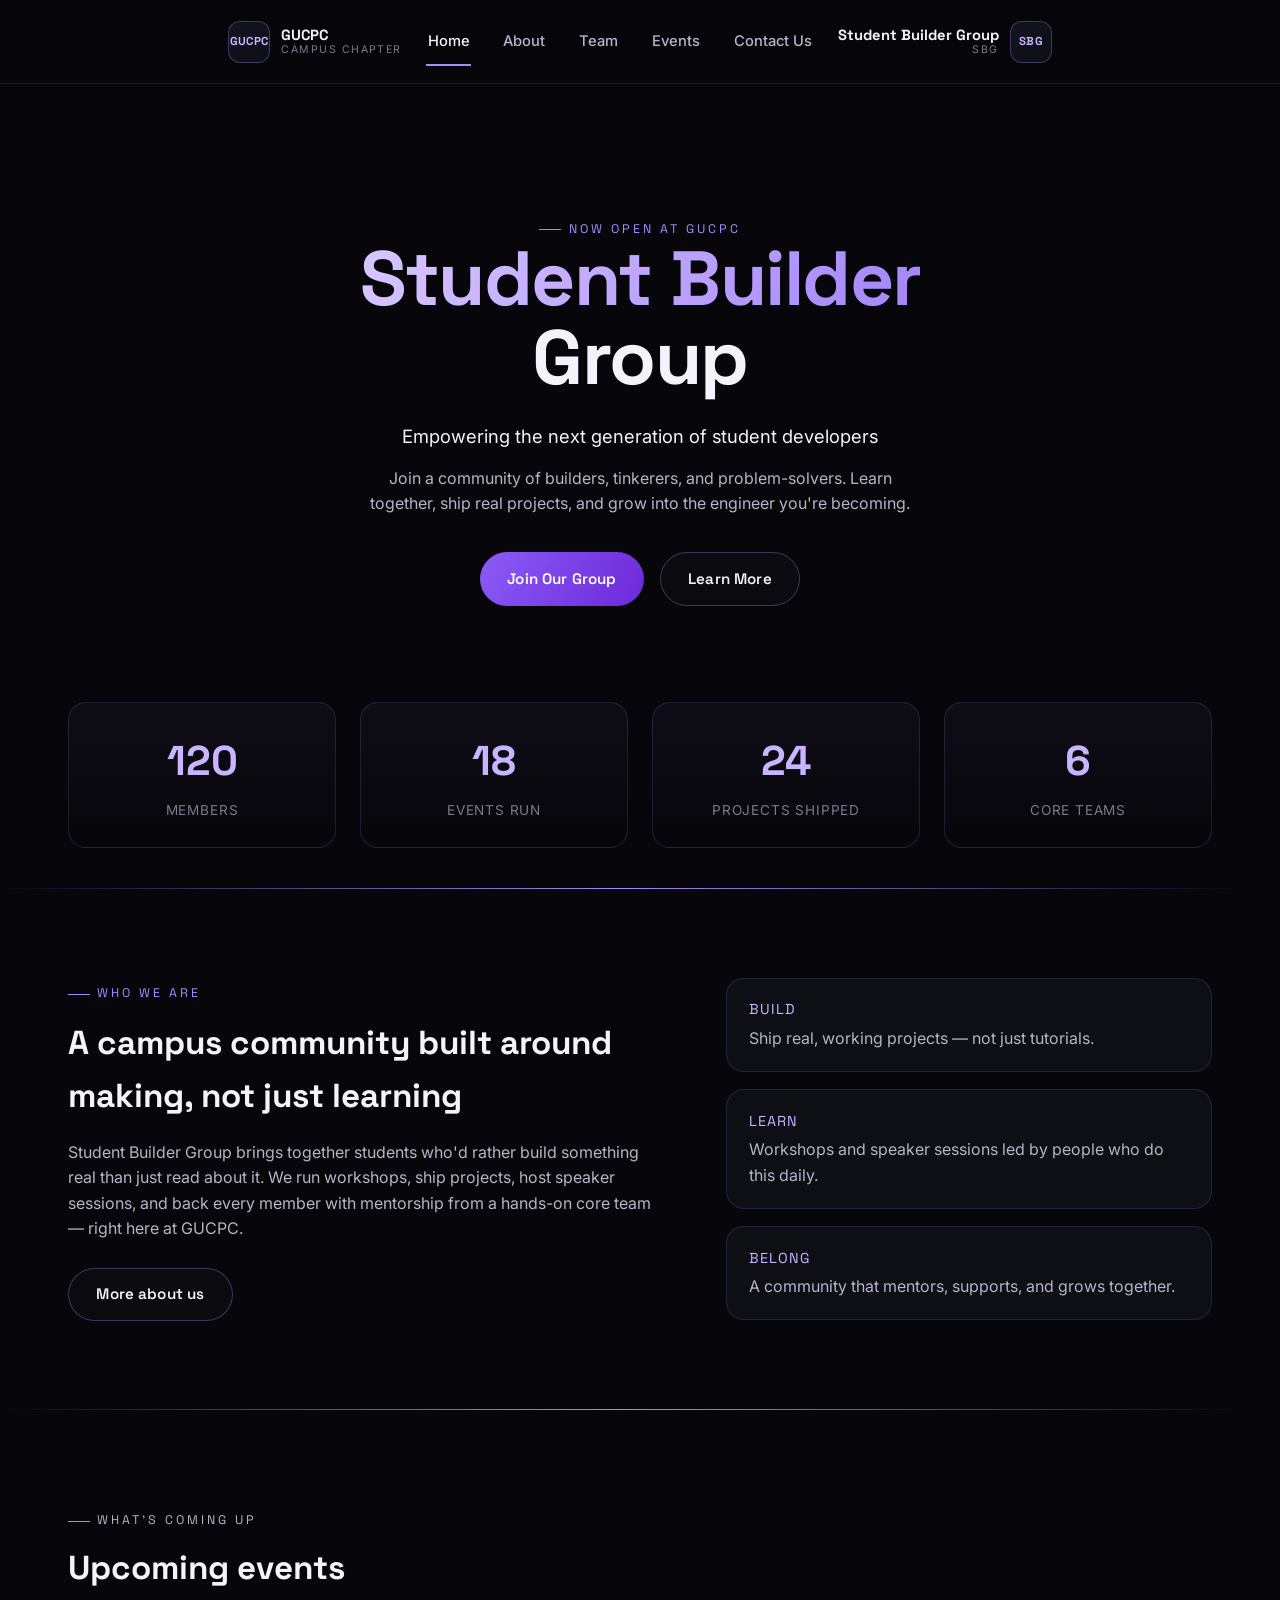
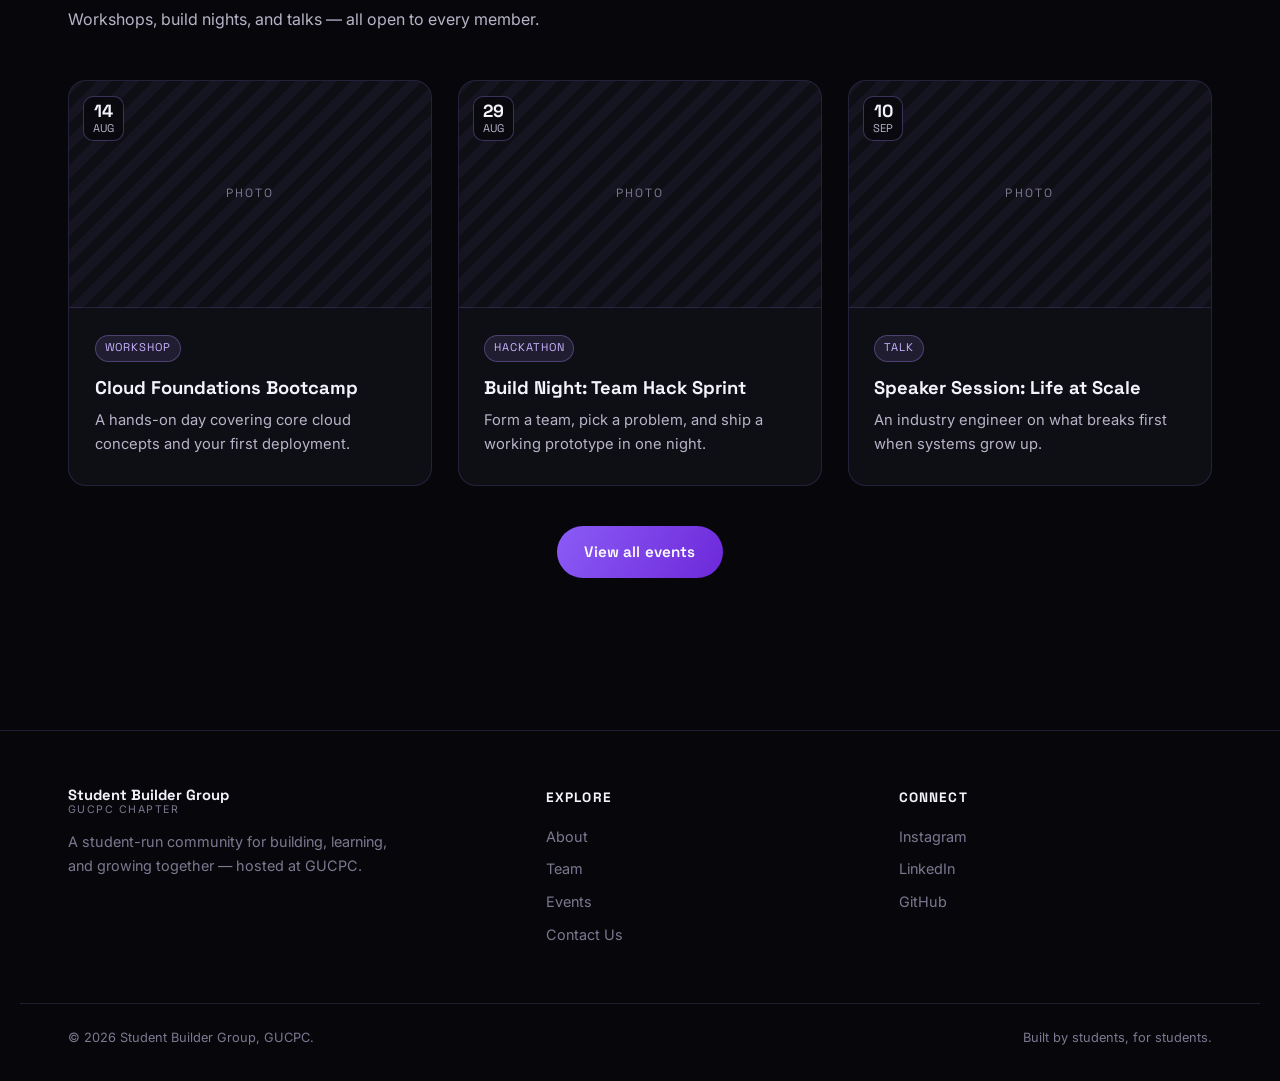
==== Student-Builder-Group-GUCPC/index.html @ dd2f0b36 "Refactor index.html structure and content" ====
<!DOCTYPE html>

<html lang="en">

<head>

<meta charset="UTF-8" />

<meta name="viewport" content="width=device-width, initial-scale=1.0" />

<title>Student Builder Group — GUCPC</title>

<meta name="description" content="Student Builder Group at GUCPC — a student community for building, learning, and shipping real projects together." />

<link rel="preconnect" href="https://fonts.googleapis.com">

<link href="https://fonts.googleapis.com/css2?family=Space+Grotesk:wght@500;600;700&family=Inter:wght@400;500;600;700&display=swap" rel="stylesheet">

<link rel="stylesheet" href="css/style.css" />

</head>

<body>



<header class="nav">

  <div class="container">

    <div class="nav-brand-left">

      <div class="logo-badge">GUCPC</div>

      <div class="logo-text">

        <strong>GUCPC</strong>

        <span>Campus Chapter</span>

      </div>

    </div>



    <button class="nav-toggle" aria-label="Toggle navigation">

      <span></span><span></span><span></span>

    </button>



    <nav class="nav-links">

      <a href="index.html">Home</a>

      <a href="about.html">About</a>

      <a href="team.html">Team</a>

      <a href="events.html">Events</a>

      <a href="contact.html">Contact Us</a>

    </nav>



    <div class="nav-brand-right">

      <div class="logo-text">

        <strong>Student Builder Group</strong>

        <span>SBG</span>

      </div>

      <div class="logo-badge">SBG</div>

    </div>

  </div>

</header>



<main>

  <!-- HERO -->

  <section class="hero">

    <div class="container hero-inner">

      <p class="eyebrow reveal">Now open at GUCPC</p>

      <h1 class="hero-title reveal">

        <span class="gradient-text">Student Builder</span><br />

        Group

      </h1>

      <p class="hero-sub reveal"></p>

      <p class="hero-tagline reveal">Empowering the next generation of student developers</p>

      <p class="hero-desc reveal">

        Join a community of builders, tinkerers, and problem-solvers. Learn together,

        ship real projects, and grow into the engineer you're becoming.

      </p>

      <div class="hero-actions reveal">

        <a href="contact.html" class="btn btn-primary">Join Our Group</a>

        <a href="about.html" class="btn btn-ghost">Learn More</a>

      </div>

    </div>

  </section>



  <!-- STATS -->

  <section class="stats-strip reveal">

    <div class="container stats-grid">

      <div class="stat"><span class="stat-num" data-count="120">0</span><span class="stat-label">Members</span></div>

      <div class="stat"><span class="stat-num" data-count="18">0</span><span class="stat-label">Events run</span></div>

      <div class="stat"><span class="stat-num" data-count="24">0</span><span class="stat-label">Projects shipped</span></div>

      <div class="stat"><span class="stat-num" data-count="6">0</span><span class="stat-label">Core teams</span></div>

    </div>

  </section>



  <hr class="divider container" />



  <!-- ABOUT PREVIEW -->

  <section class="section about-preview">

    <div class="container about-preview-grid">

      <div class="reveal">

        <p class="eyebrow">Who we are</p>

        <h2>A campus community built around making, not just learning</h2>

        <p class="about-preview-text">

          Student Builder Group brings together students who'd rather build something real than

          just read about it. We run workshops, ship projects, host speaker sessions, and back

          every member with mentorship from a hands-on core team — right here at GUCPC.

        </p>

        <a href="about.html" class="btn btn-ghost">More about us</a>

      </div>

      <ul class="value-list reveal">

        <li><span class="value-index">Build</span>Ship real, working projects — not just tutorials.</li>

        <li><span class="value-index">Learn</span>Workshops and speaker sessions led by people who do this daily.</li>

        <li><span class="value-index">Belong</span>A community that mentors, supports, and grows together.</li>

      </ul>

    </div>

  </section>



  <hr class="divider container" />



  <!-- UPCOMING EVENTS PREVIEW -->

  <section class="section events-preview">

    <div class="container">

      <div class="section-head reveal">

        <p class="eyebrow">What's coming up</p>

        <h2>Upcoming events</h2>

        <p>Workshops, build nights, and talks — all open to every member.</p>

      </div>

      <div id="home-events-grid" class="events-preview-grid"></div>

      <div class="events-preview-cta reveal">

        <a href="events.html" class="btn btn-primary">View all events</a>

      </div>

    </div>

  </section>

</main>



<footer class="site-footer">

  <div class="container footer-grid">

    <div class="footer-brand">

      <div class="logo-text">

        <strong>Student Builder Group</strong>

        <span>GUCPC Chapter</span>

      </div>

      <p>A student-run community for building, learning, and growing together — hosted at GUCPC.</p>

    </div>

    <div class="footer-col">

      <h4>Explore</h4>

      <a href="about.html">About</a>

      <a href="team.html">Team</a>

      <a href="events.html">Events</a>

      <a href="contact.html">Contact Us</a>

    </div>

    <div class="footer-col">

      <h4>Connect</h4>

      <a href="#">Instagram</a>

      <a href="#">LinkedIn</a>

      <a href="#">GitHub</a>

    </div>

  </div>

  <div class="container footer-bottom">

    <span>&copy; <span id="year"></span> Student Builder Group, GUCPC.</span>

    <span>Built by students, for students.</span>

  </div>

</footer>



<script src="js/main.js"></script>

</body>

</html>
---- Student-Builder-Group-GUCPC/css/style.css ----
/* ============================================================

   Student Builder Group — Design Tokens

   Display face: 'Space Grotesk' (geometric, technical, built for headings)

   Body face:    'Inter' (clean, neutral, highly legible)

   Palette:      near-black base, violet signal, warm mist accent

   ============================================================ */



:root {

  /* Core palette */

  --bg-void: #07070b;

  --bg-surface: #0e0e16;

  --bg-surface-2: #14141f;

  --bg-glass: rgba(20, 20, 31, 0.55);

  --border-hair: rgba(167, 139, 250, 0.16);

  --border-hair-strong: rgba(167, 139, 250, 0.32);



  --violet-100: #ece5ff;

  --violet-300: #c9b4ff;

  --violet-500: #a78bfa;

  --violet-600: #8b5cf6;

  --violet-700: #6d28d9;

  --violet-glow: rgba(139, 92, 246, 0.35);



  --text-primary: #f4f2fb;

  --text-secondary: #b8b3c8;

  --text-muted: #7d7891;



  --line-gradient: linear-gradient(90deg, transparent, var(--violet-500), transparent);

  --brand-gradient: linear-gradient(120deg, #d8c8ff 0%, #a78bfa 45%, #7c5cf0 100%);



  /* Type scale */

  --font-display: 'Space Grotesk', 'Segoe UI', sans-serif;

  --font-body: 'Inter', 'Segoe UI', sans-serif;



  --fs-hero: clamp(2.6rem, 6vw, 5rem);

  --fs-h1: clamp(2rem, 4vw, 3rem);

  --fs-h2: clamp(1.5rem, 2.6vw, 2.1rem);

  --fs-h3: 1.2rem;

  --fs-body: 1rem;

  --fs-small: 0.85rem;

  --fs-eyebrow: 0.78rem;



  /* Layout */

  --nav-height: 84px;

  --radius-s: 10px;

  --radius-m: 18px;

  --radius-l: 28px;

  --container: 1240px;

  --gutter: clamp(1.25rem, 4vw, 3rem);



  --ease-out: cubic-bezier(0.16, 1, 0.3, 1);

  --dur-fast: 0.25s;

  --dur-med: 0.5s;

  --dur-slow: 0.9s;

}



* {

  margin: 0;

  padding: 0;

  box-sizing: border-box;

}



html {

  scroll-behavior: smooth;

}



@media (prefers-reduced-motion: reduce) {

  html {

    scroll-behavior: auto;

  }

  *, *::before, *::after {

    animation-duration: 0.001ms !important;

    animation-iteration-count: 1 !important;

    transition-duration: 0.001ms !important;

    scroll-behavior: auto !important;

  }

}



body {

  background: var(--bg-void);

  color: var(--text-primary);

  font-family: var(--font-body);

  line-height: 1.6;

  overflow-x: hidden;

  -webkit-font-smoothing: antialiased;

}



img {

  max-width: 100%;

  display: block;

}



a {

  color: inherit;

  text-decoration: none;

}



ul {

  list-style: none;

}



button {

  font-family: inherit;

  cursor: pointer;

  border: none;

  background: none;

  color: inherit;

}



:focus-visible {

  outline: 2px solid var(--violet-500);

  outline-offset: 3px;

  border-radius: 4px;

}



.container {

  max-width: var(--container);

  margin-inline: auto;

  padding-inline: var(--gutter);

}



.eyebrow {

  font-family: var(--font-display);

  font-size: var(--fs-eyebrow);

  letter-spacing: 0.24em;

  text-transform: uppercase;

  color: var(--violet-500);

  display: inline-flex;

  align-items: center;

  gap: 0.6em;

}



.eyebrow::before {

  content: '';

  width: 22px;

  height: 1px;

  background: var(--violet-500);

  display: inline-block;

}



.gradient-text {

  background: var(--brand-gradient);

  -webkit-background-clip: text;

  background-clip: text;

  color: transparent;

  background-size: 200% 200%;

  animation: gradientShift 8s ease infinite;

}



@keyframes gradientShift {

  0%, 100% { background-position: 0% 50%; }

  50% { background-position: 100% 50%; }

}



/* Reveal-on-scroll utility, toggled by main.js */

.reveal {

  opacity: 0;

  transform: translateY(28px);

  transition: opacity 0.8s var(--ease-out), transform 0.8s var(--ease-out);

}

.reveal.is-visible {

  opacity: 1;

  transform: translateY(0);

}



/* Buttons */

.btn {

  display: inline-flex;

  align-items: center;

  justify-content: center;

  gap: 0.5em;

  padding: 0.9em 1.8em;

  border-radius: 999px;

  font-family: var(--font-display);

  font-size: 0.95rem;

  font-weight: 600;

  letter-spacing: 0.01em;

  transition: transform var(--dur-fast) var(--ease-out), box-shadow var(--dur-fast) var(--ease-out), background var(--dur-fast);

  white-space: nowrap;

}

.btn-primary {

  background: linear-gradient(120deg, var(--violet-600), var(--violet-700));

  color: #fff;

  box-shadow: 0 0 0 0 var(--violet-glow);

}

.btn-primary:hover {

  transform: translateY(-2px);

  box-shadow: 0 12px 28px -8px var(--violet-glow);

}

.btn-ghost {

  border: 1px solid var(--border-hair-strong);

  color: var(--text-primary);

  background: rgba(255,255,255,0.02);

}

.btn-ghost:hover {

  border-color: var(--violet-500);

  background: rgba(167, 139, 250, 0.08);

  transform: translateY(-2px);

}



/* Placeholder photo block — replace by adding an <img> and deleting this element */

.photo-placeholder {

  display: flex;

  align-items: center;

  justify-content: center;

  width: 100%;

  height: 100%;

  min-height: 160px;

  border: 1px dashed var(--border-hair-strong);

  border-radius: inherit;

  background: repeating-linear-gradient(135deg, rgba(167,139,250,0.05) 0 10px, transparent 10px 20px);

  color: var(--text-muted);

  font-family: var(--font-display);

  font-size: 0.75rem;

  letter-spacing: 0.18em;

  text-transform: uppercase;

}

/* ============================================================

   Shared layout — nav, footer, dot-grid canvas, generic sections

   ============================================================ */



/* ---------- Navigation ---------- */

.nav {

  position: sticky;

  top: 0;

  z-index: 100;

  height: var(--nav-height);

  display: flex;

  align-items: center;

  background: rgba(7, 7, 11, 0.72);

  backdrop-filter: blur(14px);

  -webkit-backdrop-filter: blur(14px);

  border-bottom: 1px solid var(--border-hair);

}



.nav .container {

  display: flex;

  align-items: center;

  justify-content: space-between;

  gap: 1.5rem;

}



.nav-brand-left, .nav-brand-right {

  display: flex;

  align-items: center;

  gap: 0.7rem;

  flex-shrink: 0;

}



.logo-badge {

  width: 42px;

  height: 42px;

  border-radius: 12px;

  display: flex;

  align-items: center;

  justify-content: center;

  font-family: var(--font-display);

  font-weight: 700;

  font-size: 0.72rem;

  letter-spacing: 0.02em;

  background: linear-gradient(145deg, var(--bg-surface-2), var(--bg-surface));

  border: 1px solid var(--border-hair-strong);

  color: var(--violet-300);

}



.logo-text {

  display: flex;

  flex-direction: column;

  line-height: 1.15;

}

.logo-text strong {

  font-family: var(--font-display);

  font-size: 0.92rem;

  color: var(--text-primary);

}

.logo-text span {

  font-size: 0.66rem;

  letter-spacing: 0.14em;

  text-transform: uppercase;

  color: var(--text-muted);

}



.nav-brand-right {

  justify-content: flex-end;

}

.nav-brand-right .logo-text {

  text-align: right;

  align-items: flex-end;

}



.nav-links {

  display: flex;

  align-items: center;

  gap: clamp(1rem, 2.4vw, 2.1rem);

  flex-wrap: nowrap;

}



.nav-links a {

  position: relative;

  font-size: 0.92rem;

  font-weight: 500;

  color: var(--text-secondary);

  padding: 0.4rem 0.1rem;

  transition: color var(--dur-fast);

}

.nav-links a::after {

  content: '';

  position: absolute;

  left: 0;

  bottom: -6px;

  width: 100%;

  height: 2px;

  background: var(--violet-500);

  transform: scaleX(0);

  transform-origin: left;

  transition: transform var(--dur-fast) var(--ease-out);

}

.nav-links a:hover {

  color: var(--text-primary);

}

.nav-links a:hover::after {

  transform: scaleX(1);

}

.nav-links a.active {

  color: var(--text-primary);

}

.nav-links a.active::after {

  transform: scaleX(1);

}



.nav-toggle {

  display: none;

  flex-direction: column;

  gap: 5px;

  padding: 8px;

}

.nav-toggle span {

  width: 22px;

  height: 2px;

  background: var(--text-primary);

  transition: transform var(--dur-fast), opacity var(--dur-fast);

}



@media (max-width: 880px) {

  .nav-toggle { display: flex; }

  .nav-links {

    position: fixed;

    top: var(--nav-height);

    left: 0;

    right: 0;

    flex-direction: column;

    align-items: flex-start;

    gap: 0;

    background: var(--bg-surface);

    border-bottom: 1px solid var(--border-hair);

    max-height: 0;

    overflow: hidden;

    transition: max-height var(--dur-med) var(--ease-out);

  }

  .nav-links.open {

    max-height: 400px;

  }

  .nav-links a {

    width: 100%;

    padding: 1rem var(--gutter);

    border-bottom: 1px solid var(--border-hair);

  }

  .nav-brand-right .logo-text { display: none; }

}



/* ---------- Generic page header (About / Team / Events / Contact) ---------- */

.page-header {

  padding: clamp(3.5rem, 8vw, 6rem) 0 3rem;

  text-align: center;

}

.page-header h1 {

  font-family: var(--font-display);

  font-size: var(--fs-h1);

  margin-top: 0.6rem;

  letter-spacing: -0.01em;

}

.page-header p {

  max-width: 620px;

  margin: 1rem auto 0;

  color: var(--text-secondary);

}



/* ---------- Section shell ---------- */

.section {

  padding: clamp(3rem, 7vw, 5.5rem) 0;

  position: relative;

}

.section-head {

  margin-bottom: clamp(2rem, 5vw, 3rem);

}

.section-head h2 {

  font-family: var(--font-display);

  font-size: var(--fs-h2);

  margin-top: 0.6rem;

  max-width: 640px;

}

.section-head p {

  color: var(--text-secondary);

  max-width: 560px;

  margin-top: 0.8rem;

}



.divider {

  height: 1px;

  background: var(--line-gradient);

  border: none;

  margin: 0;

}



/* ---------- Footer ---------- */

.site-footer {

  border-top: 1px solid var(--border-hair);

  padding: 3.5rem 0 2rem;

  margin-top: clamp(2rem, 6vw, 4rem);

}

.footer-grid {

  display: grid;

  grid-template-columns: 1.4fr 1fr 1fr;

  gap: 2.5rem;

}

.footer-brand p {

  color: var(--text-muted);

  font-size: 0.9rem;

  margin-top: 0.9rem;

  max-width: 320px;

}

.footer-col h4 {

  font-family: var(--font-display);

  font-size: 0.85rem;

  letter-spacing: 0.08em;

  text-transform: uppercase;

  color: var(--text-primary);

  margin-bottom: 1rem;

}

.footer-col a, .footer-col li {

  color: var(--text-muted);

  font-size: 0.9rem;

  margin-bottom: 0.6rem;

  display: block;

  transition: color var(--dur-fast);

}

.footer-col a:hover {

  color: var(--violet-300);

}

.footer-bottom {

  margin-top: 3rem;

  padding-top: 1.5rem;

  border-top: 1px solid var(--border-hair);

  display: flex;

  justify-content: space-between;

  flex-wrap: wrap;

  gap: 0.6rem;

  font-size: 0.8rem;

  color: var(--text-muted);

}



@media (max-width: 760px) {

  .footer-grid {

    grid-template-columns: 1fr;

    gap: 2rem;

  }

}



/* ---------- Reusable badge / tag ---------- */

.tag {

  display: inline-block;

  font-family: var(--font-display);

  font-size: 0.7rem;

  letter-spacing: 0.08em;

  text-transform: uppercase;

  padding: 0.3em 0.8em;

  border-radius: 999px;

  background: rgba(167, 139, 250, 0.12);

  border: 1px solid var(--border-hair-strong);

  color: var(--violet-300);

}

/* ============================================================

   Home page

   ============================================================ */



.hero {

  padding: clamp(4rem, 12vw, 8rem) 0 clamp(3rem, 8vw, 5rem);

  text-align: center;

}



.hero-inner {

  max-width: 880px;

}



.hero-title {

  font-family: var(--font-display);

  font-size: var(--fs-hero);

  font-weight: 700;

  line-height: 1.02;

  letter-spacing: -0.02em;

}



.hero-sub {

  font-family: var(--font-display);

  font-weight: 500;

  font-size: clamp(1.4rem, 3vw, 2rem);

  color: var(--text-secondary);

  letter-spacing: 0.03em;

  margin-top: 0.6rem;

}



.hero-tagline {

  margin-top: 1.6rem;

  font-size: 1.15rem;

  color: var(--text-primary);

}



.hero-desc {

  margin: 0.9rem auto 0;

  max-width: 560px;

  color: var(--text-secondary);

}



.hero-actions {

  margin-top: 2.2rem;

  display: flex;

  justify-content: center;

  gap: 1rem;

  flex-wrap: wrap;

}



/* Stats */

.stats-strip {

  padding: 1rem 0 2.5rem;

}

.stats-grid {

  display: grid;

  grid-template-columns: repeat(4, 1fr);

  gap: 1.5rem;

  text-align: center;

}

.stat {

  display: flex;

  flex-direction: column;

  gap: 0.3rem;

  padding: 1.6rem 1rem;

  border: 1px solid var(--border-hair);

  border-radius: var(--radius-m);

  background: linear-gradient(180deg, rgba(167,139,250,0.05), transparent);

}

.stat-num {

  font-family: var(--font-display);

  font-size: clamp(1.8rem, 3.4vw, 2.6rem);

  font-weight: 700;

  color: var(--violet-300);

}

.stat-label {

  font-size: 0.85rem;

  color: var(--text-muted);

  text-transform: uppercase;

  letter-spacing: 0.06em;

}



@media (max-width: 700px) {

  .stats-grid { grid-template-columns: repeat(2, 1fr); }

}



/* About preview */

.about-preview-grid {

  display: grid;

  grid-template-columns: 1.1fr 0.9fr;

  gap: clamp(2rem, 5vw, 4rem);

  align-items: center;

}

.about-preview-grid h2 {

  font-family: var(--font-display);

  font-size: var(--fs-h2);

  margin: 0.7rem 0 1.1rem;

}

.about-preview-text {

  color: var(--text-secondary);

  margin-bottom: 1.6rem;

}



.value-list {

  display: flex;

  flex-direction: column;

  gap: 1.1rem;

}

.value-list li {

  padding: 1.2rem 1.4rem;

  border: 1px solid var(--border-hair);

  border-radius: var(--radius-m);

  color: var(--text-secondary);

  background: var(--bg-glass);

  transition: border-color var(--dur-fast), transform var(--dur-fast);

}

.value-list li:hover {

  border-color: var(--border-hair-strong);

  transform: translateX(4px);

}

.value-index {

  display: block;

  font-family: var(--font-display);

  color: var(--violet-300);

  font-size: 0.9rem;

  letter-spacing: 0.06em;

  text-transform: uppercase;

  margin-bottom: 0.3rem;

}



@media (max-width: 820px) {

  .about-preview-grid { grid-template-columns: 1fr; }

}



/* Events preview (reuses .event-card styles from events.css) */

.events-preview-grid {

  display: grid;

  grid-template-columns: repeat(3, 1fr);

  gap: 1.6rem;

}

.events-preview-cta {

  display: flex;

  justify-content: center;

  margin-top: 2.5rem;

}



@media (max-width: 980px) {

  .events-preview-grid { grid-template-columns: repeat(2, 1fr); }

}

@media (max-width: 680px) {

  .events-preview-grid { grid-template-columns: 1fr; }

}

/* ============================================================

   About page

   ============================================================ */



.mission-grid {

  display: grid;

  grid-template-columns: repeat(3, 1fr);

  gap: 1.6rem;

}

.mission-card {

  padding: 2rem 1.8rem;

  border: 1px solid var(--border-hair);

  border-radius: var(--radius-m);

  background: var(--bg-glass);

  transition: border-color var(--dur-fast), transform var(--dur-fast);

}

.mission-card:hover {

  border-color: var(--border-hair-strong);

  transform: translateY(-4px);

}

.mission-icon {

  color: var(--violet-500);

  font-size: 1.2rem;

}

.mission-card h3 {

  font-family: var(--font-display);

  margin: 0.9rem 0 0.6rem;

  font-size: 1.1rem;

}

.mission-card p {

  color: var(--text-secondary);

  font-size: 0.95rem;

}



.story-grid {

  display: grid;

  grid-template-columns: 1.1fr 0.9fr;

  gap: clamp(2rem, 5vw, 4rem);

  align-items: center;

}

.story-grid h2 {

  font-family: var(--font-display);

  font-size: var(--fs-h2);

  margin: 0.7rem 0 1.1rem;

}

.story-text {

  color: var(--text-secondary);

  margin-bottom: 1rem;

}

.story-media .photo-placeholder {

  aspect-ratio: 4 / 3;

  border-radius: var(--radius-l);

}



@media (max-width: 820px) {

  .mission-grid { grid-template-columns: 1fr; }

  .story-grid { grid-template-columns: 1fr; }

}



.do-grid {

  display: grid;

  grid-template-columns: repeat(4, 1fr);

  gap: 1.4rem;

}

.do-card {

  padding: 1.8rem 1.5rem;

  border: 1px solid var(--border-hair);

  border-radius: var(--radius-m);

  transition: border-color var(--dur-fast), transform var(--dur-fast), background var(--dur-fast);

}

.do-card:hover {

  border-color: var(--border-hair-strong);

  background: rgba(167, 139, 250, 0.05);

  transform: translateY(-4px);

}

.do-card h3 {

  font-family: var(--font-display);

  font-size: 1.05rem;

  margin-bottom: 0.6rem;

  color: var(--violet-300);

}

.do-card p {

  color: var(--text-secondary);

  font-size: 0.92rem;

}



@media (max-width: 980px) {

  .do-grid { grid-template-columns: repeat(2, 1fr); }

}

@media (max-width: 560px) {

  .do-grid { grid-template-columns: 1fr; }

}



.cta-section {

  text-align: center;

}

.cta-inner h2 {

  font-family: var(--font-display);

  font-size: var(--fs-h2);

}

.cta-inner p {

  color: var(--text-secondary);

  margin: 0.8rem 0 1.6rem;

}

/* ============================================================

   Team page

   ============================================================ */



.team-tabs {

  display: flex;

  gap: 0.6rem;

  flex-wrap: wrap;

  margin-bottom: 2.5rem;

}

.team-tab {

  padding: 0.6em 1.3em;

  border-radius: 999px;

  border: 1px solid var(--border-hair);

  font-family: var(--font-display);

  font-size: 0.85rem;

  color: var(--text-secondary);

  transition: border-color var(--dur-fast), color var(--dur-fast), background var(--dur-fast);

}

.team-tab:hover {

  color: var(--text-primary);

  border-color: var(--border-hair-strong);

}

.team-tab.active {

  background: linear-gradient(120deg, var(--violet-600), var(--violet-700));

  border-color: transparent;

  color: #fff;

}



.team-status {

  color: var(--text-muted);

  font-size: 0.9rem;

  display: none;

}

.team-status.visible {

  display: block;

  margin-bottom: 2rem;

}



.team-block {

  margin-bottom: clamp(2.5rem, 6vw, 3.5rem);

}

.team-block-title {

  font-family: var(--font-display);

  font-size: 1.25rem;

  margin-bottom: 1.4rem;

  padding-bottom: 0.8rem;

  border-bottom: 1px solid var(--border-hair);

}



/* auto-fit instead of a fixed column count: a category with fewer

   members (e.g. 3 speakers) fills the row evenly instead of leaving

   a lopsided empty column on the right. */

.team-grid {

  display: grid;

  grid-template-columns: repeat(auto-fit, minmax(220px, 1fr));

  gap: 1.4rem;

  align-items: stretch;

}



.team-card {

  display: flex;

  flex-direction: column;

  height: 100%;

  border: 1px solid var(--border-hair);

  border-radius: var(--radius-m);

  padding: 1.4rem;

  background: var(--bg-glass);

  transition: transform var(--dur-fast) var(--ease-out), border-color var(--dur-fast), box-shadow var(--dur-fast);

}

.team-card:hover {

  transform: translateY(-6px);

  border-color: var(--border-hair-strong);

  box-shadow: 0 16px 32px -16px rgba(0,0,0,0.5);

}

.team-card .photo-placeholder {

  aspect-ratio: 1 / 1;

  border-radius: var(--radius-s);

  margin-bottom: 1rem;

}

.team-card h3 {

  font-family: var(--font-display);

  font-size: 1rem;

  line-height: 1.3;

}

.team-card .role {

  color: var(--violet-300);

  font-size: 0.82rem;

  margin: 0.15rem 0 0.6rem;

  text-transform: uppercase;

  letter-spacing: 0.05em;

}

.team-card .bio {

  color: var(--text-muted);

  font-size: 0.85rem;

  /* clamp to 3 lines so bios of different lengths don't leave cards

     in the same row at visibly different heights */

  display: -webkit-box;

  -webkit-box-orient: vertical;

  -webkit-line-clamp: 3;

  overflow: hidden;

  margin-top: auto;

}



@media (max-width: 480px) {

  .team-grid { grid-template-columns: 1fr; }

}

/* ============================================================

   Events page — card grid + expand-in-place modal

   ============================================================ */



.events-grid {

  display: grid;

  grid-template-columns: repeat(3, 1fr);

  gap: 1.8rem;

}



@media (max-width: 980px) {

  .events-grid { grid-template-columns: repeat(2, 1fr); }

}

@media (max-width: 680px) {

  .events-grid { grid-template-columns: 1fr; }

}



/* Card — spacious, medium size, fully clickable */

.event-card {

  display: block;

  border: 1px solid var(--border-hair);

  border-radius: var(--radius-m);

  background: var(--bg-glass);

  overflow: hidden;

  cursor: pointer;

  transition: transform var(--dur-fast) var(--ease-out), border-color var(--dur-fast), box-shadow var(--dur-fast) var(--ease-out);

}

.event-card:hover,

.event-card:focus-visible {

  transform: translateY(-8px);

  border-color: var(--border-hair-strong);

  box-shadow: 0 24px 48px -20px var(--violet-glow);

}



.event-card-media {

  position: relative;

  aspect-ratio: 16 / 10;

}

.event-card-media .photo-placeholder {

  border-radius: 0;

  border: none;

  border-bottom: 1px solid var(--border-hair);

}

.event-date-chip {

  position: absolute;

  top: 0.9rem;

  left: 0.9rem;

  display: flex;

  flex-direction: column;

  align-items: center;

  line-height: 1.1;

  padding: 0.5em 0.8em;

  border-radius: var(--radius-s);

  background: rgba(7, 7, 11, 0.75);

  backdrop-filter: blur(6px);

  border: 1px solid var(--border-hair-strong);

  font-family: var(--font-display);

  font-size: 0.7rem;

  text-transform: uppercase;

  color: var(--text-secondary);

}

.event-date-chip strong {

  font-size: 1.1rem;

  color: var(--text-primary);

}



.event-card-body {

  padding: 1.6rem 1.6rem 1.8rem;

}

.event-card-body .tag {

  margin-bottom: 0.9rem;

}

.event-card-body h3 {

  font-family: var(--font-display);

  font-size: 1.15rem;

  margin-bottom: 0.6rem;

  line-height: 1.3;

}

.event-card-body p {

  color: var(--text-secondary);

  font-size: 0.92rem;

}



.fetch-error {

  color: var(--text-muted);

}



/* ---------- Modal (expand in place) ---------- */

.event-modal {

  position: fixed;

  inset: 0;

  z-index: 200;

  display: flex;

  align-items: center;

  justify-content: center;

  padding: clamp(1rem, 4vw, 3rem);

  opacity: 0;

  pointer-events: none;

  transition: opacity var(--dur-med) var(--ease-out);

}

.event-modal.open {

  opacity: 1;

  pointer-events: auto;

}

.event-modal-backdrop {

  position: absolute;

  inset: 0;

  background: rgba(4, 4, 8, 0.78);

  backdrop-filter: blur(6px);

}



.event-modal-panel {

  position: relative;

  z-index: 1;

  width: min(880px, 100%);

  max-height: 88vh;

  overflow-y: auto;

  background: var(--bg-surface);

  border: 1px solid var(--border-hair-strong);

  border-radius: var(--radius-l);

  display: grid;

  grid-template-columns: 1fr;

  transform: scale(0.94) translateY(16px);

  transition: transform var(--dur-med) var(--ease-out);

  box-shadow: 0 40px 80px -24px rgba(0,0,0,0.6);

}

.event-modal.open .event-modal-panel {

  transform: scale(1) translateY(0);

}



.event-modal-media {

  position: relative;

  aspect-ratio: 21 / 9;

}

.event-modal-media .photo-placeholder {

  border-radius: var(--radius-l) var(--radius-l) 0 0;

  border: none;

}

.event-modal-media .tag {

  position: absolute;

  bottom: 1rem;

  left: 1.4rem;

}



.event-modal-close {

  position: absolute;

  top: 1rem;

  right: 1rem;

  z-index: 2;

  width: 40px;

  height: 40px;

  border-radius: 50%;

  display: flex;

  align-items: center;

  justify-content: center;

  background: rgba(7, 7, 11, 0.7);

  border: 1px solid var(--border-hair-strong);

  color: var(--text-primary);

  font-size: 1rem;

  transition: background var(--dur-fast), transform var(--dur-fast);

}

.event-modal-close:hover {

  background: var(--violet-700);

  transform: rotate(90deg);

}



.event-modal-body {

  padding: clamp(1.6rem, 4vw, 2.6rem);

}

.event-modal-body h2 {

  font-family: var(--font-display);

  font-size: clamp(1.4rem, 3vw, 1.9rem);

  margin-bottom: 1.2rem;

}

.event-modal-meta {

  display: flex;

  flex-wrap: wrap;

  gap: 1.6rem;

  margin-bottom: 1.4rem;

  padding-bottom: 1.4rem;

  border-bottom: 1px solid var(--border-hair);

}

.event-modal-meta li {

  display: flex;

  flex-direction: column;

  gap: 0.2rem;

  font-size: 0.9rem;

}

.event-modal-meta strong {

  font-family: var(--font-display);

  font-size: 0.72rem;

  text-transform: uppercase;

  letter-spacing: 0.08em;

  color: var(--text-muted);

}

.event-modal-meta span {

  color: var(--text-primary);

}

.event-modal-body p#modal-description {

  color: var(--text-secondary);

  margin-bottom: 1.8rem;

}



body.modal-open {

  overflow: hidden;

}

/* ============================================================

   Contact page

   ============================================================ */



.contact-grid {

  display: grid;

  grid-template-columns: 1.4fr 1fr;

  gap: clamp(2rem, 5vw, 3.5rem);

  align-items: start;

}



.contact-form {

  display: flex;

  flex-direction: column;

  gap: 1.3rem;

  padding: clamp(1.6rem, 4vw, 2.4rem);

  border: 1px solid var(--border-hair);

  border-radius: var(--radius-l);

  background: var(--bg-glass);

}



.form-row {

  display: flex;

  flex-direction: column;

  gap: 0.5rem;

}

.form-row label {

  font-family: var(--font-display);

  font-size: 0.8rem;

  letter-spacing: 0.05em;

  text-transform: uppercase;

  color: var(--text-muted);

}

.form-row input,

.form-row textarea {

  width: 100%;

  padding: 0.85em 1em;

  border-radius: var(--radius-s);

  border: 1px solid var(--border-hair);

  background: rgba(255, 255, 255, 0.02);

  color: var(--text-primary);

  font-family: var(--font-body);

  font-size: 0.95rem;

  transition: border-color var(--dur-fast), background var(--dur-fast);

  resize: vertical;

}

.form-row input:focus,

.form-row textarea:focus {

  border-color: var(--violet-500);

  background: rgba(167, 139, 250, 0.05);

}

.form-row input::placeholder,

.form-row textarea::placeholder {

  color: var(--text-muted);

}



.form-submit {

  align-self: flex-start;

  margin-top: 0.4rem;

}



.form-note {

  font-size: 0.88rem;

  color: var(--violet-300);

  min-height: 1.2em;

}



.contact-info {

  display: flex;

  flex-direction: column;

  gap: 1.2rem;

}

.info-card {

  padding: 1.6rem;

  border: 1px solid var(--border-hair);

  border-radius: var(--radius-m);

  transition: border-color var(--dur-fast), transform var(--dur-fast);

}

.info-card:hover {

  border-color: var(--border-hair-strong);

  transform: translateY(-3px);

}

.info-card h3 {

  font-family: var(--font-display);

  font-size: 0.95rem;

  color: var(--violet-300);

  margin-bottom: 0.5rem;

}

.info-card p {

  color: var(--text-secondary);

  font-size: 0.9rem;

}

.social-row {

  display: flex;

  gap: 1rem;

  margin-top: 0.3rem;

}

.social-row a {

  color: var(--text-secondary);

  font-size: 0.88rem;

  border-bottom: 1px solid transparent;

  transition: color var(--dur-fast), border-color var(--dur-fast);

}

.social-row a:hover {

  color: var(--violet-300);

  border-color: var(--violet-500);

}



@media (max-width: 860px) {

  .contact-grid { grid-template-columns: 1fr; }

}
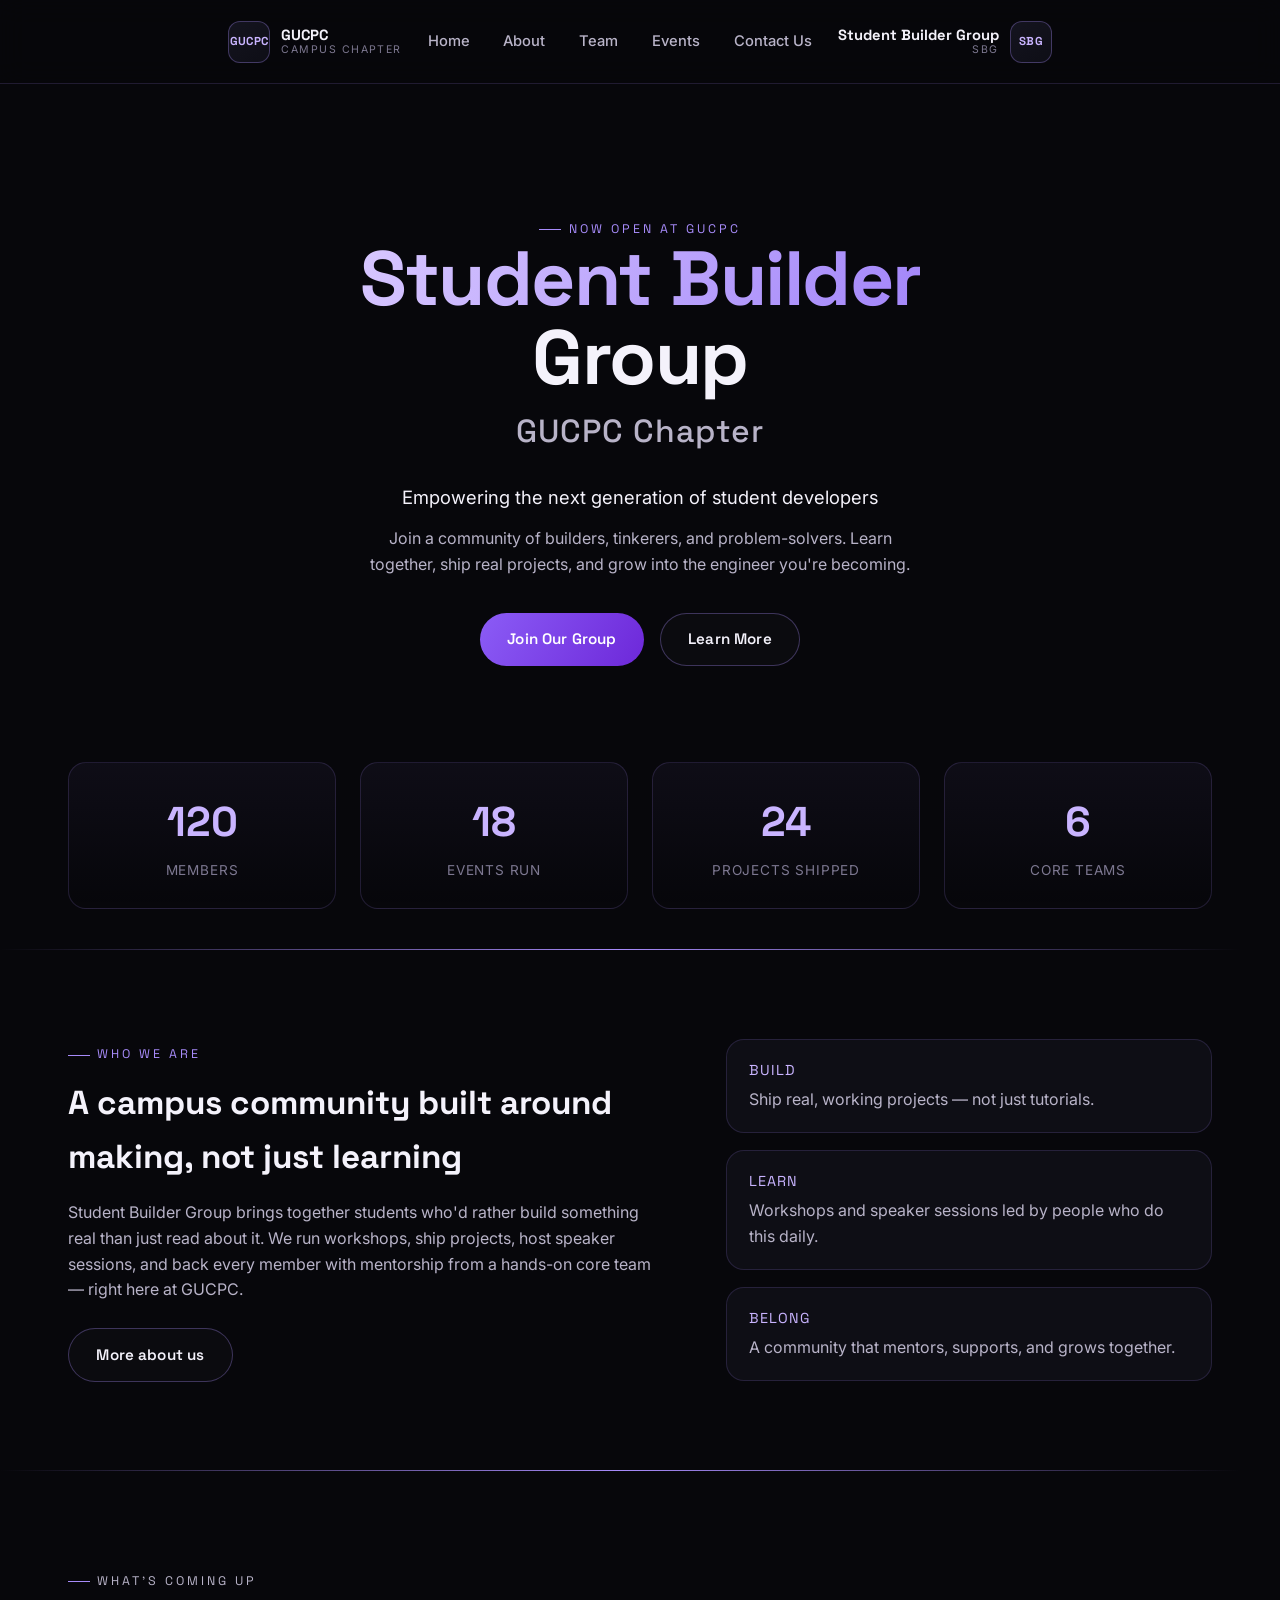
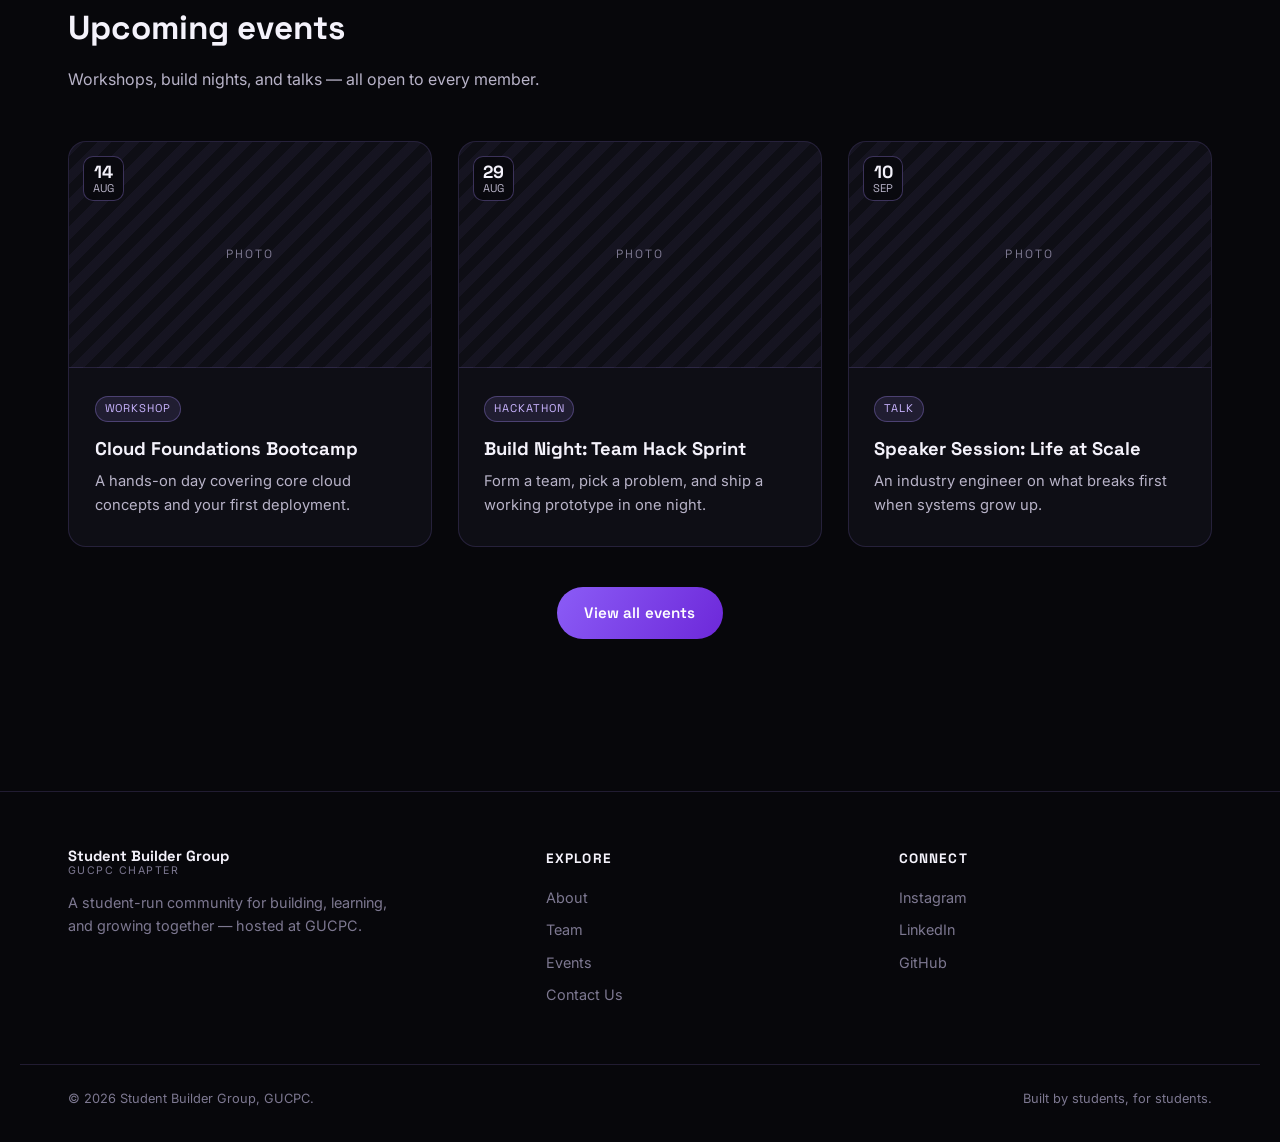
==== commit aa758e35: "Add files via upload" ====
--- a/Student-Builder-Group-GUCPC/index.html
+++ b/Student-Builder-Group-GUCPC/index.html
@@ -1,299 +1,150 @@
 <!DOCTYPE html>
-
 <html lang="en">
-
 <head>
-
 <meta charset="UTF-8" />
-
 <meta name="viewport" content="width=device-width, initial-scale=1.0" />
-
 <title>Student Builder Group — GUCPC</title>
-
 <meta name="description" content="Student Builder Group at GUCPC — a student community for building, learning, and shipping real projects together." />
-
 <link rel="preconnect" href="https://fonts.googleapis.com">
-
 <link href="https://fonts.googleapis.com/css2?family=Space+Grotesk:wght@500;600;700&family=Inter:wght@400;500;600;700&display=swap" rel="stylesheet">
-
 <link rel="stylesheet" href="css/style.css" />
-
 </head>
-
 <body>
 
-
-
 <header class="nav">
-
   <div class="container">
-
     <div class="nav-brand-left">
-
       <div class="logo-badge">GUCPC</div>
-
       <div class="logo-text">
-
         <strong>GUCPC</strong>
-
         <span>Campus Chapter</span>
-
       </div>
-
     </div>
 
-
-
     <button class="nav-toggle" aria-label="Toggle navigation">
-
       <span></span><span></span><span></span>
-
     </button>
 
-
-
     <nav class="nav-links">
-
-      <a href="index.html">Home</a>
-
-      <a href="about.html">About</a>
-
-      <a href="team.html">Team</a>
-
-      <a href="events.html">Events</a>
-
-      <a href="contact.html">Contact Us</a>
-
+      <a href="/">Home</a>
+      <a href="/about">About</a>
+      <a href="/team">Team</a>
+      <a href="/events">Events</a>
+      <a href="/contact">Contact Us</a>
     </nav>
 
-
-
     <div class="nav-brand-right">
-
       <div class="logo-text">
-
         <strong>Student Builder Group</strong>
-
         <span>SBG</span>
-
       </div>
-
       <div class="logo-badge">SBG</div>
-
     </div>
-
   </div>
-
 </header>
 
-
-
 <main>
-
   <!-- HERO -->
-
   <section class="hero">
-
     <div class="container hero-inner">
-
       <p class="eyebrow reveal">Now open at GUCPC</p>
-
       <h1 class="hero-title reveal">
-
         <span class="gradient-text">Student Builder</span><br />
-
         Group
-
       </h1>
-
-      <p class="hero-sub reveal"></p>
-
+      <p class="hero-sub reveal">GUCPC Chapter</p>
       <p class="hero-tagline reveal">Empowering the next generation of student developers</p>
-
       <p class="hero-desc reveal">
-
         Join a community of builders, tinkerers, and problem-solvers. Learn together,
-
         ship real projects, and grow into the engineer you're becoming.
-
       </p>
-
       <div class="hero-actions reveal">
-
-        <a href="contact.html" class="btn btn-primary">Join Our Group</a>
-
-        <a href="about.html" class="btn btn-ghost">Learn More</a>
-
+        <a href="/contact" class="btn btn-primary">Join Our Group</a>
+        <a href="/about" class="btn btn-ghost">Learn More</a>
       </div>
-
     </div>
-
   </section>
 
-
-
   <!-- STATS -->
-
   <section class="stats-strip reveal">
-
     <div class="container stats-grid">
-
       <div class="stat"><span class="stat-num" data-count="120">0</span><span class="stat-label">Members</span></div>
-
       <div class="stat"><span class="stat-num" data-count="18">0</span><span class="stat-label">Events run</span></div>
-
       <div class="stat"><span class="stat-num" data-count="24">0</span><span class="stat-label">Projects shipped</span></div>
-
       <div class="stat"><span class="stat-num" data-count="6">0</span><span class="stat-label">Core teams</span></div>
-
     </div>
-
   </section>
-
-
 
   <hr class="divider container" />
 
-
-
   <!-- ABOUT PREVIEW -->
-
   <section class="section about-preview">
-
     <div class="container about-preview-grid">
-
       <div class="reveal">
-
         <p class="eyebrow">Who we are</p>
-
         <h2>A campus community built around making, not just learning</h2>
-
         <p class="about-preview-text">
-
           Student Builder Group brings together students who'd rather build something real than
-
           just read about it. We run workshops, ship projects, host speaker sessions, and back
-
           every member with mentorship from a hands-on core team — right here at GUCPC.
-
         </p>
-
-        <a href="about.html" class="btn btn-ghost">More about us</a>
-
+        <a href="/about" class="btn btn-ghost">More about us</a>
       </div>
-
       <ul class="value-list reveal">
-
         <li><span class="value-index">Build</span>Ship real, working projects — not just tutorials.</li>
-
         <li><span class="value-index">Learn</span>Workshops and speaker sessions led by people who do this daily.</li>
-
         <li><span class="value-index">Belong</span>A community that mentors, supports, and grows together.</li>
-
       </ul>
-
     </div>
-
   </section>
-
-
 
   <hr class="divider container" />
 
-
-
   <!-- UPCOMING EVENTS PREVIEW -->
-
   <section class="section events-preview">
-
     <div class="container">
-
       <div class="section-head reveal">
-
         <p class="eyebrow">What's coming up</p>
-
         <h2>Upcoming events</h2>
-
         <p>Workshops, build nights, and talks — all open to every member.</p>
-
       </div>
-
       <div id="home-events-grid" class="events-preview-grid"></div>
-
       <div class="events-preview-cta reveal">
-
-        <a href="events.html" class="btn btn-primary">View all events</a>
-
+        <a href="/events" class="btn btn-primary">View all events</a>
       </div>
-
     </div>
-
   </section>
-
 </main>
 
-
-
 <footer class="site-footer">
-
   <div class="container footer-grid">
-
     <div class="footer-brand">
-
       <div class="logo-text">
-
         <strong>Student Builder Group</strong>
-
         <span>GUCPC Chapter</span>
-
       </div>
-
       <p>A student-run community for building, learning, and growing together — hosted at GUCPC.</p>
-
     </div>
-
     <div class="footer-col">
-
       <h4>Explore</h4>
-
-      <a href="about.html">About</a>
-
-      <a href="team.html">Team</a>
-
-      <a href="events.html">Events</a>
-
-      <a href="contact.html">Contact Us</a>
-
+      <a href="/about">About</a>
+      <a href="/team">Team</a>
+      <a href="/events">Events</a>
+      <a href="/contact">Contact Us</a>
     </div>
-
     <div class="footer-col">
-
       <h4>Connect</h4>
-
       <a href="#">Instagram</a>
-
       <a href="#">LinkedIn</a>
-
       <a href="#">GitHub</a>
-
     </div>
-
   </div>
-
   <div class="container footer-bottom">
-
     <span>&copy; <span id="year"></span> Student Builder Group, GUCPC.</span>
-
     <span>Built by students, for students.</span>
-
   </div>
-
 </footer>
 
-
-
 <script src="js/main.js"></script>
-
 </body>
-
 </html>
--- a/Student-Builder-Group-GUCPC/css/style.css
+++ b/Student-Builder-Group-GUCPC/css/style.css
@@ -1,2321 +1,1282 @@
 /* ============================================================
-
    Student Builder Group — Design Tokens
-
    Display face: 'Space Grotesk' (geometric, technical, built for headings)
-
    Body face:    'Inter' (clean, neutral, highly legible)
-
    Palette:      near-black base, violet signal, warm mist accent
-
    ============================================================ */
 
-
-
 :root {
-
   /* Core palette */
-
   --bg-void: #07070b;
-
   --bg-surface: #0e0e16;
-
   --bg-surface-2: #14141f;
-
   --bg-glass: rgba(20, 20, 31, 0.55);
-
   --border-hair: rgba(167, 139, 250, 0.16);
-
   --border-hair-strong: rgba(167, 139, 250, 0.32);
 
-
-
   --violet-100: #ece5ff;
-
   --violet-300: #c9b4ff;
-
   --violet-500: #a78bfa;
-
   --violet-600: #8b5cf6;
-
   --violet-700: #6d28d9;
-
   --violet-glow: rgba(139, 92, 246, 0.35);
 
-
-
   --text-primary: #f4f2fb;
-
   --text-secondary: #b8b3c8;
-
   --text-muted: #7d7891;
 
-
-
   --line-gradient: linear-gradient(90deg, transparent, var(--violet-500), transparent);
-
   --brand-gradient: linear-gradient(120deg, #d8c8ff 0%, #a78bfa 45%, #7c5cf0 100%);
 
-
-
   /* Type scale */
-
   --font-display: 'Space Grotesk', 'Segoe UI', sans-serif;
-
   --font-body: 'Inter', 'Segoe UI', sans-serif;
 
-
-
   --fs-hero: clamp(2.6rem, 6vw, 5rem);
-
   --fs-h1: clamp(2rem, 4vw, 3rem);
-
   --fs-h2: clamp(1.5rem, 2.6vw, 2.1rem);
-
   --fs-h3: 1.2rem;
-
   --fs-body: 1rem;
-
   --fs-small: 0.85rem;
-
   --fs-eyebrow: 0.78rem;
 
-
-
   /* Layout */
-
   --nav-height: 84px;
-
   --radius-s: 10px;
-
   --radius-m: 18px;
-
   --radius-l: 28px;
-
   --container: 1240px;
-
   --gutter: clamp(1.25rem, 4vw, 3rem);
 
-
-
   --ease-out: cubic-bezier(0.16, 1, 0.3, 1);
-
   --dur-fast: 0.25s;
-
   --dur-med: 0.5s;
-
   --dur-slow: 0.9s;
-
-}
-
-
+}
 
 * {
-
   margin: 0;
-
   padding: 0;
-
   box-sizing: border-box;
-
-}
-
-
+}
 
 html {
-
   scroll-behavior: smooth;
-
-}
-
-
+}
 
 @media (prefers-reduced-motion: reduce) {
-
   html {
-
     scroll-behavior: auto;
-
   }
-
   *, *::before, *::after {
-
     animation-duration: 0.001ms !important;
-
     animation-iteration-count: 1 !important;
-
     transition-duration: 0.001ms !important;
-
     scroll-behavior: auto !important;
-
   }
-
-}
-
-
+}
+
+html, body {
+  max-width: 100%;
+  overflow-x: hidden;
+}
 
 body {
-
   background: var(--bg-void);
-
   color: var(--text-primary);
-
   font-family: var(--font-body);
-
   line-height: 1.6;
-
   overflow-x: hidden;
-
   -webkit-font-smoothing: antialiased;
-
-}
-
-
+}
+
+/* Belt-and-braces against any grid/flex item (card, stat, tab, etc.)
+   forcing its track wider than the container on narrow screens —
+   the default min-width:auto on grid/flex children is the #1 cause
+   of silent horizontal overflow on mobile. */
+.container,
+.hero-inner,
+.stats-grid > *,
+.mission-grid > *,
+.do-grid > *,
+.team-grid > *,
+.events-grid > *,
+.events-preview-grid > *,
+.value-list > *,
+.footer-grid > *,
+.contact-grid > *,
+.team-tabs > * {
+  min-width: 0;
+}
+
+h1, h2, h3, h4, h5, h6, p, a, span, li, label {
+  overflow-wrap: break-word;
+}
 
 img {
-
   max-width: 100%;
-
   display: block;
-
-}
-
-
+}
 
 a {
-
   color: inherit;
-
   text-decoration: none;
-
-}
-
-
+}
 
 ul {
-
   list-style: none;
-
-}
-
-
+}
 
 button {
-
   font-family: inherit;
-
   cursor: pointer;
-
   border: none;
-
   background: none;
-
   color: inherit;
-
-}
-
-
+}
 
 :focus-visible {
-
   outline: 2px solid var(--violet-500);
-
   outline-offset: 3px;
-
   border-radius: 4px;
-
-}
-
-
+}
 
 .container {
-
   max-width: var(--container);
-
   margin-inline: auto;
-
   padding-inline: var(--gutter);
-
-}
-
-
+}
 
 .eyebrow {
-
-  font-family: var(--font-display);
-
+  font-family: var(--font-display);
   font-size: var(--fs-eyebrow);
-
   letter-spacing: 0.24em;
-
   text-transform: uppercase;
-
   color: var(--violet-500);
-
   display: inline-flex;
-
   align-items: center;
-
   gap: 0.6em;
-
-}
-
-
+}
 
 .eyebrow::before {
-
   content: '';
-
   width: 22px;
-
   height: 1px;
-
   background: var(--violet-500);
-
   display: inline-block;
-
-}
-
-
+}
 
 .gradient-text {
-
   background: var(--brand-gradient);
-
   -webkit-background-clip: text;
-
   background-clip: text;
-
   color: transparent;
-
   background-size: 200% 200%;
-
   animation: gradientShift 8s ease infinite;
-
-}
-
-
+}
 
 @keyframes gradientShift {
-
   0%, 100% { background-position: 0% 50%; }
-
   50% { background-position: 100% 50%; }
-
-}
-
-
+}
 
 /* Reveal-on-scroll utility, toggled by main.js */
-
 .reveal {
-
   opacity: 0;
-
   transform: translateY(28px);
-
   transition: opacity 0.8s var(--ease-out), transform 0.8s var(--ease-out);
-
-}
-
+}
 .reveal.is-visible {
-
   opacity: 1;
-
   transform: translateY(0);
-
-}
-
-
+}
 
 /* Buttons */
-
 .btn {
-
   display: inline-flex;
-
   align-items: center;
-
   justify-content: center;
-
   gap: 0.5em;
-
   padding: 0.9em 1.8em;
-
   border-radius: 999px;
-
-  font-family: var(--font-display);
-
+  font-family: var(--font-display);
   font-size: 0.95rem;
-
   font-weight: 600;
-
   letter-spacing: 0.01em;
-
   transition: transform var(--dur-fast) var(--ease-out), box-shadow var(--dur-fast) var(--ease-out), background var(--dur-fast);
-
   white-space: nowrap;
-
-}
-
+}
 .btn-primary {
-
   background: linear-gradient(120deg, var(--violet-600), var(--violet-700));
-
   color: #fff;
-
   box-shadow: 0 0 0 0 var(--violet-glow);
-
-}
-
+}
 .btn-primary:hover {
-
   transform: translateY(-2px);
-
   box-shadow: 0 12px 28px -8px var(--violet-glow);
-
-}
-
+}
 .btn-ghost {
-
   border: 1px solid var(--border-hair-strong);
-
   color: var(--text-primary);
-
   background: rgba(255,255,255,0.02);
-
-}
-
+}
 .btn-ghost:hover {
-
   border-color: var(--violet-500);
-
   background: rgba(167, 139, 250, 0.08);
-
   transform: translateY(-2px);
-
-}
-
-
+}
 
 /* Placeholder photo block — replace by adding an <img> and deleting this element */
-
 .photo-placeholder {
-
-  display: flex;
-
+  display: flex;
   align-items: center;
-
   justify-content: center;
-
   width: 100%;
-
   height: 100%;
-
   min-height: 160px;
-
   border: 1px dashed var(--border-hair-strong);
-
   border-radius: inherit;
-
   background: repeating-linear-gradient(135deg, rgba(167,139,250,0.05) 0 10px, transparent 10px 20px);
-
   color: var(--text-muted);
-
-  font-family: var(--font-display);
-
+  font-family: var(--font-display);
   font-size: 0.75rem;
-
   letter-spacing: 0.18em;
-
   text-transform: uppercase;
-
-}
-
+}
 /* ============================================================
-
    Shared layout — nav, footer, dot-grid canvas, generic sections
-
    ============================================================ */
 
-
-
 /* ---------- Navigation ---------- */
-
 .nav {
-
   position: sticky;
-
   top: 0;
-
   z-index: 100;
-
   height: var(--nav-height);
-
-  display: flex;
-
+  display: flex;
   align-items: center;
-
   background: rgba(7, 7, 11, 0.72);
-
   backdrop-filter: blur(14px);
-
   -webkit-backdrop-filter: blur(14px);
-
   border-bottom: 1px solid var(--border-hair);
-
-}
-
-
+}
 
 .nav .container {
-
-  display: flex;
-
+  display: flex;
   align-items: center;
-
   justify-content: space-between;
-
   gap: 1.5rem;
-
-}
-
-
+}
 
 .nav-brand-left, .nav-brand-right {
-
-  display: flex;
-
+  display: flex;
   align-items: center;
-
   gap: 0.7rem;
-
   flex-shrink: 0;
-
-}
-
-
+}
 
 .logo-badge {
-
   width: 42px;
-
   height: 42px;
-
   border-radius: 12px;
-
-  display: flex;
-
+  display: flex;
   align-items: center;
-
   justify-content: center;
-
-  font-family: var(--font-display);
-
+  font-family: var(--font-display);
   font-weight: 700;
-
   font-size: 0.72rem;
-
   letter-spacing: 0.02em;
-
   background: linear-gradient(145deg, var(--bg-surface-2), var(--bg-surface));
-
   border: 1px solid var(--border-hair-strong);
-
   color: var(--violet-300);
-
-}
-
-
+}
 
 .logo-text {
-
-  display: flex;
-
+  display: flex;
   flex-direction: column;
-
   line-height: 1.15;
-
-}
-
+}
 .logo-text strong {
-
-  font-family: var(--font-display);
-
+  font-family: var(--font-display);
   font-size: 0.92rem;
-
   color: var(--text-primary);
-
-}
-
+}
 .logo-text span {
-
   font-size: 0.66rem;
-
   letter-spacing: 0.14em;
-
   text-transform: uppercase;
-
   color: var(--text-muted);
-
-}
-
-
+}
 
 .nav-brand-right {
-
   justify-content: flex-end;
-
-}
-
+}
 .nav-brand-right .logo-text {
-
   text-align: right;
-
   align-items: flex-end;
-
-}
-
-
+}
 
 .nav-links {
-
-  display: flex;
-
+  display: flex;
   align-items: center;
-
   gap: clamp(1rem, 2.4vw, 2.1rem);
-
   flex-wrap: nowrap;
-
-}
-
-
+}
 
 .nav-links a {
-
   position: relative;
-
   font-size: 0.92rem;
-
   font-weight: 500;
-
-  color: var(--text-secondary);
-
+  color: var(--text-secondary);
   padding: 0.4rem 0.1rem;
-
   transition: color var(--dur-fast);
-
-}
-
+}
 .nav-links a::after {
-
   content: '';
-
   position: absolute;
-
   left: 0;
-
   bottom: -6px;
-
   width: 100%;
-
   height: 2px;
-
   background: var(--violet-500);
-
   transform: scaleX(0);
-
   transform-origin: left;
-
   transition: transform var(--dur-fast) var(--ease-out);
-
-}
-
+}
 .nav-links a:hover {
-
   color: var(--text-primary);
-
-}
-
+}
 .nav-links a:hover::after {
-
   transform: scaleX(1);
-
-}
-
+}
 .nav-links a.active {
-
   color: var(--text-primary);
-
-}
-
+}
 .nav-links a.active::after {
-
   transform: scaleX(1);
-
-}
-
-
+}
 
 .nav-toggle {
-
   display: none;
-
   flex-direction: column;
-
   gap: 5px;
-
   padding: 8px;
-
-}
-
+}
 .nav-toggle span {
-
   width: 22px;
-
   height: 2px;
-
   background: var(--text-primary);
-
   transition: transform var(--dur-fast), opacity var(--dur-fast);
-
-}
-
-
+}
 
 @media (max-width: 880px) {
-
   .nav-toggle { display: flex; }
-
   .nav-links {
-
     position: fixed;
-
     top: var(--nav-height);
-
     left: 0;
-
     right: 0;
-
     flex-direction: column;
-
     align-items: flex-start;
-
     gap: 0;
-
     background: var(--bg-surface);
-
     border-bottom: 1px solid var(--border-hair);
-
     max-height: 0;
-
     overflow: hidden;
-
     transition: max-height var(--dur-med) var(--ease-out);
-
   }
-
   .nav-links.open {
-
     max-height: 400px;
-
   }
-
   .nav-links a {
-
     width: 100%;
-
     padding: 1rem var(--gutter);
-
     border-bottom: 1px solid var(--border-hair);
-
   }
-
   .nav-brand-right .logo-text { display: none; }
-
-}
-
-
+}
 
 /* ---------- Generic page header (About / Team / Events / Contact) ---------- */
-
 .page-header {
-
   padding: clamp(3.5rem, 8vw, 6rem) 0 3rem;
-
   text-align: center;
-
-}
-
+}
 .page-header h1 {
-
-  font-family: var(--font-display);
-
+  font-family: var(--font-display);
   font-size: var(--fs-h1);
-
   margin-top: 0.6rem;
-
   letter-spacing: -0.01em;
-
-}
-
+}
 .page-header p {
-
   max-width: 620px;
-
   margin: 1rem auto 0;
-
-  color: var(--text-secondary);
-
-}
-
-
+  color: var(--text-secondary);
+}
 
 /* ---------- Section shell ---------- */
-
 .section {
-
   padding: clamp(3rem, 7vw, 5.5rem) 0;
-
   position: relative;
-
-}
-
+}
 .section-head {
-
   margin-bottom: clamp(2rem, 5vw, 3rem);
-
-}
-
+}
 .section-head h2 {
-
-  font-family: var(--font-display);
-
+  font-family: var(--font-display);
   font-size: var(--fs-h2);
-
   margin-top: 0.6rem;
-
   max-width: 640px;
-
-}
-
+}
 .section-head p {
-
-  color: var(--text-secondary);
-
+  color: var(--text-secondary);
   max-width: 560px;
-
   margin-top: 0.8rem;
-
-}
-
-
+}
 
 .divider {
-
   height: 1px;
-
   background: var(--line-gradient);
-
   border: none;
-
   margin: 0;
-
-}
-
-
+}
 
 /* ---------- Footer ---------- */
-
 .site-footer {
-
   border-top: 1px solid var(--border-hair);
-
   padding: 3.5rem 0 2rem;
-
   margin-top: clamp(2rem, 6vw, 4rem);
-
-}
-
+}
 .footer-grid {
-
   display: grid;
-
   grid-template-columns: 1.4fr 1fr 1fr;
-
   gap: 2.5rem;
-
-}
-
+}
 .footer-brand p {
-
   color: var(--text-muted);
-
   font-size: 0.9rem;
-
   margin-top: 0.9rem;
-
   max-width: 320px;
-
-}
-
+}
 .footer-col h4 {
-
-  font-family: var(--font-display);
-
+  font-family: var(--font-display);
   font-size: 0.85rem;
-
   letter-spacing: 0.08em;
-
   text-transform: uppercase;
-
   color: var(--text-primary);
-
   margin-bottom: 1rem;
-
-}
-
+}
 .footer-col a, .footer-col li {
-
   color: var(--text-muted);
-
   font-size: 0.9rem;
-
   margin-bottom: 0.6rem;
-
   display: block;
-
   transition: color var(--dur-fast);
-
-}
-
+}
 .footer-col a:hover {
-
   color: var(--violet-300);
-
-}
-
+}
 .footer-bottom {
-
   margin-top: 3rem;
-
   padding-top: 1.5rem;
-
   border-top: 1px solid var(--border-hair);
-
-  display: flex;
-
+  display: flex;
   justify-content: space-between;
-
   flex-wrap: wrap;
-
   gap: 0.6rem;
-
   font-size: 0.8rem;
-
   color: var(--text-muted);
-
-}
-
-
+}
 
 @media (max-width: 760px) {
-
   .footer-grid {
-
     grid-template-columns: 1fr;
-
     gap: 2rem;
-
   }
-
-}
-
-
+}
 
 /* ---------- Reusable badge / tag ---------- */
-
 .tag {
-
   display: inline-block;
-
-  font-family: var(--font-display);
-
+  font-family: var(--font-display);
   font-size: 0.7rem;
-
   letter-spacing: 0.08em;
-
   text-transform: uppercase;
-
   padding: 0.3em 0.8em;
-
   border-radius: 999px;
-
   background: rgba(167, 139, 250, 0.12);
-
   border: 1px solid var(--border-hair-strong);
-
   color: var(--violet-300);
-
-}
-
+}
 /* ============================================================
-
    Home page
-
    ============================================================ */
 
-
-
 .hero {
-
   padding: clamp(4rem, 12vw, 8rem) 0 clamp(3rem, 8vw, 5rem);
-
   text-align: center;
-
-}
-
-
+}
 
 .hero-inner {
-
   max-width: 880px;
-
-}
-
-
+}
 
 .hero-title {
-
-  font-family: var(--font-display);
-
+  font-family: var(--font-display);
   font-size: var(--fs-hero);
-
   font-weight: 700;
-
   line-height: 1.02;
-
   letter-spacing: -0.02em;
-
-}
-
-
+}
 
 .hero-sub {
-
-  font-family: var(--font-display);
-
+  font-family: var(--font-display);
   font-weight: 500;
-
   font-size: clamp(1.4rem, 3vw, 2rem);
-
-  color: var(--text-secondary);
-
+  color: var(--text-secondary);
   letter-spacing: 0.03em;
-
   margin-top: 0.6rem;
-
-}
-
-
+}
 
 .hero-tagline {
-
   margin-top: 1.6rem;
-
   font-size: 1.15rem;
-
   color: var(--text-primary);
-
-}
-
-
+}
 
 .hero-desc {
-
   margin: 0.9rem auto 0;
-
   max-width: 560px;
-
-  color: var(--text-secondary);
-
-}
-
-
+  color: var(--text-secondary);
+}
 
 .hero-actions {
-
   margin-top: 2.2rem;
-
-  display: flex;
-
+  display: flex;
   justify-content: center;
-
   gap: 1rem;
-
   flex-wrap: wrap;
-
-}
-
-
+}
 
 /* Stats */
-
 .stats-strip {
-
   padding: 1rem 0 2.5rem;
-
-}
-
+}
 .stats-grid {
-
   display: grid;
-
   grid-template-columns: repeat(4, 1fr);
-
   gap: 1.5rem;
-
   text-align: center;
-
-}
-
+}
 .stat {
-
-  display: flex;
-
+  display: flex;
   flex-direction: column;
-
   gap: 0.3rem;
-
   padding: 1.6rem 1rem;
-
   border: 1px solid var(--border-hair);
-
   border-radius: var(--radius-m);
-
   background: linear-gradient(180deg, rgba(167,139,250,0.05), transparent);
-
-}
-
+}
 .stat-num {
-
-  font-family: var(--font-display);
-
+  font-family: var(--font-display);
   font-size: clamp(1.8rem, 3.4vw, 2.6rem);
-
   font-weight: 700;
-
   color: var(--violet-300);
-
-}
-
+}
 .stat-label {
-
   font-size: 0.85rem;
-
   color: var(--text-muted);
-
   text-transform: uppercase;
-
   letter-spacing: 0.06em;
-
-}
-
-
+}
 
 @media (max-width: 700px) {
-
   .stats-grid { grid-template-columns: repeat(2, 1fr); }
-
-}
-
-
+}
 
 /* About preview */
-
 .about-preview-grid {
-
   display: grid;
-
   grid-template-columns: 1.1fr 0.9fr;
-
   gap: clamp(2rem, 5vw, 4rem);
-
   align-items: center;
-
-}
-
+}
 .about-preview-grid h2 {
-
-  font-family: var(--font-display);
-
+  font-family: var(--font-display);
   font-size: var(--fs-h2);
-
   margin: 0.7rem 0 1.1rem;
-
-}
-
+}
 .about-preview-text {
-
-  color: var(--text-secondary);
-
+  color: var(--text-secondary);
   margin-bottom: 1.6rem;
-
-}
-
-
+}
 
 .value-list {
-
-  display: flex;
-
+  display: flex;
   flex-direction: column;
-
   gap: 1.1rem;
-
-}
-
+}
 .value-list li {
-
   padding: 1.2rem 1.4rem;
-
   border: 1px solid var(--border-hair);
-
   border-radius: var(--radius-m);
-
-  color: var(--text-secondary);
-
+  color: var(--text-secondary);
   background: var(--bg-glass);
-
   transition: border-color var(--dur-fast), transform var(--dur-fast);
-
-}
-
+}
 .value-list li:hover {
-
   border-color: var(--border-hair-strong);
-
   transform: translateX(4px);
-
-}
-
+}
 .value-index {
-
   display: block;
-
-  font-family: var(--font-display);
-
+  font-family: var(--font-display);
   color: var(--violet-300);
-
   font-size: 0.9rem;
-
   letter-spacing: 0.06em;
-
   text-transform: uppercase;
-
   margin-bottom: 0.3rem;
-
-}
-
-
+}
 
 @media (max-width: 820px) {
-
   .about-preview-grid { grid-template-columns: 1fr; }
-
-}
-
-
+}
 
 /* Events preview (reuses .event-card styles from events.css) */
-
 .events-preview-grid {
-
   display: grid;
-
   grid-template-columns: repeat(3, 1fr);
-
   gap: 1.6rem;
-
-}
-
+}
 .events-preview-cta {
-
-  display: flex;
-
+  display: flex;
   justify-content: center;
-
   margin-top: 2.5rem;
-
-}
-
-
+}
 
 @media (max-width: 980px) {
-
   .events-preview-grid { grid-template-columns: repeat(2, 1fr); }
-
-}
-
+}
 @media (max-width: 680px) {
-
   .events-preview-grid { grid-template-columns: 1fr; }
-
-}
-
+}
 /* ============================================================
-
    About page
-
    ============================================================ */
 
-
-
 .mission-grid {
-
   display: grid;
-
   grid-template-columns: repeat(3, 1fr);
-
   gap: 1.6rem;
-
-}
-
+}
 .mission-card {
-
   padding: 2rem 1.8rem;
-
   border: 1px solid var(--border-hair);
-
   border-radius: var(--radius-m);
-
   background: var(--bg-glass);
-
   transition: border-color var(--dur-fast), transform var(--dur-fast);
-
-}
-
+}
 .mission-card:hover {
-
   border-color: var(--border-hair-strong);
-
   transform: translateY(-4px);
-
-}
-
+}
 .mission-icon {
-
   color: var(--violet-500);
-
   font-size: 1.2rem;
-
-}
-
+}
 .mission-card h3 {
-
-  font-family: var(--font-display);
-
+  font-family: var(--font-display);
   margin: 0.9rem 0 0.6rem;
-
   font-size: 1.1rem;
-
-}
-
+}
 .mission-card p {
-
-  color: var(--text-secondary);
-
+  color: var(--text-secondary);
   font-size: 0.95rem;
-
-}
-
-
+}
 
 .story-grid {
-
   display: grid;
-
   grid-template-columns: 1.1fr 0.9fr;
-
   gap: clamp(2rem, 5vw, 4rem);
-
   align-items: center;
-
-}
-
+}
 .story-grid h2 {
-
-  font-family: var(--font-display);
-
+  font-family: var(--font-display);
   font-size: var(--fs-h2);
-
   margin: 0.7rem 0 1.1rem;
-
-}
-
+}
 .story-text {
-
-  color: var(--text-secondary);
-
+  color: var(--text-secondary);
   margin-bottom: 1rem;
-
-}
-
+}
 .story-media .photo-placeholder {
-
   aspect-ratio: 4 / 3;
-
   border-radius: var(--radius-l);
-
-}
-
-
+}
 
 @media (max-width: 820px) {
-
   .mission-grid { grid-template-columns: 1fr; }
-
   .story-grid { grid-template-columns: 1fr; }
-
-}
-
-
+}
 
 .do-grid {
-
   display: grid;
-
   grid-template-columns: repeat(4, 1fr);
-
   gap: 1.4rem;
-
-}
-
+}
 .do-card {
-
   padding: 1.8rem 1.5rem;
-
   border: 1px solid var(--border-hair);
-
   border-radius: var(--radius-m);
-
   transition: border-color var(--dur-fast), transform var(--dur-fast), background var(--dur-fast);
-
-}
-
+}
 .do-card:hover {
-
   border-color: var(--border-hair-strong);
-
   background: rgba(167, 139, 250, 0.05);
-
   transform: translateY(-4px);
-
-}
-
+}
 .do-card h3 {
-
-  font-family: var(--font-display);
-
+  font-family: var(--font-display);
   font-size: 1.05rem;
-
   margin-bottom: 0.6rem;
-
   color: var(--violet-300);
-
-}
-
+}
 .do-card p {
-
-  color: var(--text-secondary);
-
+  color: var(--text-secondary);
   font-size: 0.92rem;
-
-}
-
-
+}
 
 @media (max-width: 980px) {
-
   .do-grid { grid-template-columns: repeat(2, 1fr); }
-
-}
-
+}
 @media (max-width: 560px) {
-
   .do-grid { grid-template-columns: 1fr; }
-
-}
-
-
+}
 
 .cta-section {
-
   text-align: center;
-
-}
-
+}
 .cta-inner h2 {
-
-  font-family: var(--font-display);
-
+  font-family: var(--font-display);
   font-size: var(--fs-h2);
-
-}
-
+}
 .cta-inner p {
-
-  color: var(--text-secondary);
-
+  color: var(--text-secondary);
   margin: 0.8rem 0 1.6rem;
-
-}
-
+}
 /* ============================================================
-
    Team page
-
    ============================================================ */
 
-
-
 .team-tabs {
-
-  display: flex;
-
+  display: flex;
   gap: 0.6rem;
-
   flex-wrap: wrap;
-
   margin-bottom: 2.5rem;
-
-}
-
+}
 .team-tab {
-
   padding: 0.6em 1.3em;
-
   border-radius: 999px;
-
   border: 1px solid var(--border-hair);
-
-  font-family: var(--font-display);
-
+  font-family: var(--font-display);
   font-size: 0.85rem;
-
-  color: var(--text-secondary);
-
+  color: var(--text-secondary);
   transition: border-color var(--dur-fast), color var(--dur-fast), background var(--dur-fast);
-
-}
-
+}
 .team-tab:hover {
-
   color: var(--text-primary);
-
   border-color: var(--border-hair-strong);
-
-}
-
+}
 .team-tab.active {
-
   background: linear-gradient(120deg, var(--violet-600), var(--violet-700));
-
   border-color: transparent;
-
   color: #fff;
-
-}
-
-
+}
 
 .team-status {
-
   color: var(--text-muted);
-
   font-size: 0.9rem;
-
   display: none;
-
-}
-
+}
 .team-status.visible {
-
   display: block;
-
   margin-bottom: 2rem;
-
-}
-
-
+}
 
 .team-block {
-
   margin-bottom: clamp(2.5rem, 6vw, 3.5rem);
-
-}
-
+}
 .team-block-title {
-
-  font-family: var(--font-display);
-
+  font-family: var(--font-display);
   font-size: 1.25rem;
-
   margin-bottom: 1.4rem;
-
   padding-bottom: 0.8rem;
-
   border-bottom: 1px solid var(--border-hair);
-
-}
-
-
+}
 
 /* auto-fit instead of a fixed column count: a category with fewer
-
    members (e.g. 3 speakers) fills the row evenly instead of leaving
-
-   a lopsided empty column on the right. */
-
+   a lopsided empty column on the right. minmax(min(220px,100%),1fr)
+   caps the floor at the container width so a single column can
+   never force the grid wider than its parent on narrow screens. */
 .team-grid {
-
   display: grid;
-
-  grid-template-columns: repeat(auto-fit, minmax(220px, 1fr));
-
+  grid-template-columns: repeat(auto-fit, minmax(min(220px, 100%), 1fr));
   gap: 1.4rem;
-
   align-items: stretch;
-
-}
-
-
+}
 
 .team-card {
-
-  display: flex;
-
+  display: flex;
   flex-direction: column;
-
+  min-width: 0;
   height: 100%;
-
   border: 1px solid var(--border-hair);
-
   border-radius: var(--radius-m);
-
   padding: 1.4rem;
-
   background: var(--bg-glass);
-
   transition: transform var(--dur-fast) var(--ease-out), border-color var(--dur-fast), box-shadow var(--dur-fast);
-
-}
-
+}
 .team-card:hover {
-
   transform: translateY(-6px);
-
   border-color: var(--border-hair-strong);
-
   box-shadow: 0 16px 32px -16px rgba(0,0,0,0.5);
-
-}
-
+}
 .team-card .photo-placeholder {
-
   aspect-ratio: 1 / 1;
-
   border-radius: var(--radius-s);
-
   margin-bottom: 1rem;
-
-}
-
+}
 .team-card h3 {
-
-  font-family: var(--font-display);
-
+  font-family: var(--font-display);
   font-size: 1rem;
-
   line-height: 1.3;
-
-}
-
+  overflow-wrap: anywhere;
+}
 .team-card .role {
-
   color: var(--violet-300);
-
   font-size: 0.82rem;
-
   margin: 0.15rem 0 0.6rem;
-
   text-transform: uppercase;
-
   letter-spacing: 0.05em;
-
-}
-
+}
 .team-card .bio {
-
   color: var(--text-muted);
-
   font-size: 0.85rem;
-
+  overflow-wrap: anywhere;
   /* clamp to 3 lines so bios of different lengths don't leave cards
-
      in the same row at visibly different heights */
-
   display: -webkit-box;
-
   -webkit-box-orient: vertical;
-
   -webkit-line-clamp: 3;
-
   overflow: hidden;
-
   margin-top: auto;
-
-}
-
-
+}
 
 @media (max-width: 480px) {
-
   .team-grid { grid-template-columns: 1fr; }
-
-}
-
+}
 /* ============================================================
-
    Events page — card grid + expand-in-place modal
-
    ============================================================ */
 
-
-
 .events-grid {
-
   display: grid;
-
   grid-template-columns: repeat(3, 1fr);
-
   gap: 1.8rem;
-
-}
-
-
+}
 
 @media (max-width: 980px) {
-
   .events-grid { grid-template-columns: repeat(2, 1fr); }
-
-}
-
+}
 @media (max-width: 680px) {
-
   .events-grid { grid-template-columns: 1fr; }
-
-}
-
-
+}
 
 /* Card — spacious, medium size, fully clickable */
-
 .event-card {
-
   display: block;
-
   border: 1px solid var(--border-hair);
-
   border-radius: var(--radius-m);
-
   background: var(--bg-glass);
-
   overflow: hidden;
-
   cursor: pointer;
-
   transition: transform var(--dur-fast) var(--ease-out), border-color var(--dur-fast), box-shadow var(--dur-fast) var(--ease-out);
-
-}
-
+}
 .event-card:hover,
-
 .event-card:focus-visible {
-
   transform: translateY(-8px);
-
   border-color: var(--border-hair-strong);
-
   box-shadow: 0 24px 48px -20px var(--violet-glow);
-
-}
-
-
+}
 
 .event-card-media {
-
   position: relative;
-
   aspect-ratio: 16 / 10;
-
-}
-
+}
 .event-card-media .photo-placeholder {
-
   border-radius: 0;
-
   border: none;
-
   border-bottom: 1px solid var(--border-hair);
-
-}
-
+}
 .event-date-chip {
-
   position: absolute;
-
   top: 0.9rem;
-
   left: 0.9rem;
-
-  display: flex;
-
+  display: flex;
   flex-direction: column;
-
   align-items: center;
-
   line-height: 1.1;
-
   padding: 0.5em 0.8em;
-
   border-radius: var(--radius-s);
-
   background: rgba(7, 7, 11, 0.75);
-
   backdrop-filter: blur(6px);
-
   border: 1px solid var(--border-hair-strong);
-
-  font-family: var(--font-display);
-
+  font-family: var(--font-display);
   font-size: 0.7rem;
-
   text-transform: uppercase;
-
-  color: var(--text-secondary);
-
-}
-
+  color: var(--text-secondary);
+}
 .event-date-chip strong {
-
   font-size: 1.1rem;
-
   color: var(--text-primary);
-
-}
-
-
+}
 
 .event-card-body {
-
   padding: 1.6rem 1.6rem 1.8rem;
-
-}
-
+}
 .event-card-body .tag {
-
   margin-bottom: 0.9rem;
-
-}
-
+}
 .event-card-body h3 {
-
-  font-family: var(--font-display);
-
+  font-family: var(--font-display);
   font-size: 1.15rem;
-
   margin-bottom: 0.6rem;
-
   line-height: 1.3;
-
-}
-
+}
 .event-card-body p {
-
-  color: var(--text-secondary);
-
+  color: var(--text-secondary);
   font-size: 0.92rem;
-
-}
-
-
+}
 
 .fetch-error {
-
   color: var(--text-muted);
-
-}
-
-
+}
 
 /* ---------- Modal (expand in place) ---------- */
-
 .event-modal {
-
   position: fixed;
-
   inset: 0;
-
   z-index: 200;
-
-  display: flex;
-
+  display: flex;
   align-items: center;
-
   justify-content: center;
-
   padding: clamp(1rem, 4vw, 3rem);
-
   opacity: 0;
-
   pointer-events: none;
-
   transition: opacity var(--dur-med) var(--ease-out);
-
-}
-
+}
 .event-modal.open {
-
   opacity: 1;
-
   pointer-events: auto;
-
-}
-
+}
 .event-modal-backdrop {
-
   position: absolute;
-
   inset: 0;
-
   background: rgba(4, 4, 8, 0.78);
-
   backdrop-filter: blur(6px);
-
-}
-
-
+}
 
 .event-modal-panel {
-
   position: relative;
-
   z-index: 1;
-
   width: min(880px, 100%);
-
   max-height: 88vh;
-
   overflow-y: auto;
-
   background: var(--bg-surface);
-
   border: 1px solid var(--border-hair-strong);
-
   border-radius: var(--radius-l);
-
   display: grid;
-
   grid-template-columns: 1fr;
-
   transform: scale(0.94) translateY(16px);
-
   transition: transform var(--dur-med) var(--ease-out);
-
   box-shadow: 0 40px 80px -24px rgba(0,0,0,0.6);
-
-}
-
+}
 .event-modal.open .event-modal-panel {
-
   transform: scale(1) translateY(0);
-
-}
-
-
+}
 
 .event-modal-media {
-
   position: relative;
-
   aspect-ratio: 21 / 9;
-
-}
-
+}
 .event-modal-media .photo-placeholder {
-
   border-radius: var(--radius-l) var(--radius-l) 0 0;
-
   border: none;
-
-}
-
+}
 .event-modal-media .tag {
-
   position: absolute;
-
   bottom: 1rem;
-
   left: 1.4rem;
-
-}
-
-
+}
 
 .event-modal-close {
-
   position: absolute;
-
   top: 1rem;
-
   right: 1rem;
-
   z-index: 2;
-
   width: 40px;
-
   height: 40px;
-
   border-radius: 50%;
-
-  display: flex;
-
+  display: flex;
   align-items: center;
-
   justify-content: center;
-
   background: rgba(7, 7, 11, 0.7);
-
   border: 1px solid var(--border-hair-strong);
-
   color: var(--text-primary);
-
   font-size: 1rem;
-
   transition: background var(--dur-fast), transform var(--dur-fast);
-
-}
-
+}
 .event-modal-close:hover {
-
   background: var(--violet-700);
-
   transform: rotate(90deg);
-
-}
-
-
+}
 
 .event-modal-body {
-
   padding: clamp(1.6rem, 4vw, 2.6rem);
-
-}
-
+}
 .event-modal-body h2 {
-
-  font-family: var(--font-display);
-
+  font-family: var(--font-display);
   font-size: clamp(1.4rem, 3vw, 1.9rem);
-
   margin-bottom: 1.2rem;
-
-}
-
+}
 .event-modal-meta {
-
-  display: flex;
-
+  display: flex;
   flex-wrap: wrap;
-
   gap: 1.6rem;
-
   margin-bottom: 1.4rem;
-
   padding-bottom: 1.4rem;
-
   border-bottom: 1px solid var(--border-hair);
-
-}
-
+}
 .event-modal-meta li {
-
-  display: flex;
-
+  display: flex;
   flex-direction: column;
-
   gap: 0.2rem;
-
   font-size: 0.9rem;
-
-}
-
+}
 .event-modal-meta strong {
-
-  font-family: var(--font-display);
-
+  font-family: var(--font-display);
   font-size: 0.72rem;
-
   text-transform: uppercase;
-
   letter-spacing: 0.08em;
-
   color: var(--text-muted);
-
-}
-
+}
 .event-modal-meta span {
-
   color: var(--text-primary);
-
-}
-
+}
 .event-modal-body p#modal-description {
-
-  color: var(--text-secondary);
-
+  color: var(--text-secondary);
   margin-bottom: 1.8rem;
-
-}
-
-
+}
 
 body.modal-open {
-
   overflow: hidden;
-
-}
-
+}
 /* ============================================================
-
    Contact page
-
    ============================================================ */
 
-
-
 .contact-grid {
-
   display: grid;
-
   grid-template-columns: 1.4fr 1fr;
-
   gap: clamp(2rem, 5vw, 3.5rem);
-
   align-items: start;
-
-}
-
-
+}
 
 .contact-form {
-
-  display: flex;
-
+  display: flex;
   flex-direction: column;
-
   gap: 1.3rem;
-
   padding: clamp(1.6rem, 4vw, 2.4rem);
-
   border: 1px solid var(--border-hair);
-
   border-radius: var(--radius-l);
-
   background: var(--bg-glass);
-
-}
-
-
+}
 
 .form-row {
-
-  display: flex;
-
+  display: flex;
   flex-direction: column;
-
   gap: 0.5rem;
-
-}
-
+}
 .form-row label {
-
-  font-family: var(--font-display);
-
+  font-family: var(--font-display);
   font-size: 0.8rem;
-
   letter-spacing: 0.05em;
-
   text-transform: uppercase;
-
   color: var(--text-muted);
-
-}
-
+}
 .form-row input,
-
 .form-row textarea {
-
   width: 100%;
-
   padding: 0.85em 1em;
-
   border-radius: var(--radius-s);
-
   border: 1px solid var(--border-hair);
-
   background: rgba(255, 255, 255, 0.02);
-
   color: var(--text-primary);
-
   font-family: var(--font-body);
-
   font-size: 0.95rem;
-
   transition: border-color var(--dur-fast), background var(--dur-fast);
-
   resize: vertical;
-
-}
-
+}
 .form-row input:focus,
-
 .form-row textarea:focus {
-
   border-color: var(--violet-500);
-
   background: rgba(167, 139, 250, 0.05);
-
-}
-
+}
 .form-row input::placeholder,
-
 .form-row textarea::placeholder {
-
   color: var(--text-muted);
-
-}
-
-
+}
 
 .form-submit {
-
   align-self: flex-start;
-
   margin-top: 0.4rem;
-
-}
-
-
+}
 
 .form-note {
-
   font-size: 0.88rem;
-
   color: var(--violet-300);
-
   min-height: 1.2em;
-
-}
-
-
+}
 
 .contact-info {
-
-  display: flex;
-
+  display: flex;
   flex-direction: column;
-
   gap: 1.2rem;
-
-}
-
+}
 .info-card {
-
   padding: 1.6rem;
-
   border: 1px solid var(--border-hair);
-
   border-radius: var(--radius-m);
-
   transition: border-color var(--dur-fast), transform var(--dur-fast);
-
-}
-
+}
 .info-card:hover {
-
   border-color: var(--border-hair-strong);
-
   transform: translateY(-3px);
-
-}
-
+}
 .info-card h3 {
-
-  font-family: var(--font-display);
-
+  font-family: var(--font-display);
   font-size: 0.95rem;
-
   color: var(--violet-300);
-
   margin-bottom: 0.5rem;
-
-}
-
+}
 .info-card p {
-
-  color: var(--text-secondary);
-
+  color: var(--text-secondary);
   font-size: 0.9rem;
-
-}
-
+}
 .social-row {
-
-  display: flex;
-
+  display: flex;
   gap: 1rem;
-
   margin-top: 0.3rem;
-
-}
-
+}
 .social-row a {
-
-  color: var(--text-secondary);
-
+  color: var(--text-secondary);
   font-size: 0.88rem;
-
   border-bottom: 1px solid transparent;
-
   transition: color var(--dur-fast), border-color var(--dur-fast);
-
-}
-
+}
 .social-row a:hover {
-
   color: var(--violet-300);
-
   border-color: var(--violet-500);
-
-}
-
-
+}
 
 @media (max-width: 860px) {
-
   .contact-grid { grid-template-columns: 1fr; }
-
-}
+}
+
+/* ============================================================
+   Responsive refinements — small phones through large displays
+   ============================================================ */
+
+/* ---- Tablet portrait: give a couple of 3-col grids a 2-col step
+        instead of jumping straight to a single column ---- */
+@media (max-width: 820px) and (min-width: 561px) {
+  .mission-grid { grid-template-columns: repeat(2, 1fr); }
+}
+
+/* ---- General small-phone tightening (~large phone down to iPhone SE) ---- */
+@media (max-width: 480px) {
+  :root {
+    --nav-height: 72px;
+    --gutter: 1.1rem;
+  }
+
+  /* Nav: badge-only branding on both sides so the hamburger and
+     links menu always have room to breathe */
+  .nav-brand-left .logo-text { display: none; }
+  .logo-badge {
+    width: 36px;
+    height: 36px;
+    font-size: 0.6rem;
+    border-radius: 10px;
+  }
+
+  .hero { padding-top: 3rem; }
+  .hero-title { font-size: 2.1rem; }
+  .hero-sub { font-size: 1.15rem; }
+  .hero-tagline { font-size: 1.02rem; }
+  .hero-actions .btn { width: 100%; }
+  .hero-actions { flex-direction: column; }
+
+  .page-header { padding: 2.4rem 0 2rem; }
+
+  .stat { padding: 1.2rem 0.7rem; }
+  .stat-num { font-size: 1.5rem; }
+
+  .section { padding: 2.4rem 0; }
+
+  .team-tabs { gap: 0.45rem; }
+  .team-tab { padding: 0.55em 1.05em; font-size: 0.8rem; }
+
+  .event-modal { padding: 0.75rem; }
+  .event-modal-panel { max-height: 92vh; }
+  .event-modal-media { aspect-ratio: 4 / 3; }
+  .event-modal-meta { gap: 1rem; }
+
+  .contact-form { padding: 1.3rem; }
+  .footer-bottom { flex-direction: column; align-items: flex-start; gap: 0.4rem; }
+}
+
+/* ---- Extra-small phones (older/compact Android, iPhone SE width) ---- */
+@media (max-width: 360px) {
+  .container { padding-inline: 0.9rem; }
+  .hero-title { font-size: 1.85rem; }
+  .stats-grid { grid-template-columns: 1fr 1fr; gap: 0.9rem; }
+  .btn { padding: 0.85em 1.4em; font-size: 0.88rem; }
+  .logo-text strong { font-size: 0.85rem; }
+}
+
+/* ---- Short/landscape phones: shrink the fixed nav & hero so the
+        hero doesn't dominate the whole viewport height ---- */
+@media (max-height: 480px) and (orientation: landscape) {
+  :root { --nav-height: 64px; }
+  .hero { padding-top: 2.2rem; padding-bottom: 2rem; }
+  .event-modal-panel { max-height: 96vh; }
+}
+
+/* ---- Large laptop / desktop monitors: let the canvas breathe a
+        little more without content stretching edge to edge ---- */
+@media (min-width: 1440px) {
+  :root { --container: 1320px; }
+}
+
+/* ---- Big external displays & projectors: scale the whole rem-based
+        type system up so text stays comfortably legible from a
+        distance, while keeping line lengths in check ---- */
+@media (min-width: 1800px) {
+  html { font-size: 17.5px; }
+  :root { --container: 1440px; }
+}
+@media (min-width: 2400px) {
+  html { font-size: 19px; }
+  :root { --container: 1560px; }
+}
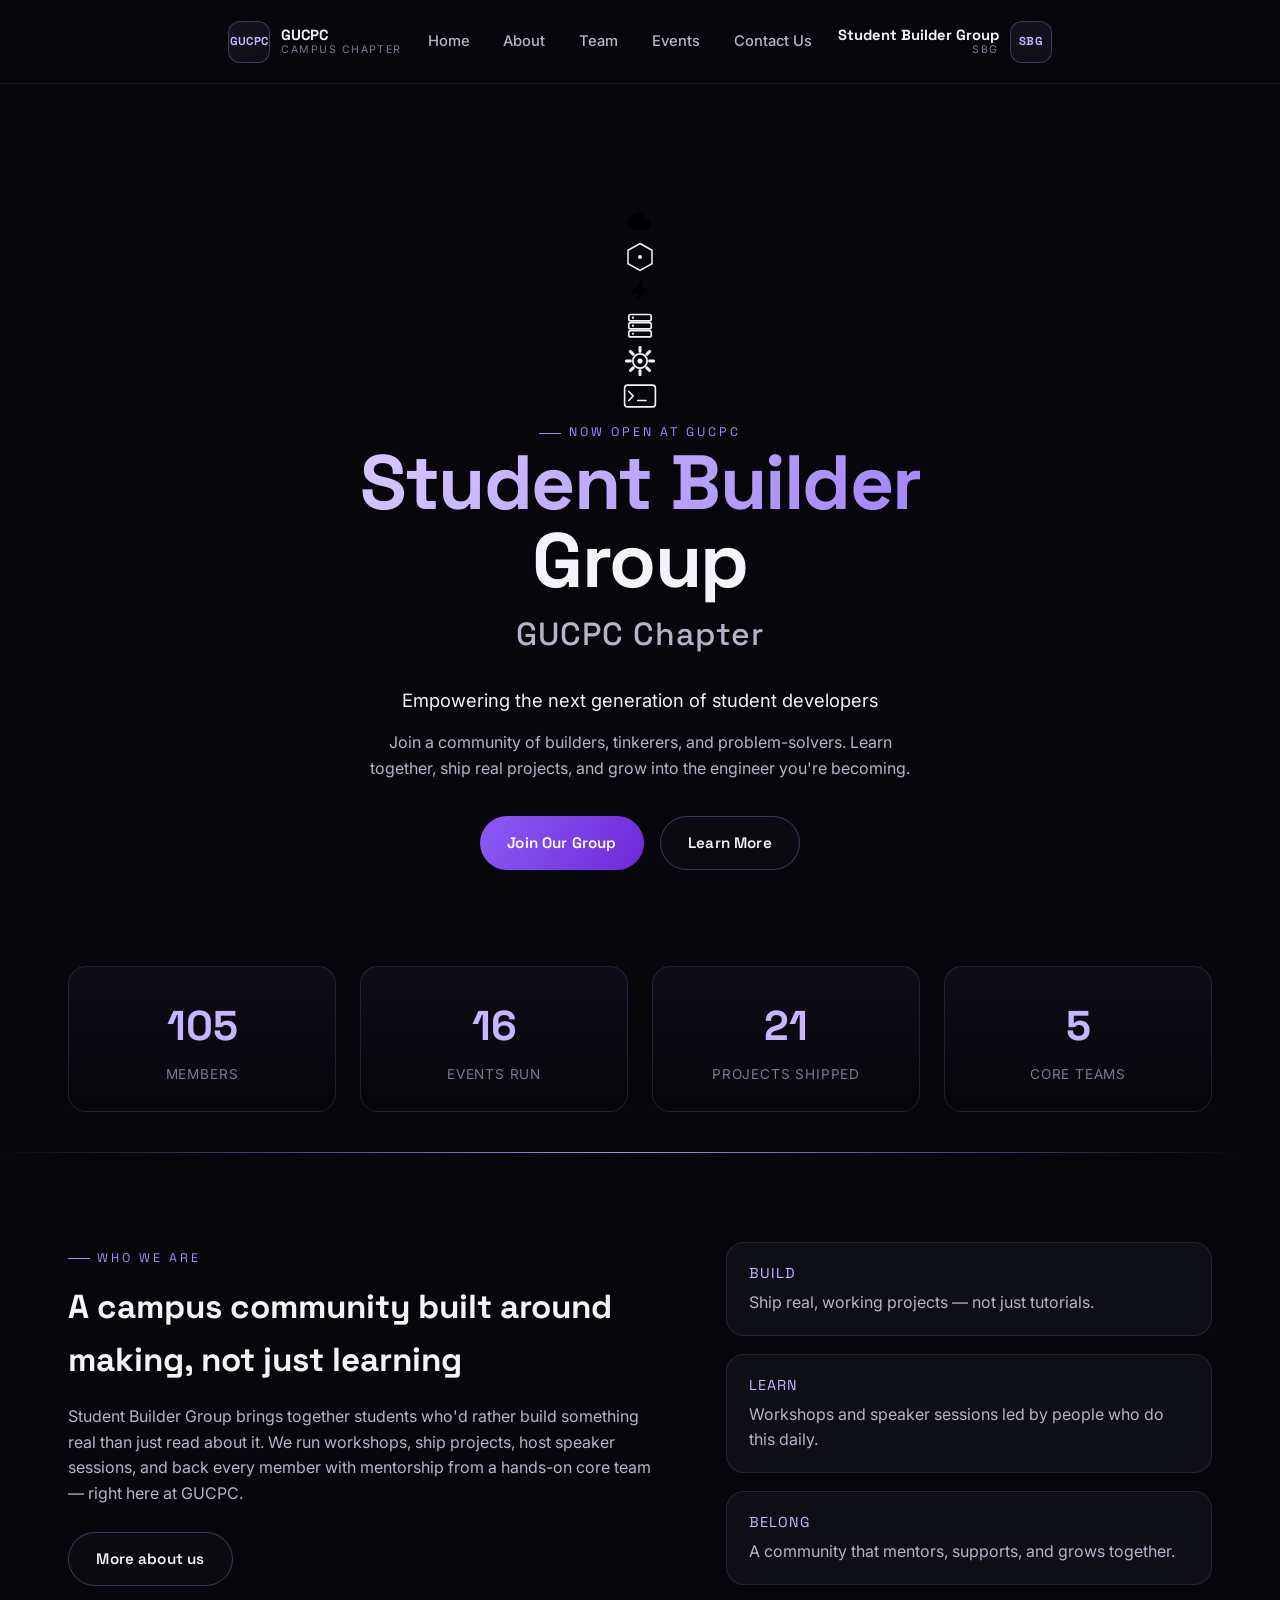
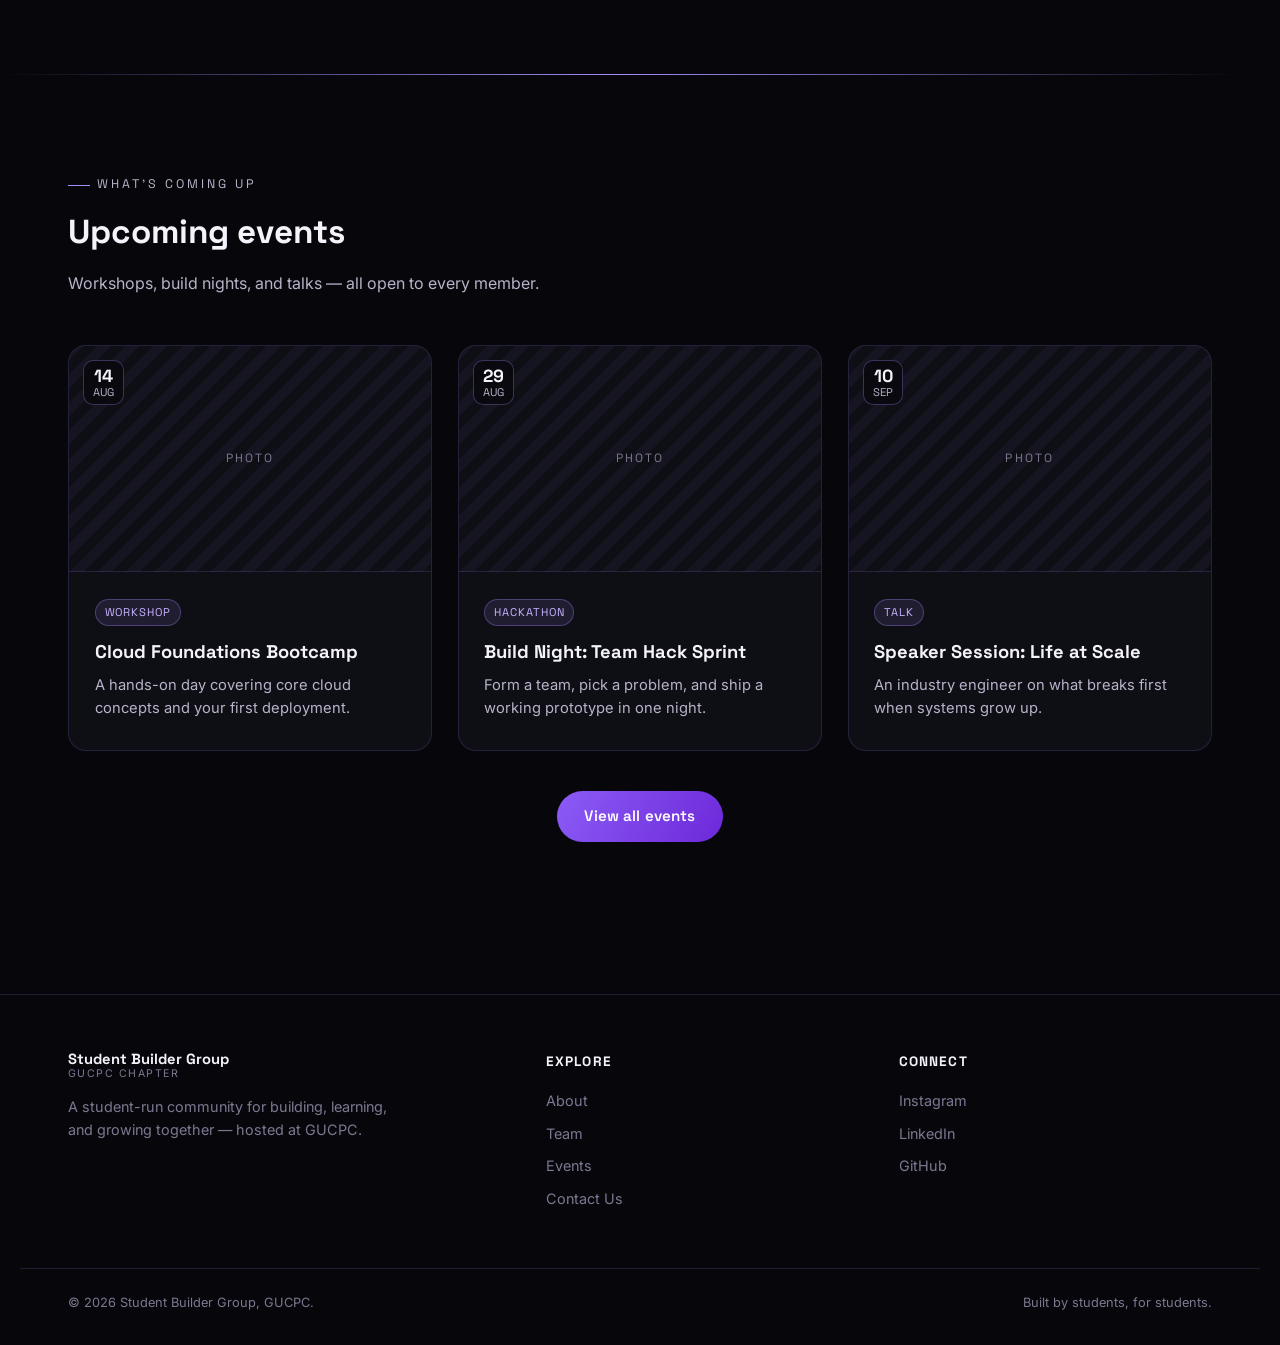
==== commit 81e65e63: "Update index.html" ====
--- a/Student-Builder-Group-GUCPC/index.html
+++ b/Student-Builder-Group-GUCPC/index.html
@@ -46,6 +46,63 @@
 <main>
   <!-- HERO -->
   <section class="hero">
+    <div class="hero-decor" aria-hidden="true">
+      <div class="decor-item decor-cloud" style="--top:8%; --left:5%; --dur:6s; --delay:0s;">
+        <svg viewBox="0 0 64 40" width="34" height="22">
+          <path d="M18 30c-6 0-11-4.6-11-10.3 0-5.2 4.1-9.5 9.4-10.2C18 4.3 23 1 28.7 1c6.6 0 12.2 4.4 13.7 10.4 5.6.7 9.9 5.3 9.9 10.8 0 6-5 10.8-11.3 10.8H18z"/>
+        </svg>
+      </div>
+
+      <div class="decor-item decor-hex" style="--top:12%; --right:6%; --dur:7.5s; --delay:0.4s;">
+        <svg viewBox="0 0 60 60" width="30" height="30">
+          <polygon points="30,3 54,16.5 54,43.5 30,57 6,43.5 6,16.5" fill="none" stroke="currentColor" stroke-width="3"/>
+          <circle cx="30" cy="30" r="4" fill="currentColor"/>
+        </svg>
+      </div>
+
+      <div class="decor-item decor-bolt" style="--top:44%; --left:3%; --dur:5.5s; --delay:0.8s;">
+        <svg viewBox="0 0 24 24" width="24" height="24">
+          <polygon points="13,1 4,14 10,14 8,23 20,9 13,9 15,1"/>
+        </svg>
+      </div>
+
+      <div class="decor-item decor-server" style="--top:40%; --right:3%; --dur:6.8s; --delay:0.2s;">
+        <svg viewBox="0 0 40 40" width="28" height="28">
+          <rect x="4" y="5" width="32" height="9" rx="2.5" fill="none" stroke="currentColor" stroke-width="2.4"/>
+          <rect x="4" y="16.5" width="32" height="9" rx="2.5" fill="none" stroke="currentColor" stroke-width="2.4"/>
+          <rect x="4" y="28" width="32" height="9" rx="2.5" fill="none" stroke="currentColor" stroke-width="2.4"/>
+          <circle cx="10" cy="9.5" r="1.6" fill="currentColor"/>
+          <circle cx="10" cy="21" r="1.6" fill="currentColor"/>
+          <circle cx="10" cy="32.5" r="1.6" fill="currentColor"/>
+        </svg>
+      </div>
+
+      <div class="decor-item decor-gear" style="--top:74%; --right:14%; --dur:14s; --delay:0s;">
+        <svg viewBox="0 0 40 40" width="30" height="30">
+          <g fill="currentColor">
+            <rect x="18" y="0" width="4" height="9" rx="1.5"/>
+            <rect x="18" y="31" width="4" height="9" rx="1.5"/>
+            <rect x="18" y="0" width="4" height="9" rx="1.5" transform="rotate(45 20 20)"/>
+            <rect x="18" y="31" width="4" height="9" rx="1.5" transform="rotate(45 20 20)"/>
+            <rect x="18" y="0" width="4" height="9" rx="1.5" transform="rotate(90 20 20)"/>
+            <rect x="18" y="31" width="4" height="9" rx="1.5" transform="rotate(90 20 20)"/>
+            <rect x="18" y="0" width="4" height="9" rx="1.5" transform="rotate(135 20 20)"/>
+            <rect x="18" y="31" width="4" height="9" rx="1.5" transform="rotate(135 20 20)"/>
+          </g>
+          <circle cx="20" cy="20" r="9.5" fill="none" stroke="currentColor" stroke-width="2.4"/>
+          <circle cx="20" cy="20" r="3.4" fill="currentColor"/>
+        </svg>
+      </div>
+
+      <div class="decor-item decor-terminal" style="--top:70%; --left:6%; --dur:7s; --delay:0.6s;">
+        <svg viewBox="0 0 44 32" width="34" height="24">
+          <rect x="1.5" y="1.5" width="41" height="29" rx="4" fill="none" stroke="currentColor" stroke-width="2.2"/>
+          <path d="M7 10l6 6-6 6" fill="none" stroke="currentColor" stroke-width="2.2" stroke-linecap="round" stroke-linejoin="round"/>
+          <line x1="19" y1="22" x2="30" y2="22" stroke="currentColor" stroke-width="2.2" stroke-linecap="round" class="decor-cursor"/>
+        </svg>
+      </div>
+    </div>
+
     <div class="container hero-inner">
       <p class="eyebrow reveal">Now open at GUCPC</p>
       <h1 class="hero-title reveal">
--- a/Student-Builder-Group-GUCPC/css/style.css
+++ b/Student-Builder-Group-GUCPC/css/style.css
@@ -76,7 +76,11 @@
   }
 }
 
-html, body {
+html {
+  max-width: 100%;
+}
+
+body {
   max-width: 100%;
   overflow-x: hidden;
 }
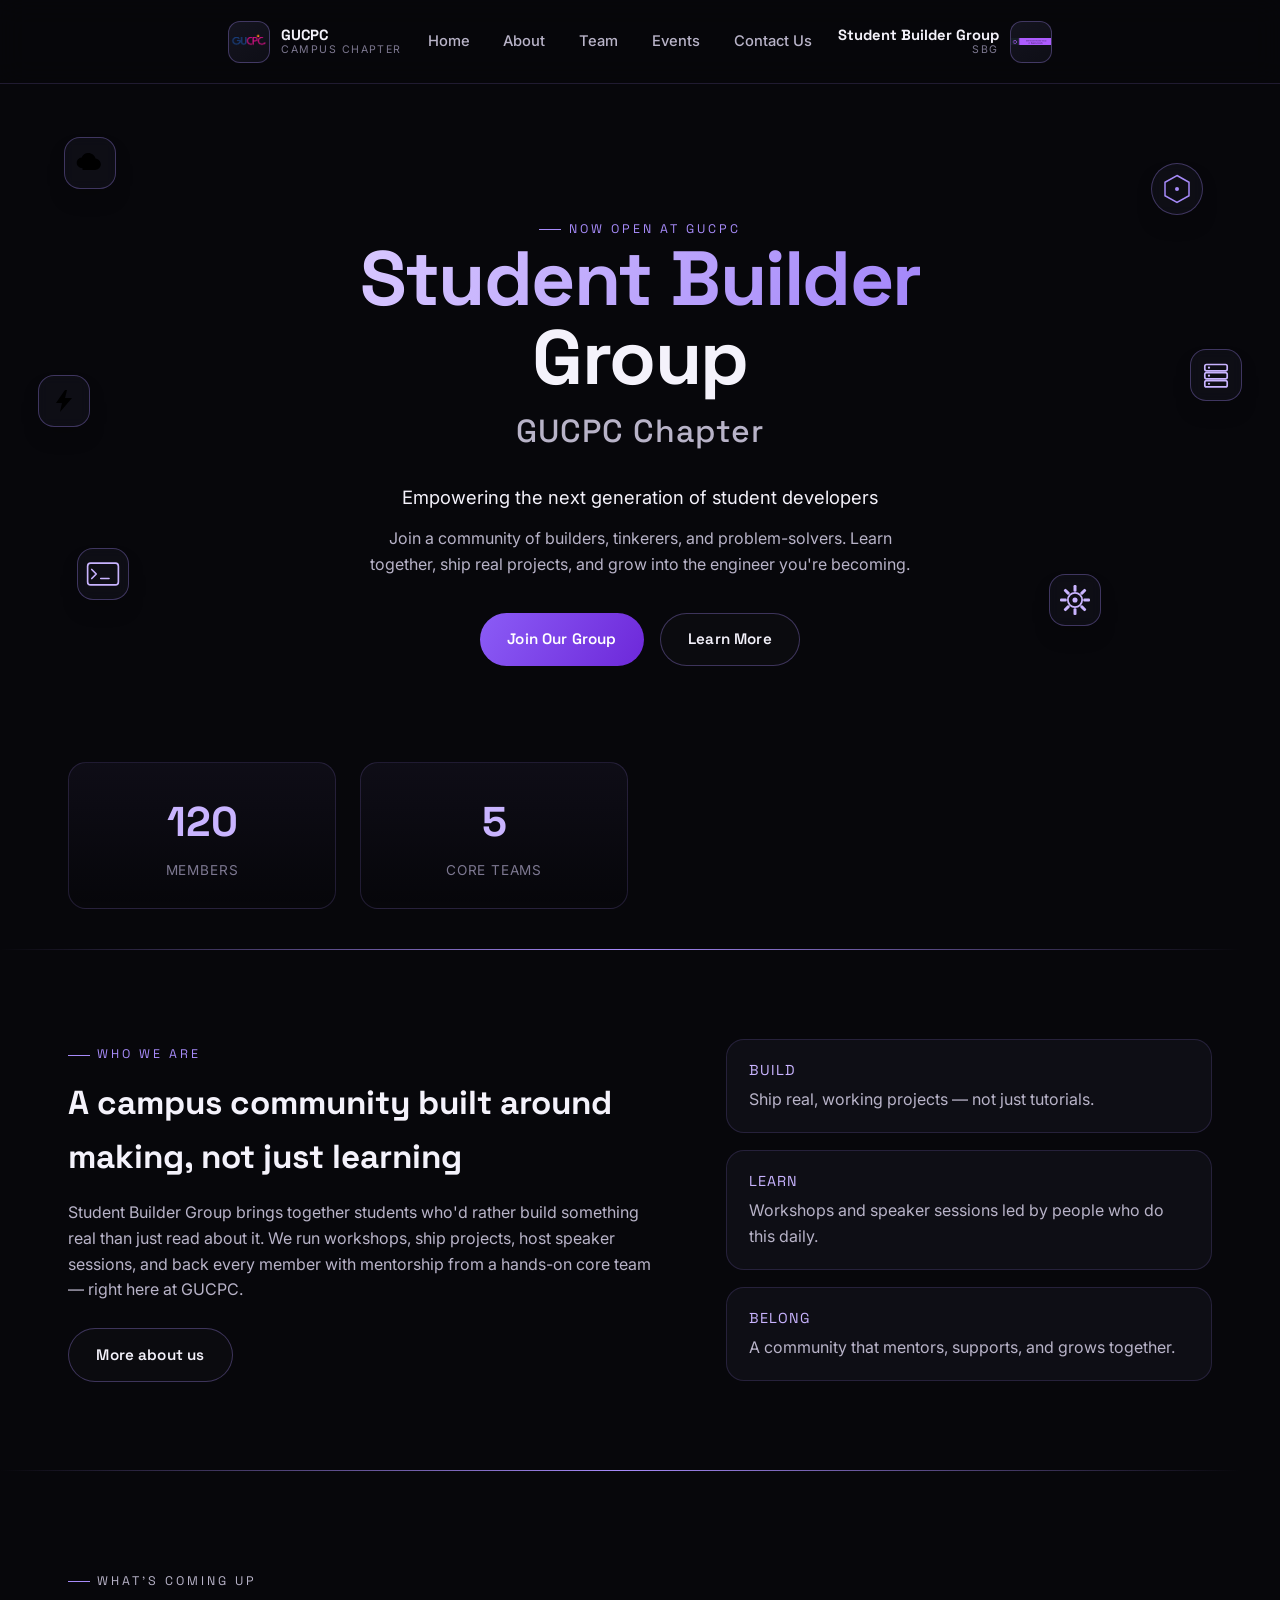
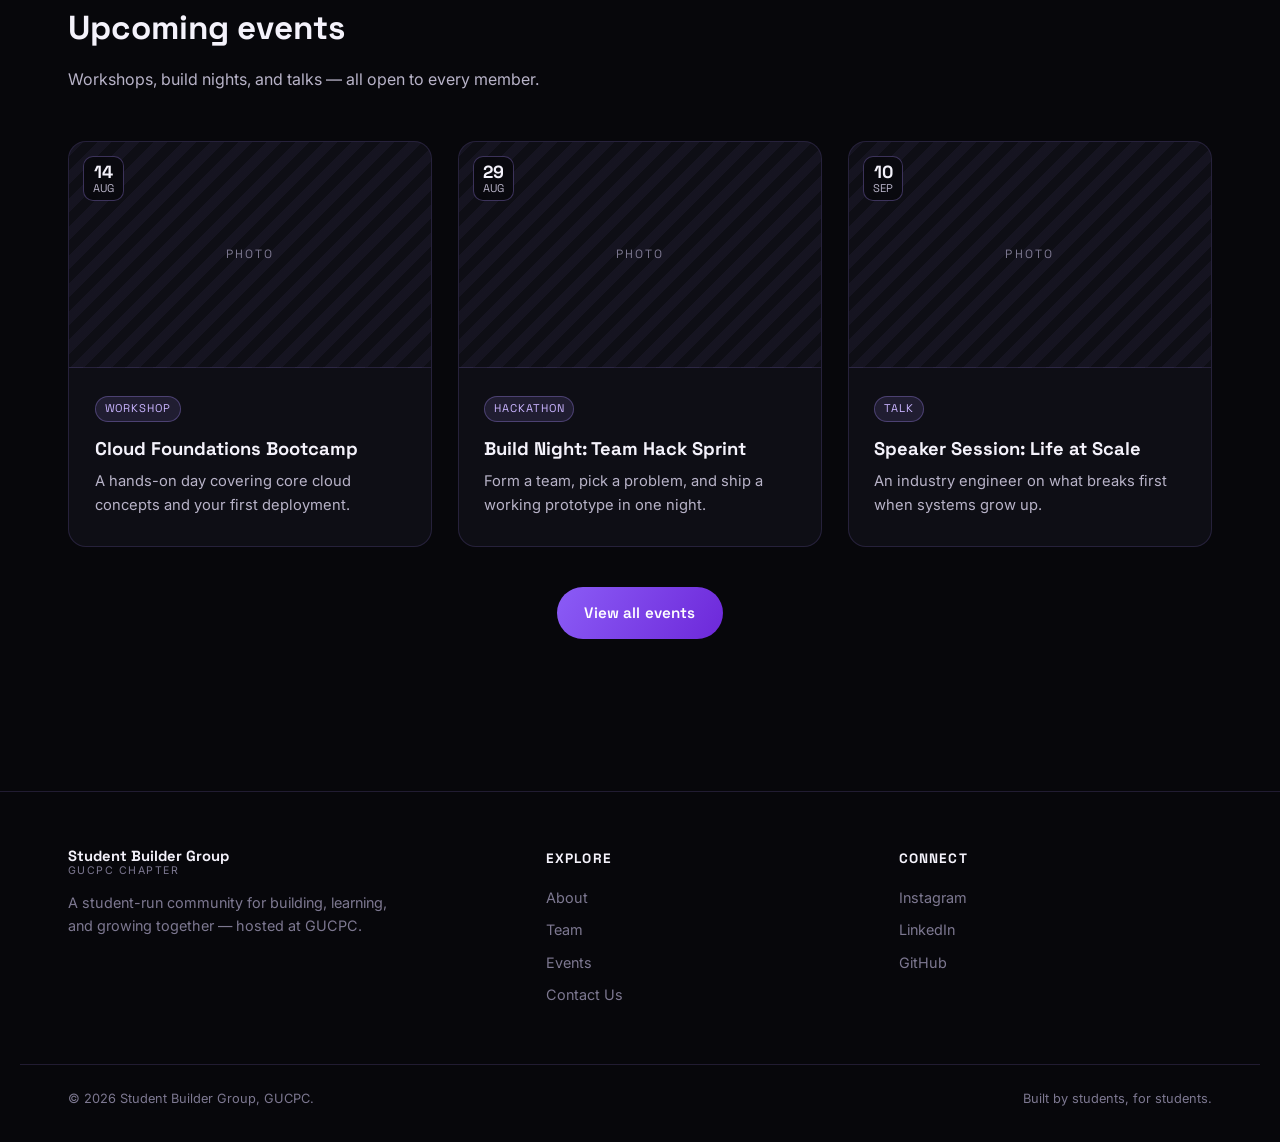
==== commit f38f1841: "logo" ====
--- a/Student-Builder-Group-GUCPC/index.html
+++ b/Student-Builder-Group-GUCPC/index.html
@@ -1,207 +1,219 @@
 <!DOCTYPE html>
 <html lang="en">
+
 <head>
-<meta charset="UTF-8" />
-<meta name="viewport" content="width=device-width, initial-scale=1.0" />
-<title>Student Builder Group — GUCPC</title>
-<meta name="description" content="Student Builder Group at GUCPC — a student community for building, learning, and shipping real projects together." />
-<link rel="preconnect" href="https://fonts.googleapis.com">
-<link href="https://fonts.googleapis.com/css2?family=Space+Grotesk:wght@500;600;700&family=Inter:wght@400;500;600;700&display=swap" rel="stylesheet">
-<link rel="stylesheet" href="css/style.css" />
+  <meta charset="UTF-8" />
+  <meta name="viewport" content="width=device-width, initial-scale=1.0" />
+  <title>Student Builder Group — GUCPC</title>
+  <meta name="description"
+    content="Student Builder Group at GUCPC — a student community for building, learning, and shipping real projects together." />
+  <link rel="preconnect" href="https://fonts.googleapis.com">
+  <link
+    href="https://fonts.googleapis.com/css2?family=Space+Grotesk:wght@500;600;700&family=Inter:wght@400;500;600;700&display=swap"
+    rel="stylesheet">
+  <link rel="stylesheet" href="css/style.css" />
 </head>
+
 <body>
 
-<header class="nav">
-  <div class="container">
-    <div class="nav-brand-left">
-      <div class="logo-badge">GUCPC</div>
-      <div class="logo-text">
-        <strong>GUCPC</strong>
-        <span>Campus Chapter</span>
+  <header class="nav">
+    <div class="container">
+      <div class="nav-brand-left">
+        <div class="logo-badge"><img src=".\assets\cpclogo.png" alt="cpclogo"></div>
+        <div class="logo-text">
+          <strong>GUCPC</strong>
+          <span>Campus Chapter</span>
+        </div>
+      </div>
+
+      <button class="nav-toggle" aria-label="Toggle navigation">
+        <span></span><span></span><span></span>
+      </button>
+
+      <nav class="nav-links">
+        <a href="/">Home</a>
+        <a href="/about">About</a>
+        <a href="/team">Team</a>
+        <a href="/events">Events</a>
+        <a href="/contact">Contact Us</a>
+      </nav>
+
+      <div class="nav-brand-right">
+        <div class="logo-text">
+          <strong>Student Builder Group</strong>
+          <span>SBG</span>
+        </div>
+        <div class="logo-badge">
+          <div>
+            <img src=".\assets\SBGlogo.png" alt="SBGlogo">
+          </div>
+        </div>
       </div>
     </div>
-
-    <button class="nav-toggle" aria-label="Toggle navigation">
-      <span></span><span></span><span></span>
-    </button>
-
-    <nav class="nav-links">
-      <a href="/">Home</a>
-      <a href="/about">About</a>
-      <a href="/team">Team</a>
-      <a href="/events">Events</a>
-      <a href="/contact">Contact Us</a>
-    </nav>
-
-    <div class="nav-brand-right">
-      <div class="logo-text">
-        <strong>Student Builder Group</strong>
-        <span>SBG</span>
-      </div>
-      <div class="logo-badge">SBG</div>
+  </header>
+
+  <main>
+    <!-- HERO -->
+    <section class="hero">
+      <div class="hero-decor" aria-hidden="true">
+        <div class="decor-item decor-cloud" style="--top:8%; --left:5%; --dur:6s; --delay:0s;">
+          <svg viewBox="0 0 64 40" width="34" height="22">
+            <path
+              d="M18 30c-6 0-11-4.6-11-10.3 0-5.2 4.1-9.5 9.4-10.2C18 4.3 23 1 28.7 1c6.6 0 12.2 4.4 13.7 10.4 5.6.7 9.9 5.3 9.9 10.8 0 6-5 10.8-11.3 10.8H18z" />
+          </svg>
+        </div>
+
+        <div class="decor-item decor-hex" style="--top:12%; --right:6%; --dur:7.5s; --delay:0.4s;">
+          <svg viewBox="0 0 60 60" width="30" height="30">
+            <polygon points="30,3 54,16.5 54,43.5 30,57 6,43.5 6,16.5" fill="none" stroke="currentColor"
+              stroke-width="3" />
+            <circle cx="30" cy="30" r="4" fill="currentColor" />
+          </svg>
+        </div>
+
+        <div class="decor-item decor-bolt" style="--top:44%; --left:3%; --dur:5.5s; --delay:0.8s;">
+          <svg viewBox="0 0 24 24" width="24" height="24">
+            <polygon points="13,1 4,14 10,14 8,23 20,9 13,9 15,1" />
+          </svg>
+        </div>
+
+        <div class="decor-item decor-server" style="--top:40%; --right:3%; --dur:6.8s; --delay:0.2s;">
+          <svg viewBox="0 0 40 40" width="28" height="28">
+            <rect x="4" y="5" width="32" height="9" rx="2.5" fill="none" stroke="currentColor" stroke-width="2.4" />
+            <rect x="4" y="16.5" width="32" height="9" rx="2.5" fill="none" stroke="currentColor" stroke-width="2.4" />
+            <rect x="4" y="28" width="32" height="9" rx="2.5" fill="none" stroke="currentColor" stroke-width="2.4" />
+            <circle cx="10" cy="9.5" r="1.6" fill="currentColor" />
+            <circle cx="10" cy="21" r="1.6" fill="currentColor" />
+            <circle cx="10" cy="32.5" r="1.6" fill="currentColor" />
+          </svg>
+        </div>
+
+        <div class="decor-item decor-gear" style="--top:74%; --right:14%; --dur:14s; --delay:0s;">
+          <svg viewBox="0 0 40 40" width="30" height="30">
+            <g fill="currentColor">
+              <rect x="18" y="0" width="4" height="9" rx="1.5" />
+              <rect x="18" y="31" width="4" height="9" rx="1.5" />
+              <rect x="18" y="0" width="4" height="9" rx="1.5" transform="rotate(45 20 20)" />
+              <rect x="18" y="31" width="4" height="9" rx="1.5" transform="rotate(45 20 20)" />
+              <rect x="18" y="0" width="4" height="9" rx="1.5" transform="rotate(90 20 20)" />
+              <rect x="18" y="31" width="4" height="9" rx="1.5" transform="rotate(90 20 20)" />
+              <rect x="18" y="0" width="4" height="9" rx="1.5" transform="rotate(135 20 20)" />
+              <rect x="18" y="31" width="4" height="9" rx="1.5" transform="rotate(135 20 20)" />
+            </g>
+            <circle cx="20" cy="20" r="9.5" fill="none" stroke="currentColor" stroke-width="2.4" />
+            <circle cx="20" cy="20" r="3.4" fill="currentColor" />
+          </svg>
+        </div>
+
+        <div class="decor-item decor-terminal" style="--top:70%; --left:6%; --dur:7s; --delay:0.6s;">
+          <svg viewBox="0 0 44 32" width="34" height="24">
+            <rect x="1.5" y="1.5" width="41" height="29" rx="4" fill="none" stroke="currentColor" stroke-width="2.2" />
+            <path d="M7 10l6 6-6 6" fill="none" stroke="currentColor" stroke-width="2.2" stroke-linecap="round"
+              stroke-linejoin="round" />
+            <line x1="19" y1="22" x2="30" y2="22" stroke="currentColor" stroke-width="2.2" stroke-linecap="round"
+              class="decor-cursor" />
+          </svg>
+        </div>
+      </div>
+
+      <div class="container hero-inner">
+        <p class="eyebrow reveal">Now open at GUCPC</p>
+        <h1 class="hero-title reveal">
+          <span class="gradient-text">Student Builder</span><br />
+          Group
+        </h1>
+        <p class="hero-sub reveal">GUCPC Chapter</p>
+        <p class="hero-tagline reveal">Empowering the next generation of student developers</p>
+        <p class="hero-desc reveal">
+          Join a community of builders, tinkerers, and problem-solvers. Learn together,
+          ship real projects, and grow into the engineer you're becoming.
+        </p>
+        <div class="hero-actions reveal">
+          <a href="/contact" class="btn btn-primary">Join Our Group</a>
+          <a href="/about" class="btn btn-ghost">Learn More</a>
+        </div>
+      </div>
+    </section>
+
+    <!-- STATS -->
+    <section class="stats-strip reveal">
+      <div class="container stats-grid">
+        <div class="stat"><span class="stat-num" data-count="120">0</span><span class="stat-label">Members</span></div>
+        <div class="stat"><span class="stat-num" data-count="5">0</span><span class="stat-label">Core teams</span></div>
+      </div>
+    </section>
+
+    <hr class="divider container" />
+
+    <!-- ABOUT PREVIEW -->
+    <section class="section about-preview">
+      <div class="container about-preview-grid">
+        <div class="reveal">
+          <p class="eyebrow">Who we are</p>
+          <h2>A campus community built around making, not just learning</h2>
+          <p class="about-preview-text">
+            Student Builder Group brings together students who'd rather build something real than
+            just read about it. We run workshops, ship projects, host speaker sessions, and back
+            every member with mentorship from a hands-on core team — right here at GUCPC.
+          </p>
+          <a href="/about" class="btn btn-ghost">More about us</a>
+        </div>
+        <ul class="value-list reveal">
+          <li><span class="value-index">Build</span>Ship real, working projects — not just tutorials.</li>
+          <li><span class="value-index">Learn</span>Workshops and speaker sessions led by people who do this daily.</li>
+          <li><span class="value-index">Belong</span>A community that mentors, supports, and grows together.</li>
+        </ul>
+      </div>
+    </section>
+
+    <hr class="divider container" />
+
+    <!-- UPCOMING EVENTS PREVIEW -->
+    <section class="section events-preview">
+      <div class="container">
+        <div class="section-head reveal">
+          <p class="eyebrow">What's coming up</p>
+          <h2>Upcoming events</h2>
+          <p>Workshops, build nights, and talks — all open to every member.</p>
+        </div>
+        <div id="home-events-grid" class="events-preview-grid"></div>
+        <div class="events-preview-cta reveal">
+          <a href="/events" class="btn btn-primary">View all events</a>
+        </div>
+      </div>
+    </section>
+  </main>
+
+  <footer class="site-footer">
+    <div class="container footer-grid">
+      <div class="footer-brand">
+        <div class="logo-text">
+          <strong>Student Builder Group</strong>
+          <span>GUCPC Chapter</span>
+        </div>
+        <p>A student-run community for building, learning, and growing together — hosted at GUCPC.</p>
+      </div>
+      <div class="footer-col">
+        <h4>Explore</h4>
+        <a href="/about">About</a>
+        <a href="/team">Team</a>
+        <a href="/events">Events</a>
+        <a href="/contact">Contact Us</a>
+      </div>
+      <div class="footer-col">
+        <h4>Connect</h4>
+        <a href="#">Instagram</a>
+        <a href="#">LinkedIn</a>
+        <a href="#">GitHub</a>
+      </div>
     </div>
-  </div>
-</header>
-
-<main>
-  <!-- HERO -->
-  <section class="hero">
-    <div class="hero-decor" aria-hidden="true">
-      <div class="decor-item decor-cloud" style="--top:8%; --left:5%; --dur:6s; --delay:0s;">
-        <svg viewBox="0 0 64 40" width="34" height="22">
-          <path d="M18 30c-6 0-11-4.6-11-10.3 0-5.2 4.1-9.5 9.4-10.2C18 4.3 23 1 28.7 1c6.6 0 12.2 4.4 13.7 10.4 5.6.7 9.9 5.3 9.9 10.8 0 6-5 10.8-11.3 10.8H18z"/>
-        </svg>
-      </div>
-
-      <div class="decor-item decor-hex" style="--top:12%; --right:6%; --dur:7.5s; --delay:0.4s;">
-        <svg viewBox="0 0 60 60" width="30" height="30">
-          <polygon points="30,3 54,16.5 54,43.5 30,57 6,43.5 6,16.5" fill="none" stroke="currentColor" stroke-width="3"/>
-          <circle cx="30" cy="30" r="4" fill="currentColor"/>
-        </svg>
-      </div>
-
-      <div class="decor-item decor-bolt" style="--top:44%; --left:3%; --dur:5.5s; --delay:0.8s;">
-        <svg viewBox="0 0 24 24" width="24" height="24">
-          <polygon points="13,1 4,14 10,14 8,23 20,9 13,9 15,1"/>
-        </svg>
-      </div>
-
-      <div class="decor-item decor-server" style="--top:40%; --right:3%; --dur:6.8s; --delay:0.2s;">
-        <svg viewBox="0 0 40 40" width="28" height="28">
-          <rect x="4" y="5" width="32" height="9" rx="2.5" fill="none" stroke="currentColor" stroke-width="2.4"/>
-          <rect x="4" y="16.5" width="32" height="9" rx="2.5" fill="none" stroke="currentColor" stroke-width="2.4"/>
-          <rect x="4" y="28" width="32" height="9" rx="2.5" fill="none" stroke="currentColor" stroke-width="2.4"/>
-          <circle cx="10" cy="9.5" r="1.6" fill="currentColor"/>
-          <circle cx="10" cy="21" r="1.6" fill="currentColor"/>
-          <circle cx="10" cy="32.5" r="1.6" fill="currentColor"/>
-        </svg>
-      </div>
-
-      <div class="decor-item decor-gear" style="--top:74%; --right:14%; --dur:14s; --delay:0s;">
-        <svg viewBox="0 0 40 40" width="30" height="30">
-          <g fill="currentColor">
-            <rect x="18" y="0" width="4" height="9" rx="1.5"/>
-            <rect x="18" y="31" width="4" height="9" rx="1.5"/>
-            <rect x="18" y="0" width="4" height="9" rx="1.5" transform="rotate(45 20 20)"/>
-            <rect x="18" y="31" width="4" height="9" rx="1.5" transform="rotate(45 20 20)"/>
-            <rect x="18" y="0" width="4" height="9" rx="1.5" transform="rotate(90 20 20)"/>
-            <rect x="18" y="31" width="4" height="9" rx="1.5" transform="rotate(90 20 20)"/>
-            <rect x="18" y="0" width="4" height="9" rx="1.5" transform="rotate(135 20 20)"/>
-            <rect x="18" y="31" width="4" height="9" rx="1.5" transform="rotate(135 20 20)"/>
-          </g>
-          <circle cx="20" cy="20" r="9.5" fill="none" stroke="currentColor" stroke-width="2.4"/>
-          <circle cx="20" cy="20" r="3.4" fill="currentColor"/>
-        </svg>
-      </div>
-
-      <div class="decor-item decor-terminal" style="--top:70%; --left:6%; --dur:7s; --delay:0.6s;">
-        <svg viewBox="0 0 44 32" width="34" height="24">
-          <rect x="1.5" y="1.5" width="41" height="29" rx="4" fill="none" stroke="currentColor" stroke-width="2.2"/>
-          <path d="M7 10l6 6-6 6" fill="none" stroke="currentColor" stroke-width="2.2" stroke-linecap="round" stroke-linejoin="round"/>
-          <line x1="19" y1="22" x2="30" y2="22" stroke="currentColor" stroke-width="2.2" stroke-linecap="round" class="decor-cursor"/>
-        </svg>
-      </div>
+    <div class="container footer-bottom">
+      <span>&copy; <span id="year"></span> Student Builder Group, GUCPC.</span>
+      <span>Built by students, for students.</span>
     </div>
-
-    <div class="container hero-inner">
-      <p class="eyebrow reveal">Now open at GUCPC</p>
-      <h1 class="hero-title reveal">
-        <span class="gradient-text">Student Builder</span><br />
-        Group
-      </h1>
-      <p class="hero-sub reveal">GUCPC Chapter</p>
-      <p class="hero-tagline reveal">Empowering the next generation of student developers</p>
-      <p class="hero-desc reveal">
-        Join a community of builders, tinkerers, and problem-solvers. Learn together,
-        ship real projects, and grow into the engineer you're becoming.
-      </p>
-      <div class="hero-actions reveal">
-        <a href="/contact" class="btn btn-primary">Join Our Group</a>
-        <a href="/about" class="btn btn-ghost">Learn More</a>
-      </div>
-    </div>
-  </section>
-
-  <!-- STATS -->
-  <section class="stats-strip reveal">
-    <div class="container stats-grid">
-      <div class="stat"><span class="stat-num" data-count="120">0</span><span class="stat-label">Members</span></div>
-      <div class="stat"><span class="stat-num" data-count="18">0</span><span class="stat-label">Events run</span></div>
-      <div class="stat"><span class="stat-num" data-count="24">0</span><span class="stat-label">Projects shipped</span></div>
-      <div class="stat"><span class="stat-num" data-count="6">0</span><span class="stat-label">Core teams</span></div>
-    </div>
-  </section>
-
-  <hr class="divider container" />
-
-  <!-- ABOUT PREVIEW -->
-  <section class="section about-preview">
-    <div class="container about-preview-grid">
-      <div class="reveal">
-        <p class="eyebrow">Who we are</p>
-        <h2>A campus community built around making, not just learning</h2>
-        <p class="about-preview-text">
-          Student Builder Group brings together students who'd rather build something real than
-          just read about it. We run workshops, ship projects, host speaker sessions, and back
-          every member with mentorship from a hands-on core team — right here at GUCPC.
-        </p>
-        <a href="/about" class="btn btn-ghost">More about us</a>
-      </div>
-      <ul class="value-list reveal">
-        <li><span class="value-index">Build</span>Ship real, working projects — not just tutorials.</li>
-        <li><span class="value-index">Learn</span>Workshops and speaker sessions led by people who do this daily.</li>
-        <li><span class="value-index">Belong</span>A community that mentors, supports, and grows together.</li>
-      </ul>
-    </div>
-  </section>
-
-  <hr class="divider container" />
-
-  <!-- UPCOMING EVENTS PREVIEW -->
-  <section class="section events-preview">
-    <div class="container">
-      <div class="section-head reveal">
-        <p class="eyebrow">What's coming up</p>
-        <h2>Upcoming events</h2>
-        <p>Workshops, build nights, and talks — all open to every member.</p>
-      </div>
-      <div id="home-events-grid" class="events-preview-grid"></div>
-      <div class="events-preview-cta reveal">
-        <a href="/events" class="btn btn-primary">View all events</a>
-      </div>
-    </div>
-  </section>
-</main>
-
-<footer class="site-footer">
-  <div class="container footer-grid">
-    <div class="footer-brand">
-      <div class="logo-text">
-        <strong>Student Builder Group</strong>
-        <span>GUCPC Chapter</span>
-      </div>
-      <p>A student-run community for building, learning, and growing together — hosted at GUCPC.</p>
-    </div>
-    <div class="footer-col">
-      <h4>Explore</h4>
-      <a href="/about">About</a>
-      <a href="/team">Team</a>
-      <a href="/events">Events</a>
-      <a href="/contact">Contact Us</a>
-    </div>
-    <div class="footer-col">
-      <h4>Connect</h4>
-      <a href="#">Instagram</a>
-      <a href="#">LinkedIn</a>
-      <a href="#">GitHub</a>
-    </div>
-  </div>
-  <div class="container footer-bottom">
-    <span>&copy; <span id="year"></span> Student Builder Group, GUCPC.</span>
-    <span>Built by students, for students.</span>
-  </div>
-</footer>
-
-<script src="js/main.js"></script>
+  </footer>
+
+  <script src="js/main.js"></script>
 </body>
-</html>
+
+</html>
--- a/Student-Builder-Group-GUCPC/css/style.css
+++ b/Student-Builder-Group-GUCPC/css/style.css
@@ -76,13 +76,8 @@
   }
 }
 
-html {
+html, body {
   max-width: 100%;
-}
-
-body {
-  max-width: 100%;
-  overflow-x: hidden;
 }
 
 body {
@@ -518,10 +513,85 @@
 .hero {
   padding: clamp(4rem, 12vw, 8rem) 0 clamp(3rem, 8vw, 5rem);
   text-align: center;
+  position: relative;
+  overflow: hidden;
+}
+
+/* ---------- Hero background decoration ----------
+   A handful of small cloud/dev themed badges drifting gently behind
+   the hero copy — purely decorative, never intercepts clicks. */
+.hero-decor {
+  position: absolute;
+  inset: 0;
+  z-index: 0;
+  pointer-events: none;
+}
+
+.decor-item {
+  position: absolute;
+  top: var(--top, 20%);
+  left: var(--left, auto);
+  right: var(--right, auto);
+  bottom: var(--bottom, auto);
+  width: 52px;
+  height: 52px;
+  display: flex;
+  align-items: center;
+  justify-content: center;
+  border-radius: 16px;
+  background: var(--bg-glass);
+  border: 1px solid var(--border-hair-strong);
+  color: var(--violet-300);
+  box-shadow: 0 12px 26px -14px rgba(0, 0, 0, 0.55);
+  backdrop-filter: blur(6px);
+  animation: decorFloat var(--dur, 6s) ease-in-out var(--delay, 0s) infinite;
+}
+
+.decor-hex {
+  border-radius: 999px;
+  color: var(--violet-500);
+}
+
+.decor-gear {
+  animation: decorFloat var(--dur, 6s) ease-in-out var(--delay, 0s) infinite,
+             decorSpin 18s linear infinite;
+}
+
+.decor-cursor {
+  animation: decorBlink 1.1s steps(1) infinite;
+}
+
+@keyframes decorFloat {
+  0%, 100% { transform: translateY(0); }
+  50% { transform: translateY(-16px); }
+}
+
+@keyframes decorSpin {
+  from { transform: rotate(0deg); }
+  to { transform: rotate(360deg); }
+}
+
+@keyframes decorBlink {
+  0%, 100% { opacity: 1; }
+  50% { opacity: 0.15; }
+}
+
+@media (prefers-reduced-motion: reduce) {
+  .decor-item, .decor-gear, .decor-cursor {
+    animation: none;
+  }
+}
+
+/* keep decorations out of the way on narrow screens where there's
+   no room for them beside the hero copy */
+@media (max-width: 700px) {
+  .hero-decor { display: none; }
 }
 
 .hero-inner {
   max-width: 880px;
+  position: relative;
+  z-index: 1;
 }
 
 .hero-title {
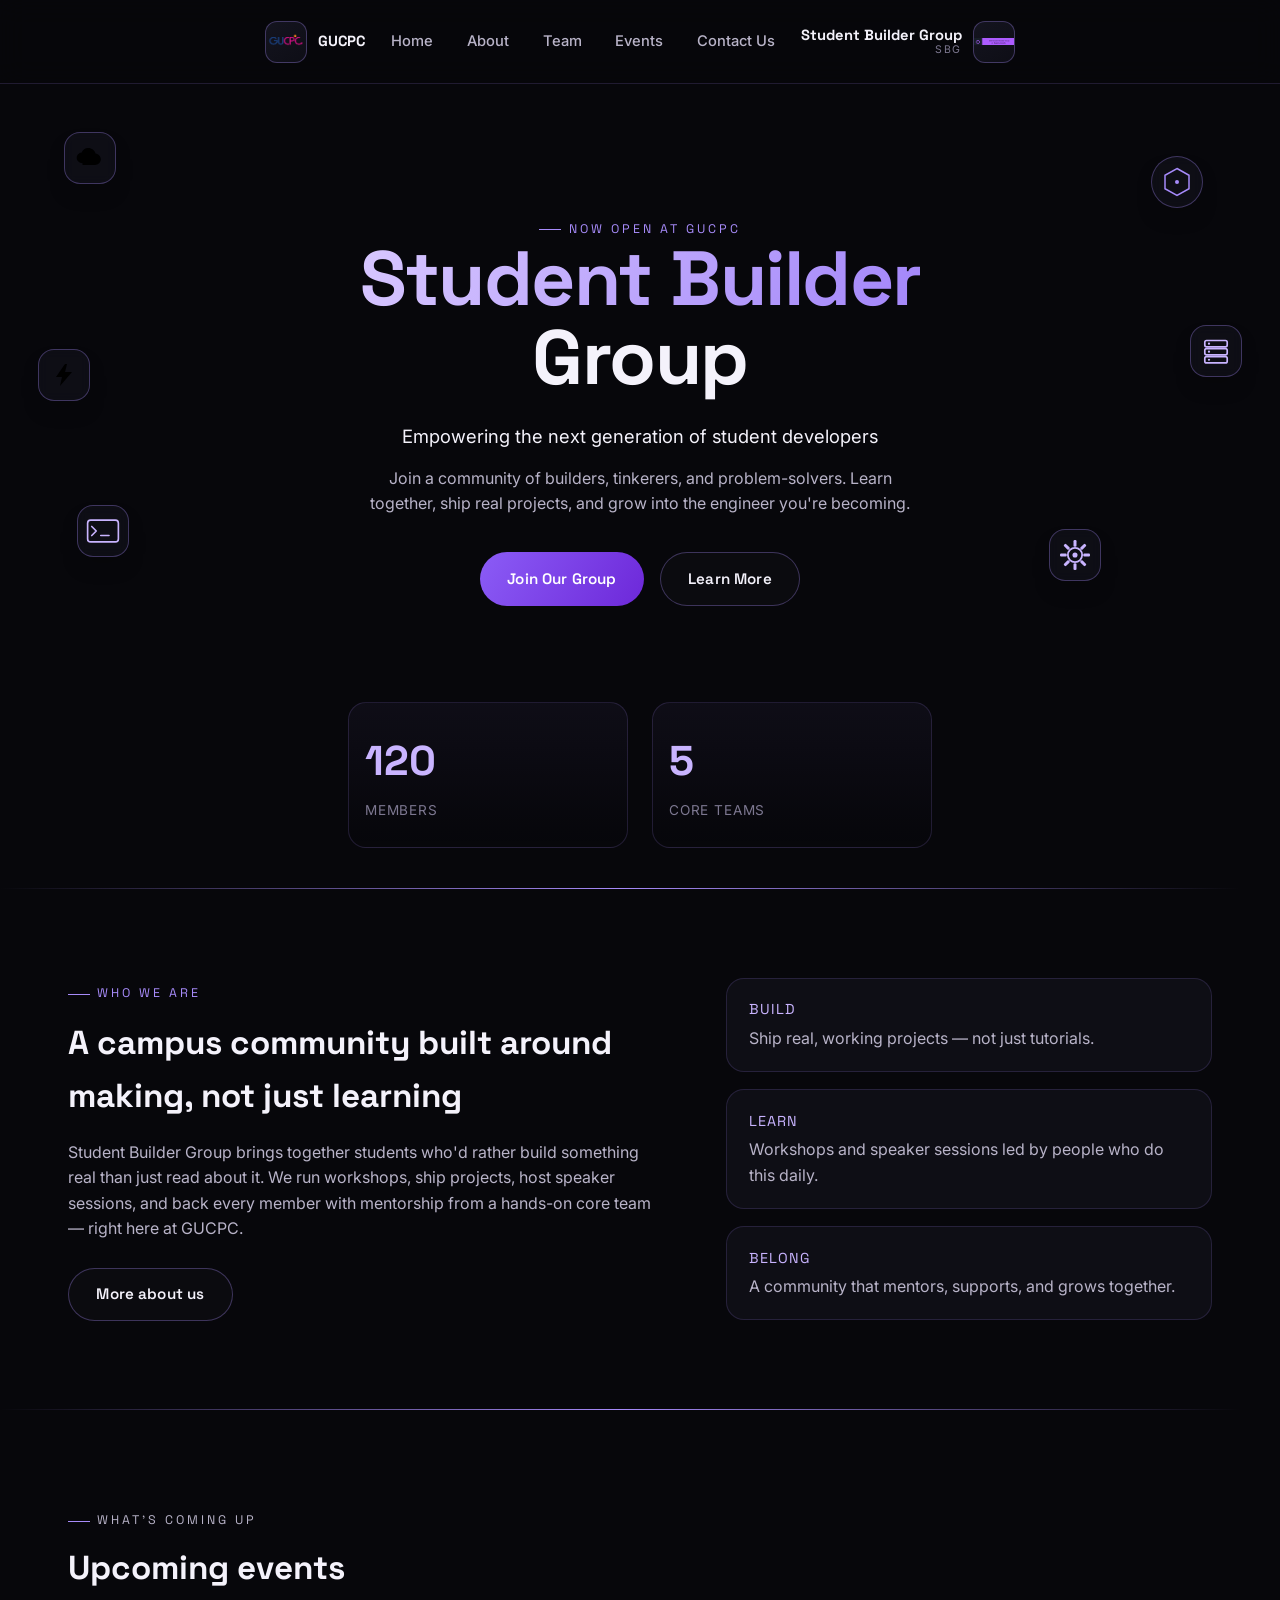
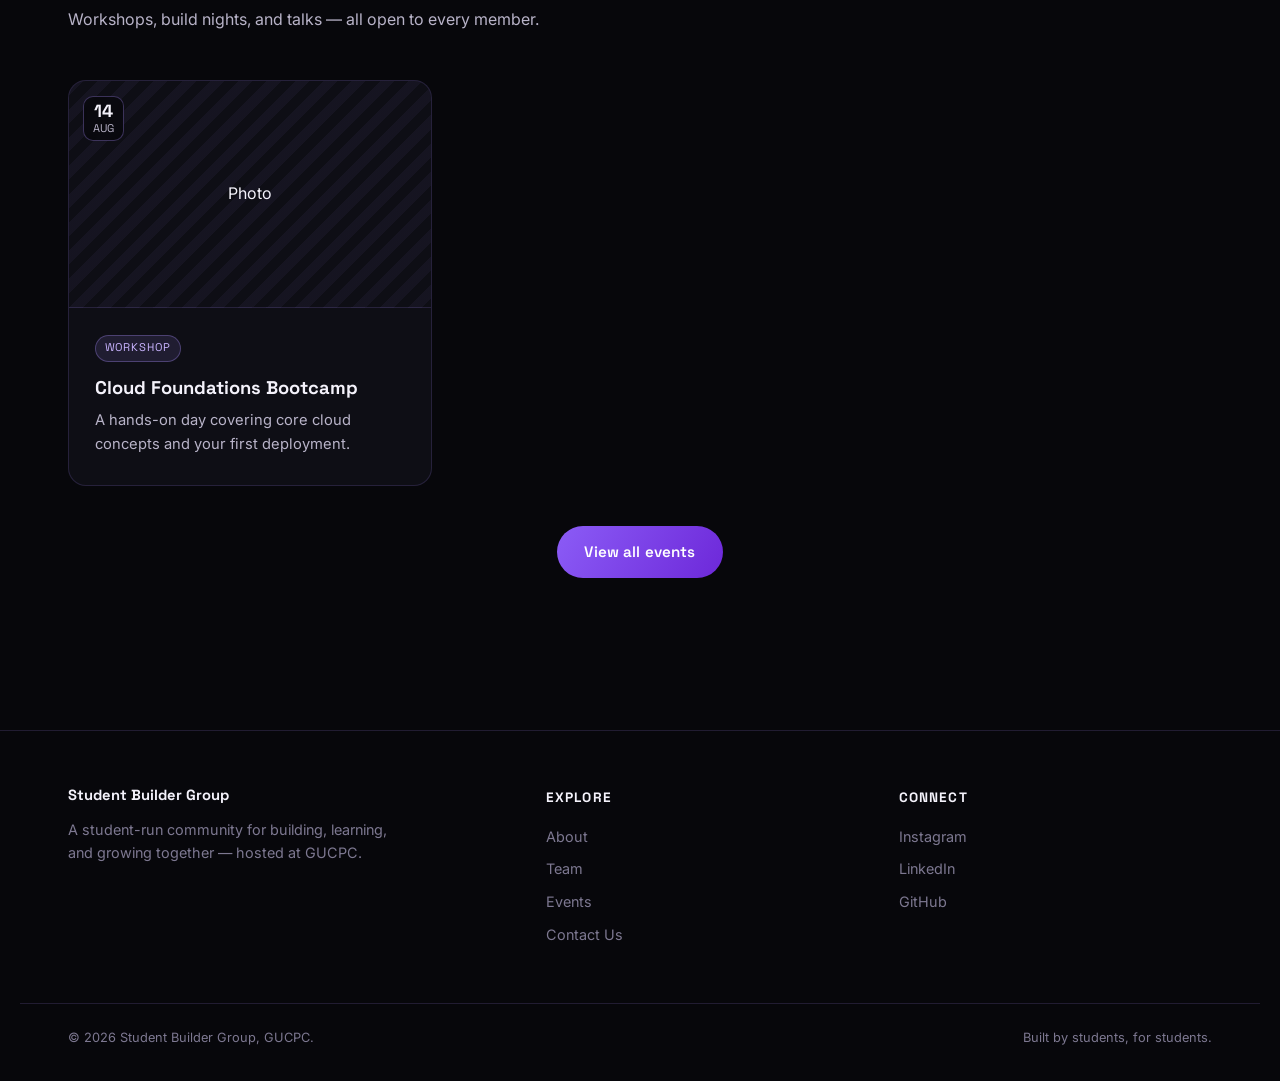
==== commit 842a1949: "event , chapter and campus adjustment" ====
--- a/Student-Builder-Group-GUCPC/index.html
+++ b/Student-Builder-Group-GUCPC/index.html
@@ -22,7 +22,6 @@
         <div class="logo-badge"><img src=".\assets\cpclogo.png" alt="cpclogo"></div>
         <div class="logo-text">
           <strong>GUCPC</strong>
-          <span>Campus Chapter</span>
         </div>
       </div>
 
@@ -122,7 +121,6 @@
           <span class="gradient-text">Student Builder</span><br />
           Group
         </h1>
-        <p class="hero-sub reveal">GUCPC Chapter</p>
         <p class="hero-tagline reveal">Empowering the next generation of student developers</p>
         <p class="hero-desc reveal">
           Join a community of builders, tinkerers, and problem-solvers. Learn together,
@@ -189,7 +187,6 @@
       <div class="footer-brand">
         <div class="logo-text">
           <strong>Student Builder Group</strong>
-          <span>GUCPC Chapter</span>
         </div>
         <p>A student-run community for building, learning, and growing together — hosted at GUCPC.</p>
       </div>
--- a/Student-Builder-Group-GUCPC/css/style.css
+++ b/Student-Builder-Group-GUCPC/css/style.css
@@ -232,15 +232,23 @@
   justify-content: center;
   width: 100%;
   height: 100%;
-  min-height: 160px;
+  min-height: 100px;
+  overflow: hidden;
   border: 1px dashed var(--border-hair-strong);
   border-radius: inherit;
-  background: repeating-linear-gradient(135deg, rgba(167,139,250,0.05) 0 10px, transparent 10px 20px);
-  color: var(--text-muted);
-  font-family: var(--font-display);
-  font-size: 0.75rem;
-  letter-spacing: 0.18em;
-  text-transform: uppercase;
+  background: repeating-linear-gradient(
+    135deg,
+    rgba(167,139,250,0.05) 0 10px,
+    transparent 10px 20px
+  );
+}
+
+.photo-placeholder img {
+  width: 100%;
+  height: 100%;
+  object-fit: cover;      /* Fill the container */
+  object-position: center;
+  display: block;
 }
 /* ============================================================
    Shared layout — nav, footer, dot-grid canvas, generic sections
@@ -636,10 +644,10 @@
   padding: 1rem 0 2.5rem;
 }
 .stats-grid {
-  display: grid;
-  grid-template-columns: repeat(4, 1fr);
-  gap: 1.5rem;
-  text-align: center;
+    display: grid;
+    grid-template-columns: repeat(auto-fit, minmax(220px, 280px));
+    justify-content: center;
+    gap: 1.5rem;
 }
 .stat {
   display: flex;
@@ -783,8 +791,16 @@
   margin-bottom: 1rem;
 }
 .story-media .photo-placeholder {
-  aspect-ratio: 4 / 3;
-  border-radius: var(--radius-l);
+    aspect-ratio: 4 / 3;
+    border-radius: var(--radius-l);
+    overflow: hidden;
+}
+
+.story-media .photo-placeholder img {
+    width: 100%;
+    height: 100%;
+    display: block;
+    object-fit: cover;
 }
 
 @media (max-width: 820px) {
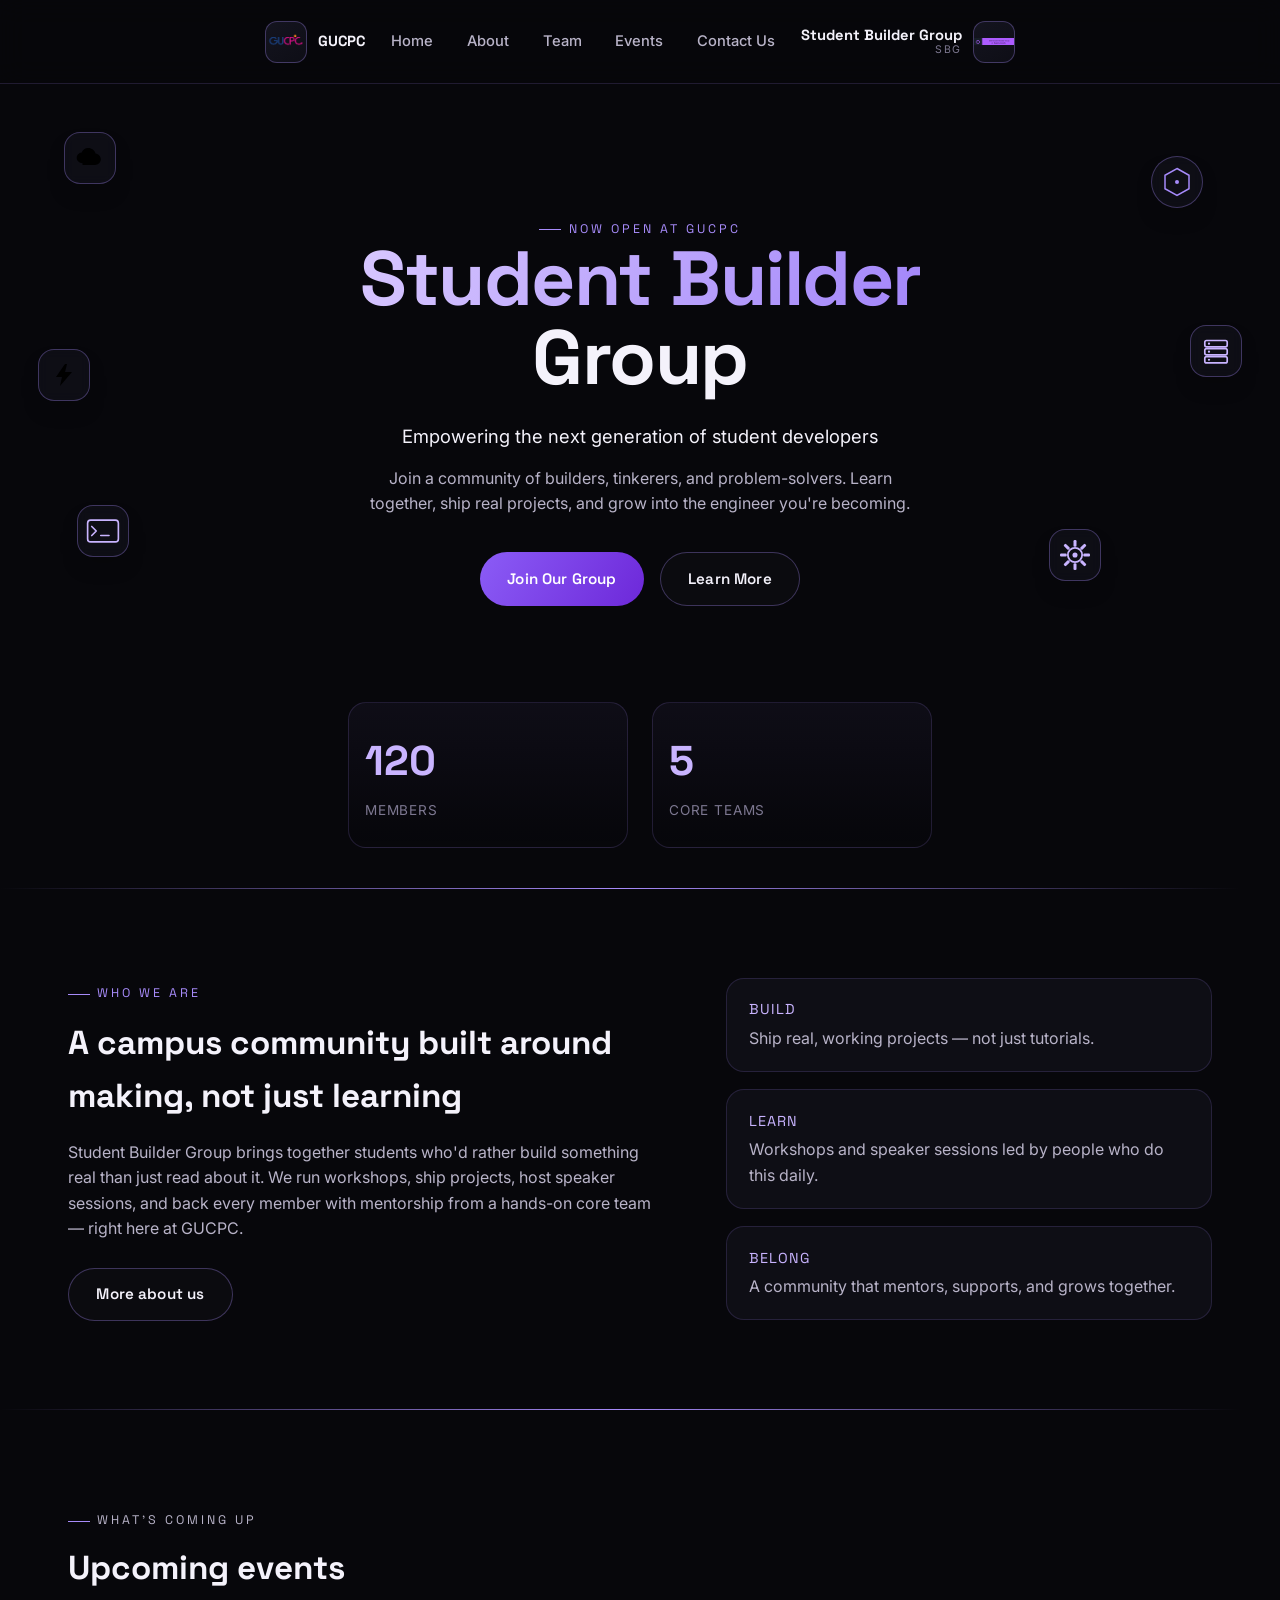
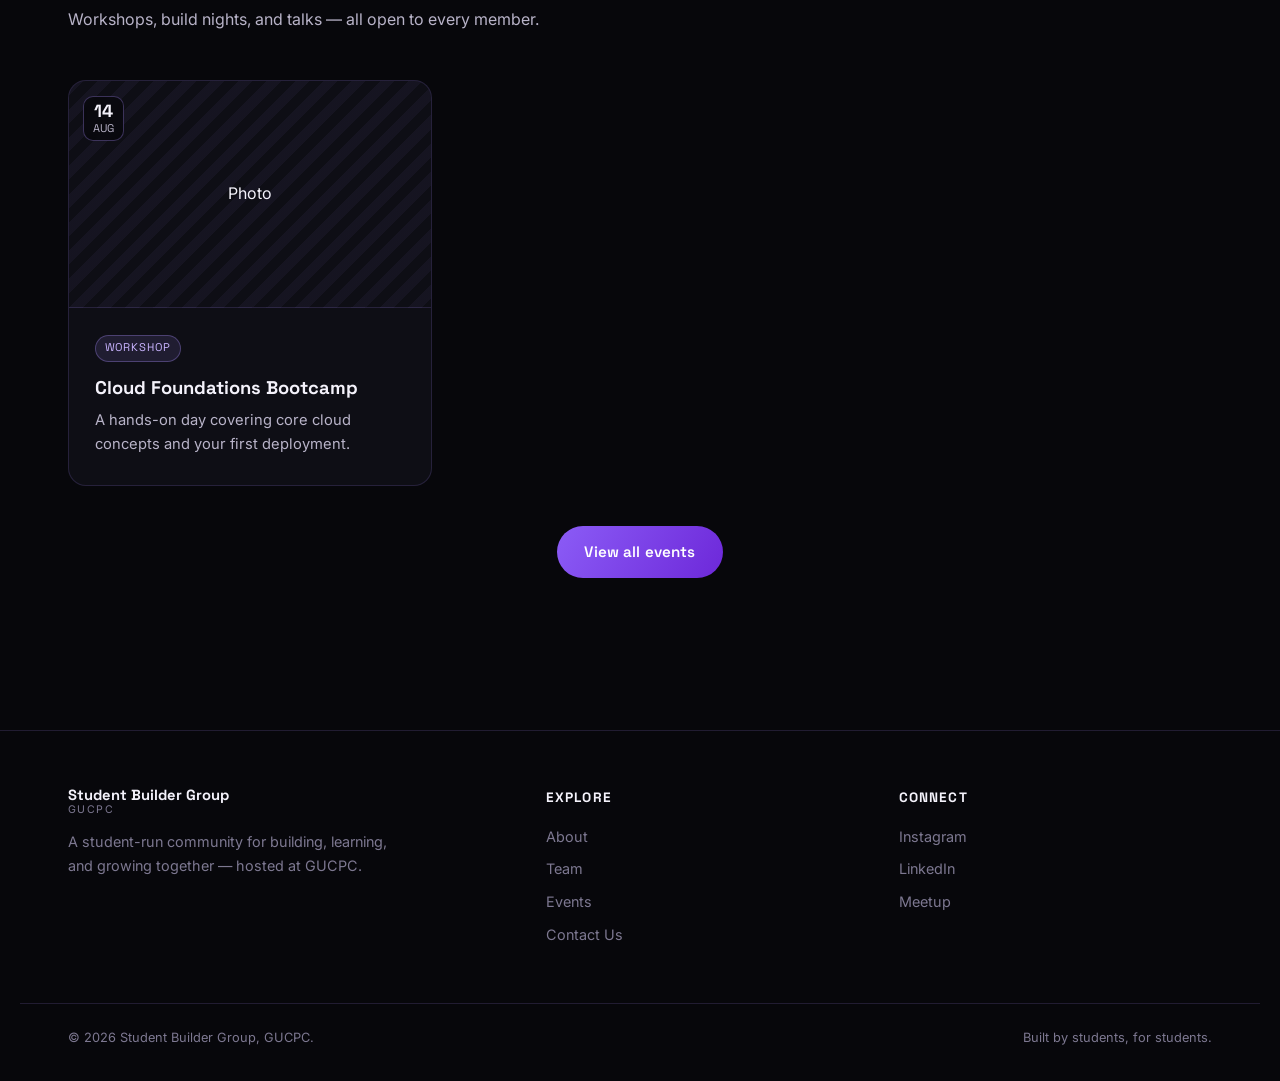
==== commit 5bcdeae0: "link adjustment" ====
--- a/Student-Builder-Group-GUCPC/index.html
+++ b/Student-Builder-Group-GUCPC/index.html
@@ -186,7 +186,7 @@
     <div class="container footer-grid">
       <div class="footer-brand">
         <div class="logo-text">
-          <strong>Student Builder Group</strong>
+          <strong>Student Builder Group</strong><span>GUCPC</span>
         </div>
         <p>A student-run community for building, learning, and growing together — hosted at GUCPC.</p>
       </div>
@@ -201,7 +201,7 @@
         <h4>Connect</h4>
         <a href="#">Instagram</a>
         <a href="#">LinkedIn</a>
-        <a href="#">GitHub</a>
+        <a href="#">Meetup</a>
       </div>
     </div>
     <div class="container footer-bottom">
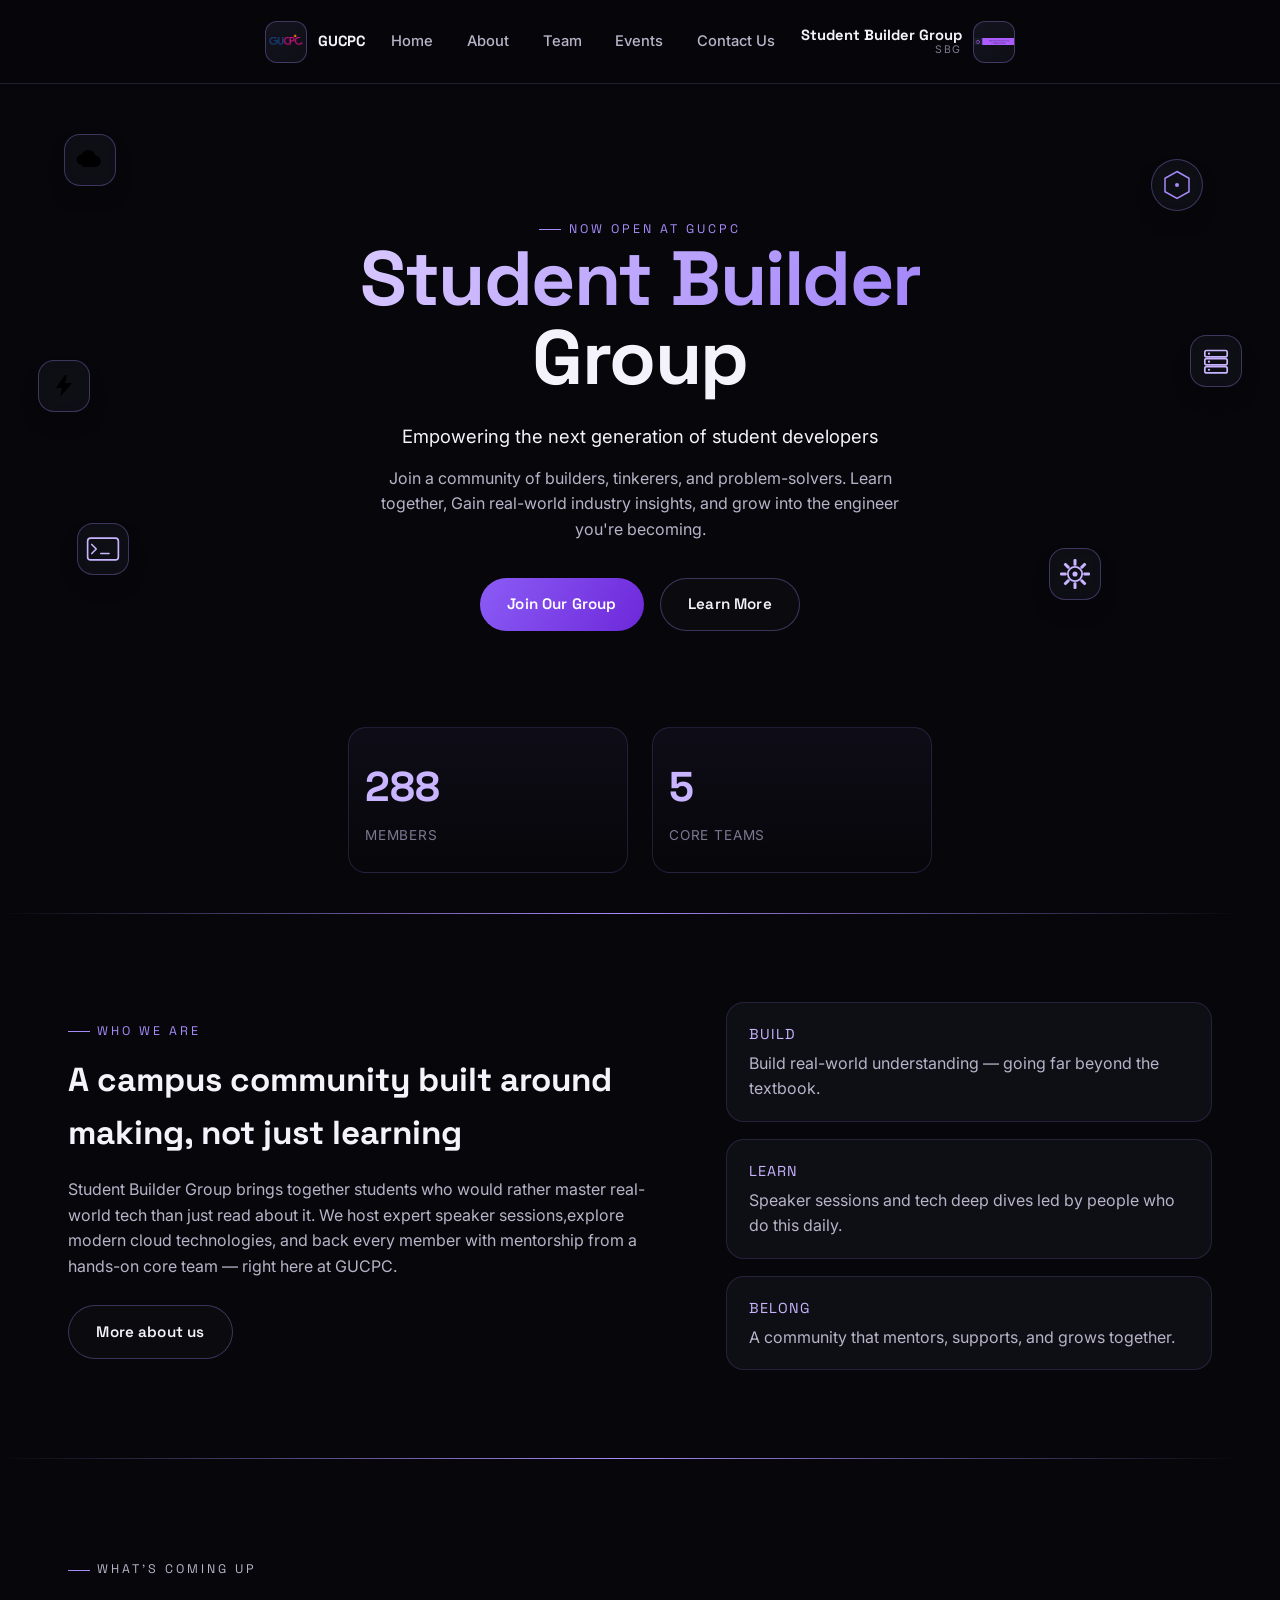
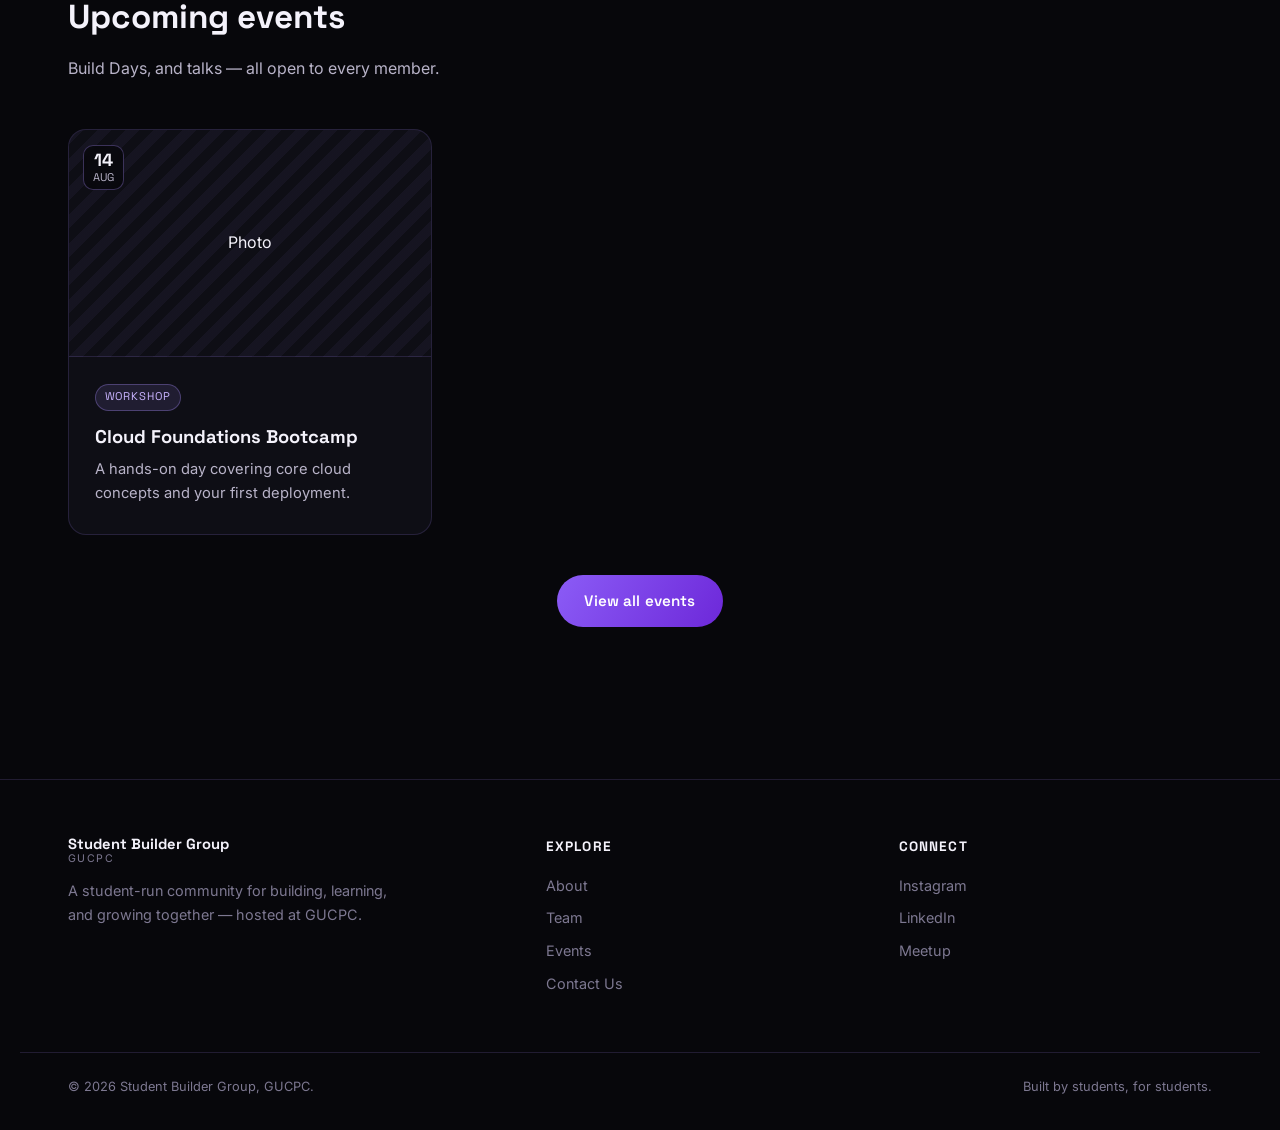
==== commit 4a6a4286: "Revise content in index.html for clarity and updates Updated the hero description and statistics in " ====
--- a/Student-Builder-Group-GUCPC/index.html
+++ b/Student-Builder-Group-GUCPC/index.html
@@ -124,7 +124,7 @@
         <p class="hero-tagline reveal">Empowering the next generation of student developers</p>
         <p class="hero-desc reveal">
           Join a community of builders, tinkerers, and problem-solvers. Learn together,
-          ship real projects, and grow into the engineer you're becoming.
+          Gain real-world industry insights, and grow into the engineer you're becoming.
         </p>
         <div class="hero-actions reveal">
           <a href="/contact" class="btn btn-primary">Join Our Group</a>
@@ -136,7 +136,7 @@
     <!-- STATS -->
     <section class="stats-strip reveal">
       <div class="container stats-grid">
-        <div class="stat"><span class="stat-num" data-count="120">0</span><span class="stat-label">Members</span></div>
+        <div class="stat"><span class="stat-num" data-count="288">0</span><span class="stat-label">Members</span></div>
         <div class="stat"><span class="stat-num" data-count="5">0</span><span class="stat-label">Core teams</span></div>
       </div>
     </section>
@@ -150,15 +150,15 @@
           <p class="eyebrow">Who we are</p>
           <h2>A campus community built around making, not just learning</h2>
           <p class="about-preview-text">
-            Student Builder Group brings together students who'd rather build something real than
-            just read about it. We run workshops, ship projects, host speaker sessions, and back
-            every member with mentorship from a hands-on core team — right here at GUCPC.
+            Student Builder Group brings together students who would rather master real-world
+            tech than just read about it. We host expert speaker sessions,explore modern cloud
+            technologies, and back every member with mentorship from a hands-on core team — right here at GUCPC.
           </p>
           <a href="/about" class="btn btn-ghost">More about us</a>
         </div>
         <ul class="value-list reveal">
-          <li><span class="value-index">Build</span>Ship real, working projects — not just tutorials.</li>
-          <li><span class="value-index">Learn</span>Workshops and speaker sessions led by people who do this daily.</li>
+          <li><span class="value-index">Build</span>Build real-world understanding — going far beyond the textbook.</li>
+          <li><span class="value-index">Learn</span>Speaker sessions and tech deep dives led by people who do this daily.</li>
           <li><span class="value-index">Belong</span>A community that mentors, supports, and grows together.</li>
         </ul>
       </div>
@@ -172,7 +172,7 @@
         <div class="section-head reveal">
           <p class="eyebrow">What's coming up</p>
           <h2>Upcoming events</h2>
-          <p>Workshops, build nights, and talks — all open to every member.</p>
+          <p>Build Days, and talks — all open to every member.</p>
         </div>
         <div id="home-events-grid" class="events-preview-grid"></div>
         <div class="events-preview-cta reveal">
@@ -213,4 +213,4 @@
   <script src="js/main.js"></script>
 </body>
 
-</html>+</html>
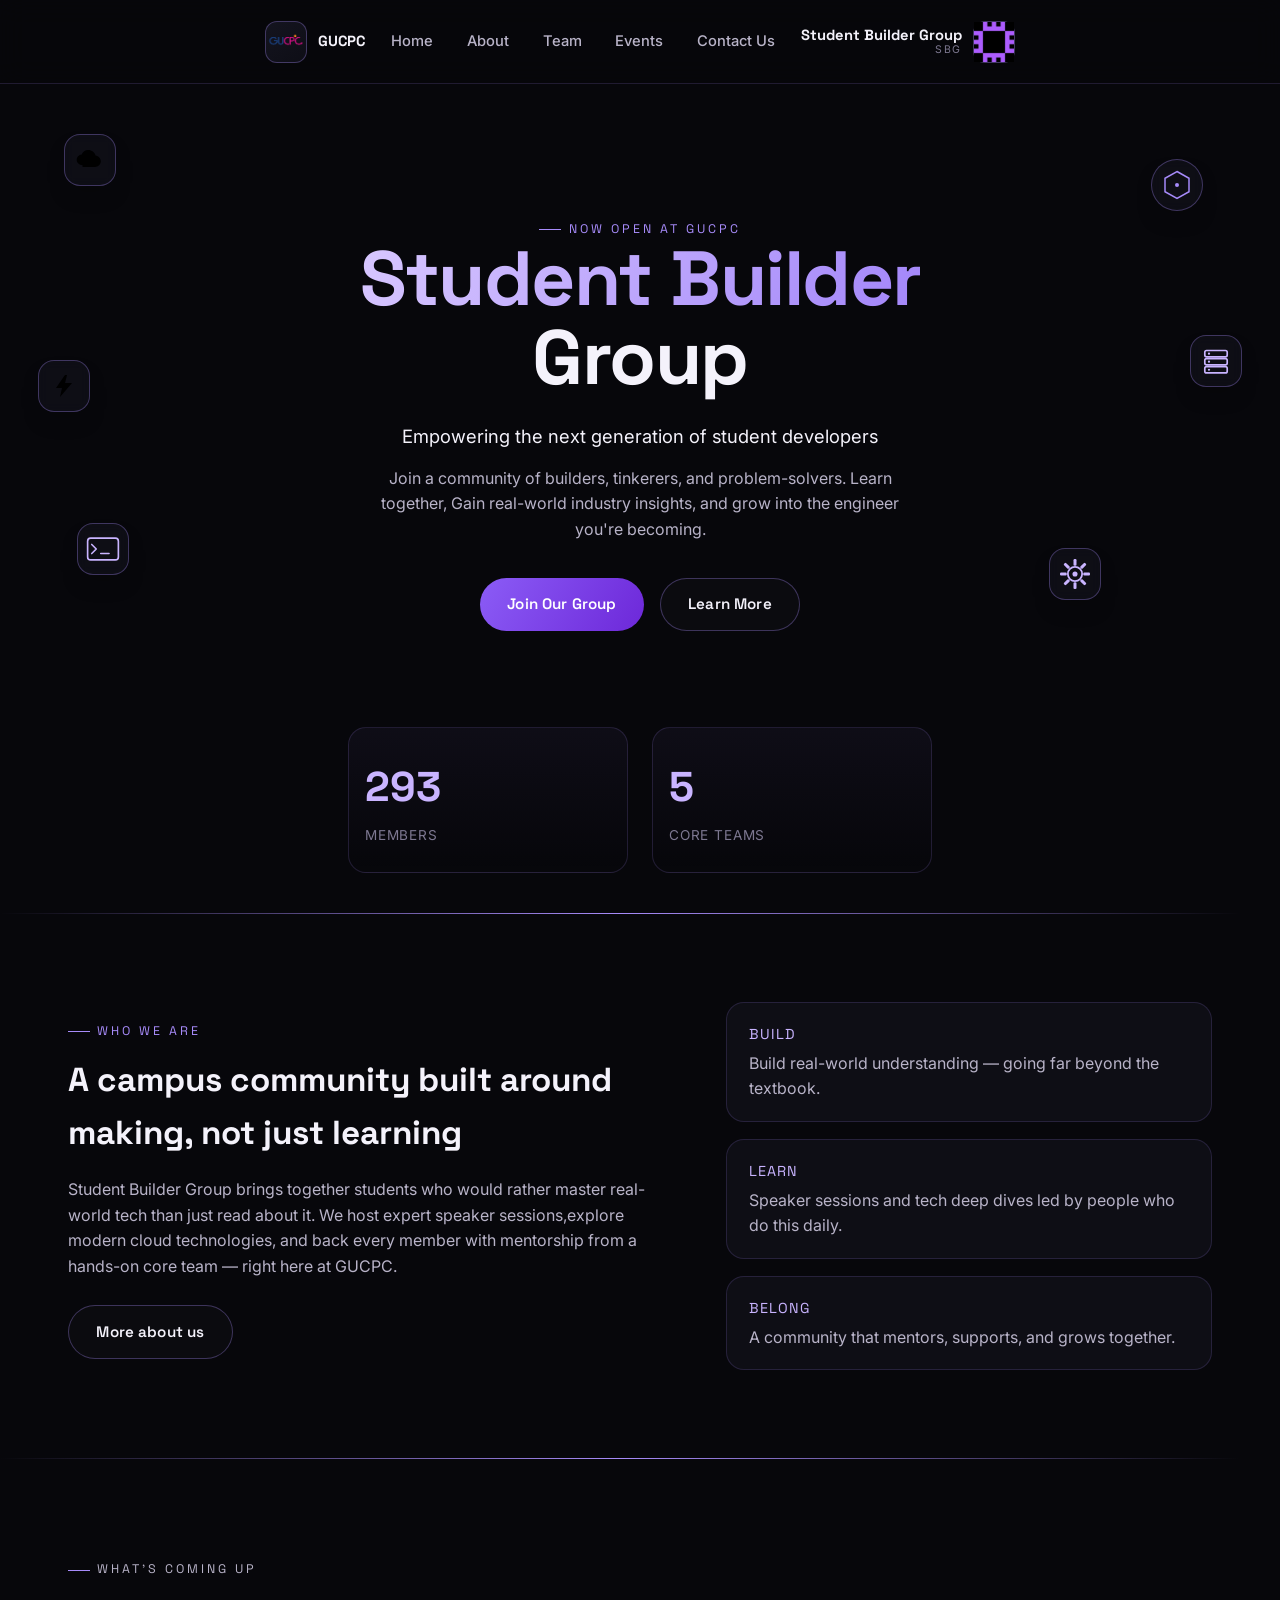
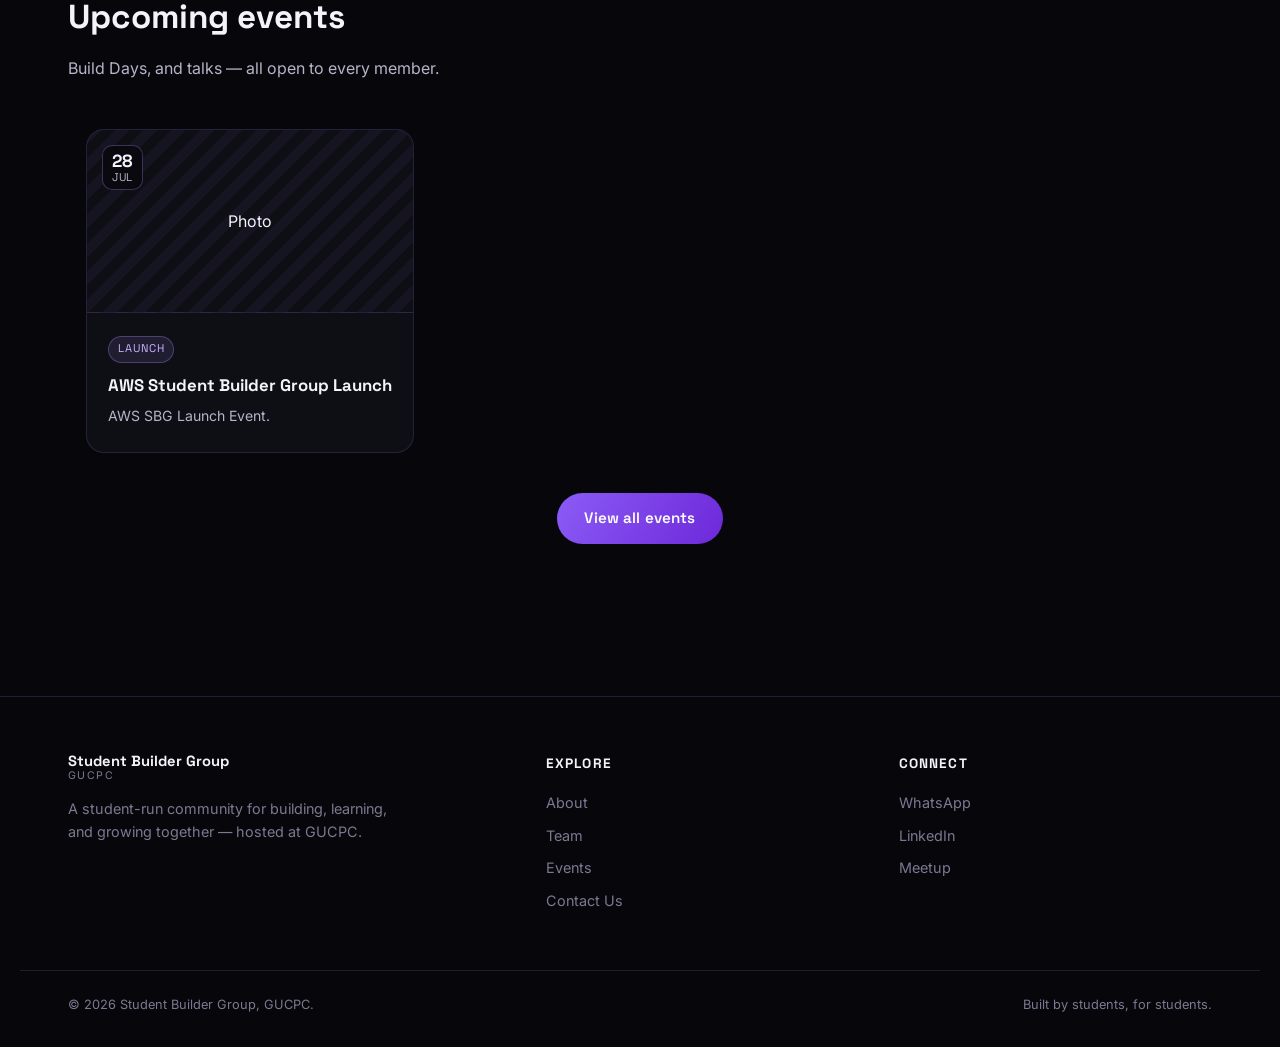
==== commit e881d60a: "adjustments" ====
--- a/Student-Builder-Group-GUCPC/index.html
+++ b/Student-Builder-Group-GUCPC/index.html
@@ -19,7 +19,7 @@
   <header class="nav">
     <div class="container">
       <div class="nav-brand-left">
-        <div class="logo-badge"><img src=".\assets\cpclogo.png" alt="cpclogo"></div>
+        <div class="logo-badge"><a href="https://gucpc.in/"><img src=".\assets\cpclogo.png" alt="cpclogo"></a></div>
         <div class="logo-text">
           <strong>GUCPC</strong>
         </div>
@@ -44,7 +44,7 @@
         </div>
         <div class="logo-badge">
           <div>
-            <img src=".\assets\SBGlogo.png" alt="SBGlogo">
+            <a href="https://www.linkedin.com/company/aws-sbg-at-gujarat-university/posts/?feedView=all"><img src=".\assets\SBGlogo.jpg" alt="SBGlogo"></a>
           </div>
         </div>
       </div>
@@ -136,7 +136,7 @@
     <!-- STATS -->
     <section class="stats-strip reveal">
       <div class="container stats-grid">
-        <div class="stat"><span class="stat-num" data-count="288">0</span><span class="stat-label">Members</span></div>
+        <div class="stat"><span class="stat-num" data-count="293">0</span><span class="stat-label">Members</span></div>
         <div class="stat"><span class="stat-num" data-count="5">0</span><span class="stat-label">Core teams</span></div>
       </div>
     </section>
@@ -199,9 +199,9 @@
       </div>
       <div class="footer-col">
         <h4>Connect</h4>
-        <a href="#">Instagram</a>
-        <a href="#">LinkedIn</a>
-        <a href="#">Meetup</a>
+        <a href="#">WhatsApp</a>
+        <a href="https://www.linkedin.com/company/aws-sbg-at-gujarat-university/posts/?feedView=all">LinkedIn</a>
+        <a href="https://www.meetup.com/aws-sbg-at-gujarat-university/?eventOrigin=home_groups_you_are_in">Meetup</a>
       </div>
     </div>
     <div class="container footer-bottom">
--- a/Student-Builder-Group-GUCPC/css/style.css
+++ b/Student-Builder-Group-GUCPC/css/style.css
@@ -965,6 +965,85 @@
 @media (max-width: 480px) {
   .team-grid { grid-template-columns: 1fr; }
 }
+
+/* ---------- Leader / Core Team / Volunteers sizing tiers ----------
+   Add these modifier classes to the .team-grid wrapping each block:
+   - .leader-row      → single leader card, centered, largest
+   - .core-row        → 3 across, slightly smaller than the leader
+   - .volunteer-row   → 4 across, smaller than core but only a bit
+   ------------------------------------------------------------------ */
+
+/* LEADER: one centered card, normal size — just a modest step up from core */
+.team-grid.leader-row {
+  grid-template-columns: minmax(0, 300px);
+  justify-content: center;
+}
+.team-grid.leader-row .team-card {
+  padding: 1.7rem;
+}
+.team-grid.leader-row .team-card .photo-placeholder {
+  aspect-ratio: 1 / 1;
+  margin-bottom: 1rem;
+}
+.team-grid.leader-row .team-card h3 {
+  font-size: 1.15rem;
+}
+.team-grid.leader-row .team-card .role {
+  font-size: 0.86rem;
+}
+.team-grid.leader-row .team-card .bio {
+  font-size: 0.9rem;
+  -webkit-line-clamp: 4;
+}
+
+/* CORE TEAM: exactly 3 per row, fixed width so it's reliably smaller than the leader */
+.team-grid.core-row {
+  grid-template-columns: repeat(3, minmax(0, 250px));
+  justify-content: center;
+}
+.team-grid.core-row .team-card {
+  padding: 1.4rem;
+}
+.team-grid.core-row .team-card h3 {
+  font-size: 1rem;
+}
+.team-grid.core-row .team-card .bio {
+  font-size: 0.85rem;
+}
+
+/* VOLUNTEERS: 4 per row, fixed width, a bit smaller again than core */
+.team-grid.volunteer-row {
+  grid-template-columns: repeat(4, minmax(0, 210px));
+  justify-content: center;
+}
+.team-grid.volunteer-row .team-card {
+  padding: 1.15rem;
+}
+.team-grid.volunteer-row .team-card h3 {
+  font-size: 0.92rem;
+}
+.team-grid.volunteer-row .team-card .role {
+  font-size: 0.75rem;
+}
+.team-grid.volunteer-row .team-card .bio {
+  font-size: 0.8rem;
+  -webkit-line-clamp: 3;
+}
+
+@media (max-width: 980px) {
+  .team-grid.core-row { grid-template-columns: repeat(2, minmax(0, 250px)); }
+  .team-grid.volunteer-row { grid-template-columns: repeat(3, minmax(0, 210px)); }
+}
+@media (max-width: 700px) {
+  .team-grid.volunteer-row { grid-template-columns: repeat(2, minmax(0, 210px)); }
+}
+@media (max-width: 480px) {
+  .team-grid.leader-row,
+  .team-grid.core-row,
+  .team-grid.volunteer-row {
+    grid-template-columns: minmax(0, 1fr);
+  }
+}
 /* ============================================================
    Events page — card grid + expand-in-place modal
    ============================================================ */
@@ -982,9 +1061,11 @@
   .events-grid { grid-template-columns: 1fr; }
 }
 
-/* Card — spacious, medium size, fully clickable */
+/* Card — medium size, fully clickable */
 .event-card {
   display: block;
+  max-width: 380px;
+  margin-inline: auto;
   border: 1px solid var(--border-hair);
   border-radius: var(--radius-m);
   background: var(--bg-glass);
@@ -1001,7 +1082,7 @@
 
 .event-card-media {
   position: relative;
-  aspect-ratio: 16 / 10;
+  aspect-ratio: 16 / 9;
 }
 .event-card-media .photo-placeholder {
   border-radius: 0;
@@ -1032,20 +1113,20 @@
 }
 
 .event-card-body {
-  padding: 1.6rem 1.6rem 1.8rem;
+  padding: 1.3rem 1.3rem 1.5rem;
 }
 .event-card-body .tag {
-  margin-bottom: 0.9rem;
+  margin-bottom: 0.8rem;
 }
 .event-card-body h3 {
   font-family: var(--font-display);
-  font-size: 1.15rem;
-  margin-bottom: 0.6rem;
+  font-size: 1.05rem;
+  margin-bottom: 0.5rem;
   line-height: 1.3;
 }
 .event-card-body p {
   color: var(--text-secondary);
-  font-size: 0.92rem;
+  font-size: 0.88rem;
 }
 
 .fetch-error {
@@ -1244,9 +1325,15 @@
   gap: 1.2rem;
 }
 .info-card {
-  padding: 1.6rem;
+  flex: 1;
+  display: flex;
+  flex-direction: column;
+  justify-content: center;
+  gap: 0.5rem;
+  padding: 1.6rem 1.7rem;
   border: 1px solid var(--border-hair);
   border-radius: var(--radius-m);
+  background: var(--bg-glass);
   transition: border-color var(--dur-fast), transform var(--dur-fast);
 }
 .info-card:hover {
@@ -1255,13 +1342,15 @@
 }
 .info-card h3 {
   font-family: var(--font-display);
-  font-size: 0.95rem;
+  font-size: 0.72rem;
+  letter-spacing: 0.1em;
+  text-transform: uppercase;
   color: var(--violet-300);
-  margin-bottom: 0.5rem;
 }
 .info-card p {
   color: var(--text-secondary);
-  font-size: 0.9rem;
+  font-size: 0.92rem;
+  line-height: 1.55;
 }
 .social-row {
   display: flex;
@@ -1281,6 +1370,113 @@
 
 @media (max-width: 860px) {
   .contact-grid { grid-template-columns: 1fr; }
+}
+
+/* ---------- WhatsApp community CTA ---------- */
+.whatsapp-card {
+  display: flex;
+  align-items: center;
+  justify-content: space-between;
+  gap: 2rem;
+  padding: clamp(1.8rem, 4vw, 2.6rem);
+  border-radius: var(--radius-l);
+  background: #161616;
+  border: 1px solid var(--border-hair);
+}
+.whatsapp-card-text h2 {
+  font-family: var(--font-display);
+  font-size: var(--fs-h2);
+  margin-bottom: 0.8rem;
+}
+.whatsapp-card-text p {
+  color: var(--text-secondary);
+  max-width: 480px;
+  margin-bottom: 1.4rem;
+}
+.btn-whatsapp {
+  background: #e50000;
+  color: #fff;
+}
+.btn-whatsapp:hover {
+  transform: translateY(-2px);
+  background: #cc0000;
+}
+
+.whatsapp-card-qr {
+  flex-shrink: 0;
+  width: 190px;
+  height: 190px;
+  padding: 14px;
+  border-radius: 20px;
+  background: #25d366;
+}
+.whatsapp-card-qr img {
+  width: 100%;
+  height: 100%;
+  border-radius: 10px;
+  object-fit: contain;
+  background: #fff;
+  display: block;
+}
+
+@media (max-width: 700px) {
+  .whatsapp-card {
+    flex-direction: column;
+    text-align: center;
+  }
+  .whatsapp-card-text p {
+    margin-inline: auto;
+  }
+}
+
+/* ---------- Contact page: map on left, 3 equal-height boxes on right ---------- */
+.contact-stack {
+  max-width: 980px;
+  margin-inline: auto;
+  display: grid;
+  grid-template-columns: 1.3fr 1fr;
+  gap: 1.6rem;
+  align-items: stretch;
+}
+
+.contact-map-wrap {
+  width: 100%;
+  height: 100%;
+  min-height: 360px;
+  border-radius: var(--radius-l);
+  overflow: hidden;
+  border: 1px solid var(--border-hair-strong);
+  background: var(--bg-glass);
+}
+.contact-map-wrap iframe {
+  width: 100%;
+  height: 100%;
+  display: block;
+  border: 0;
+}
+
+.contact-info {
+  display: flex;
+  flex-direction: column;
+  gap: 1.2rem;
+  height: 100%;
+}
+
+@media (max-width: 760px) {
+  .contact-stack {
+    grid-template-columns: 1fr;
+  }
+  .contact-map-wrap {
+    height: 280px;
+    min-height: 0;
+  }
+  .contact-info {
+    flex-direction: row;
+    flex-wrap: wrap;
+  }
+  .contact-info .info-card {
+    flex: 1 1 220px;
+  }
 }
 
 /* ============================================================
